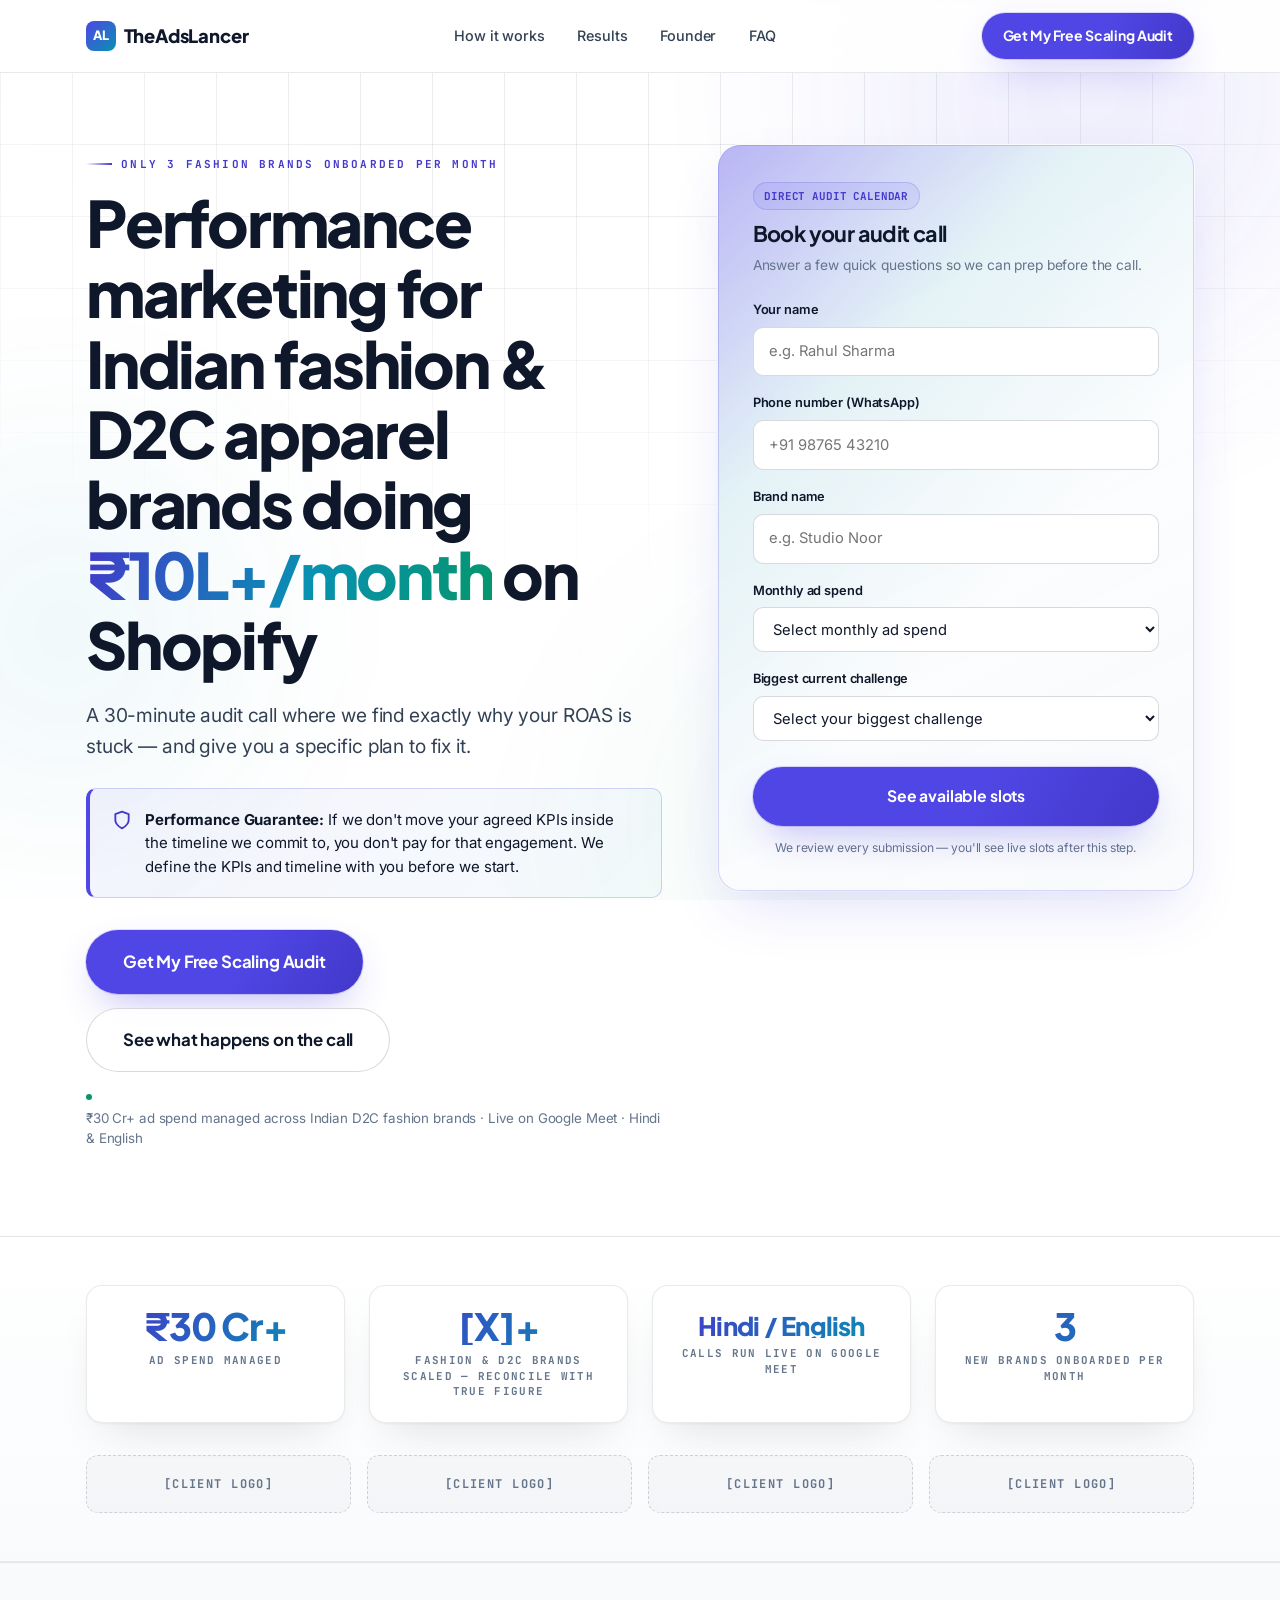
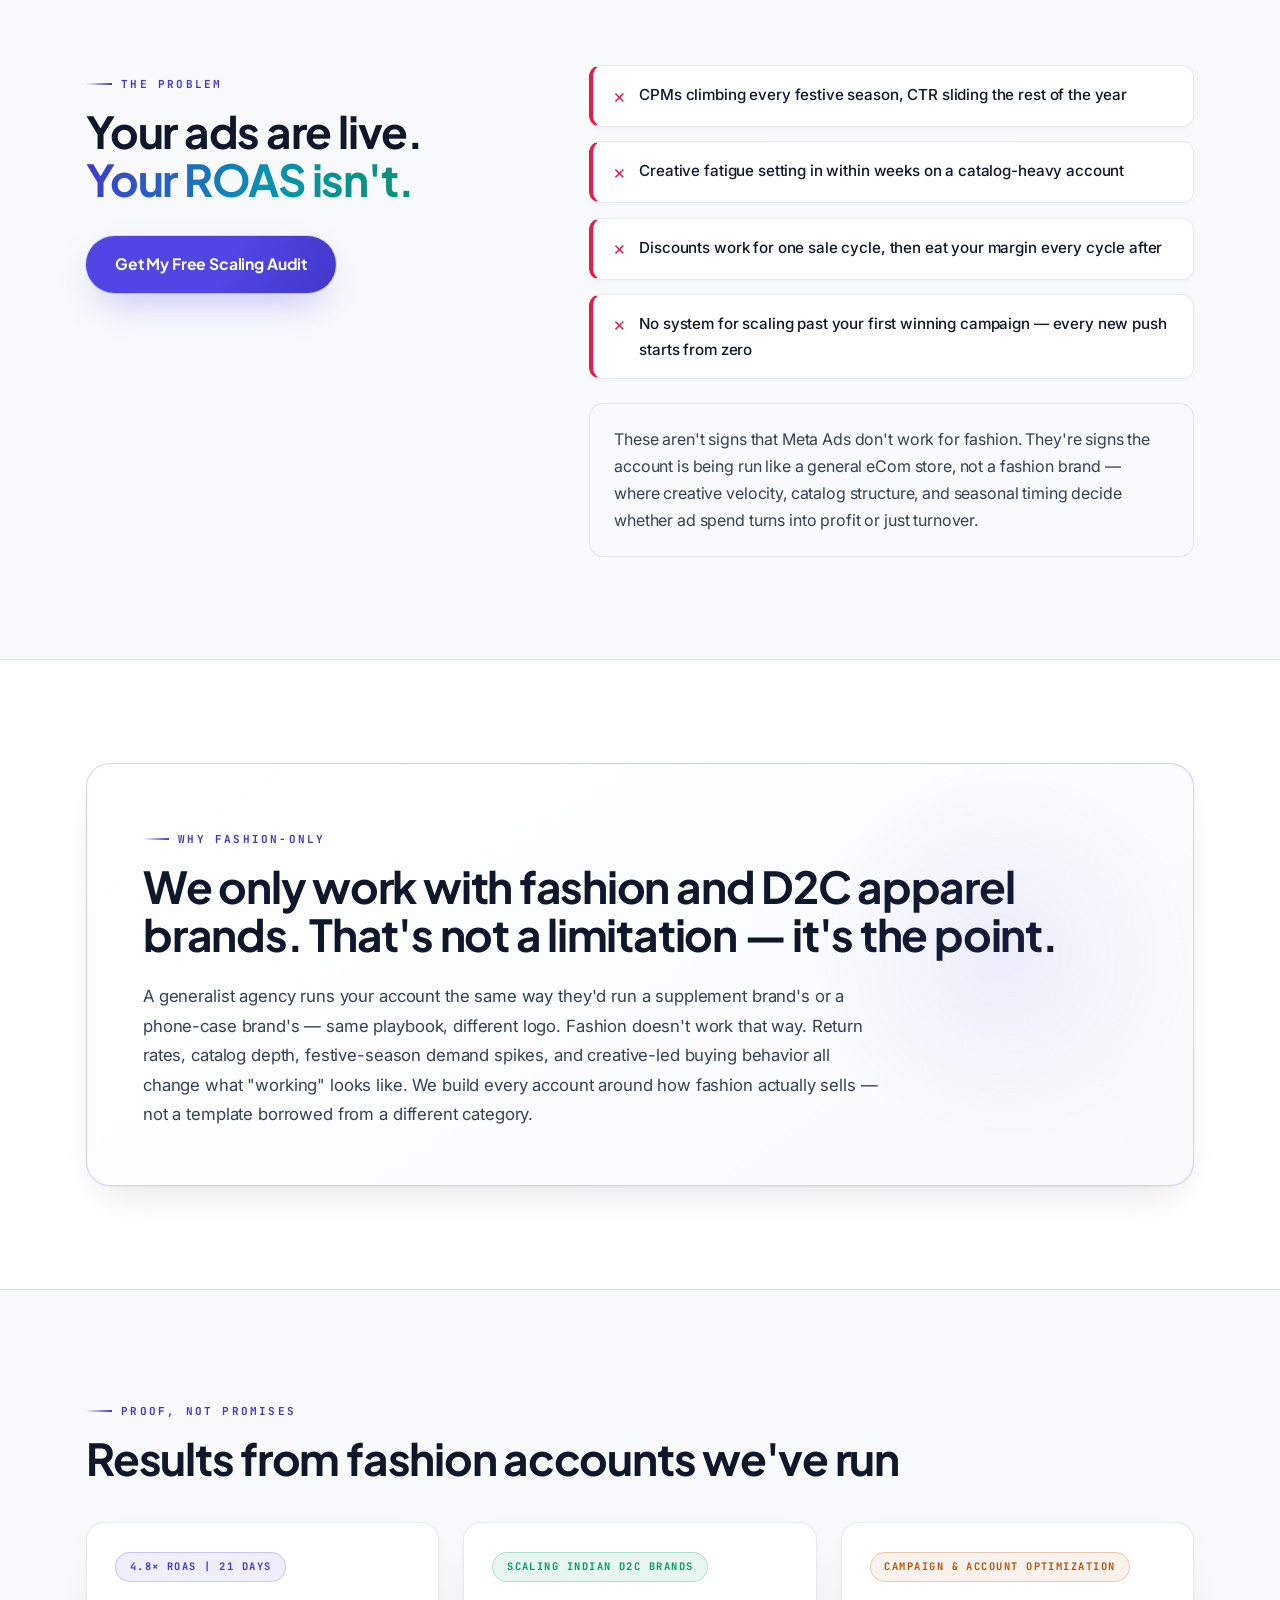
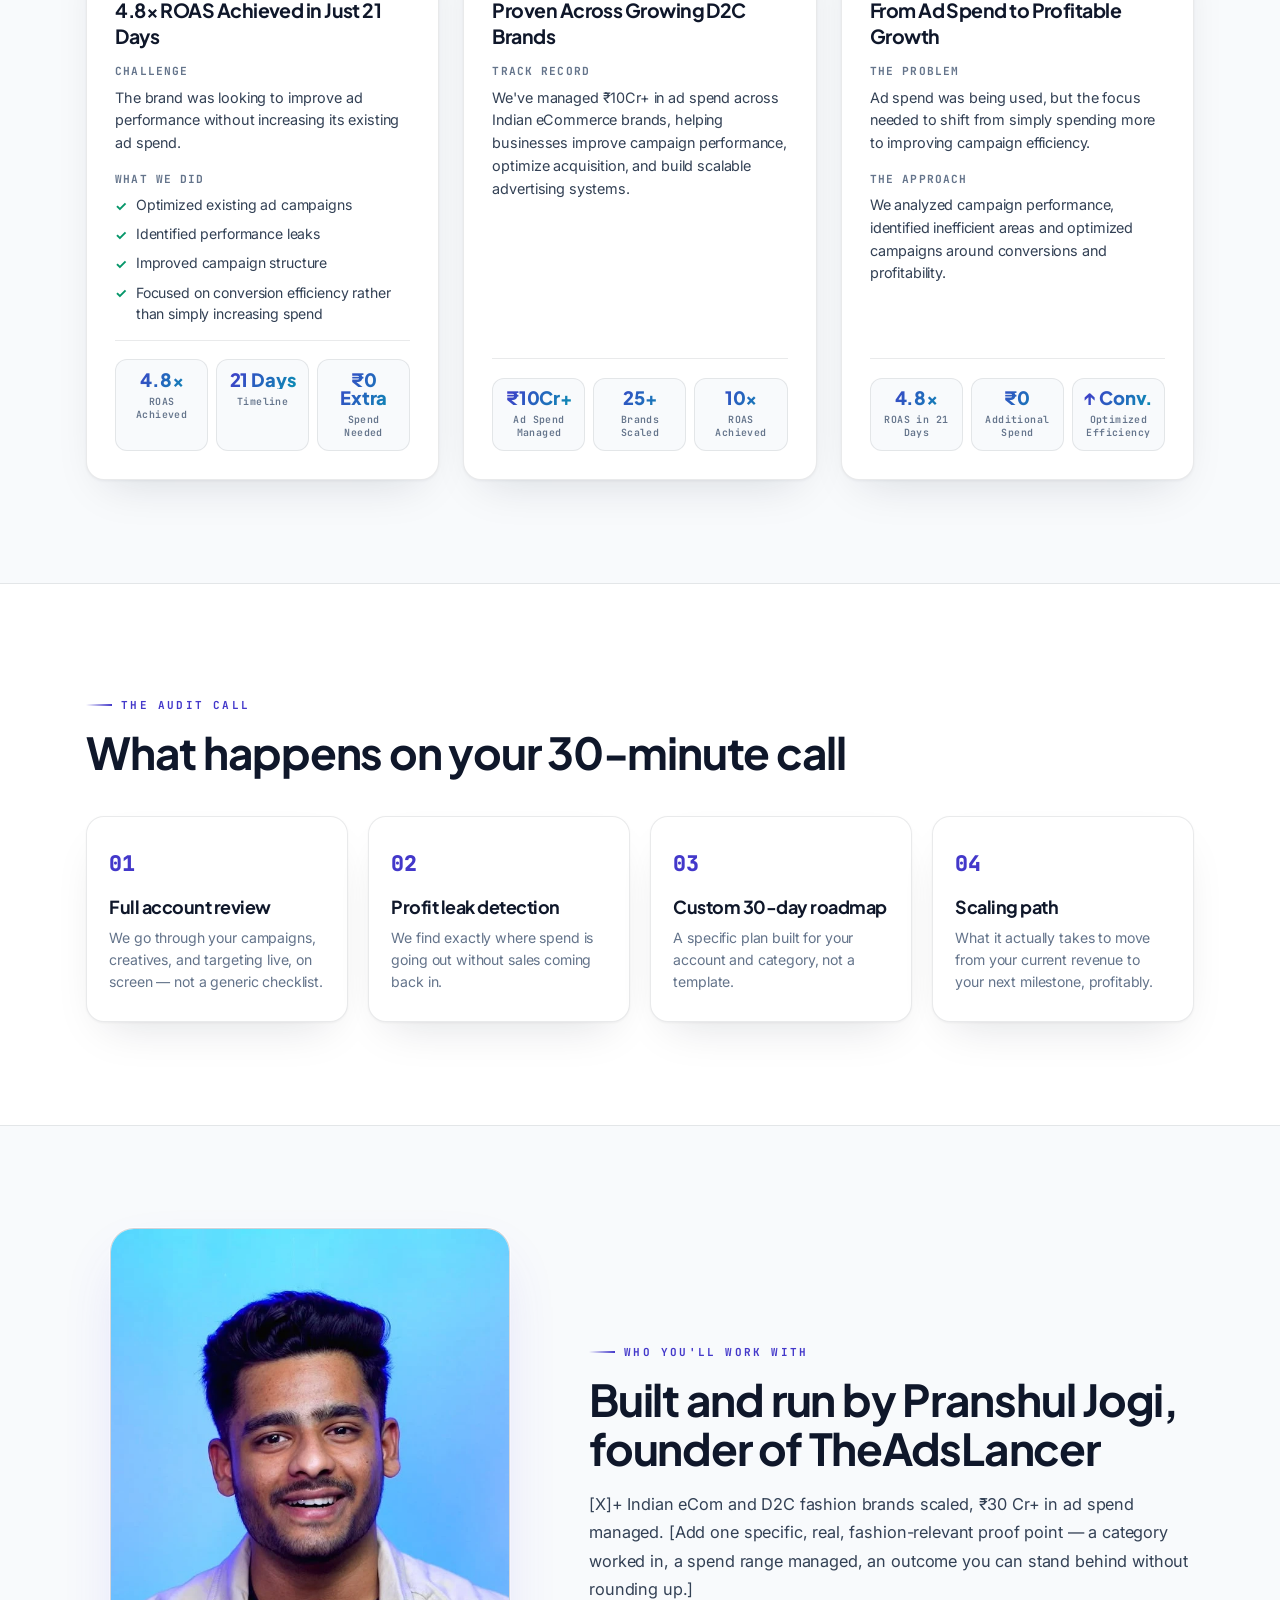
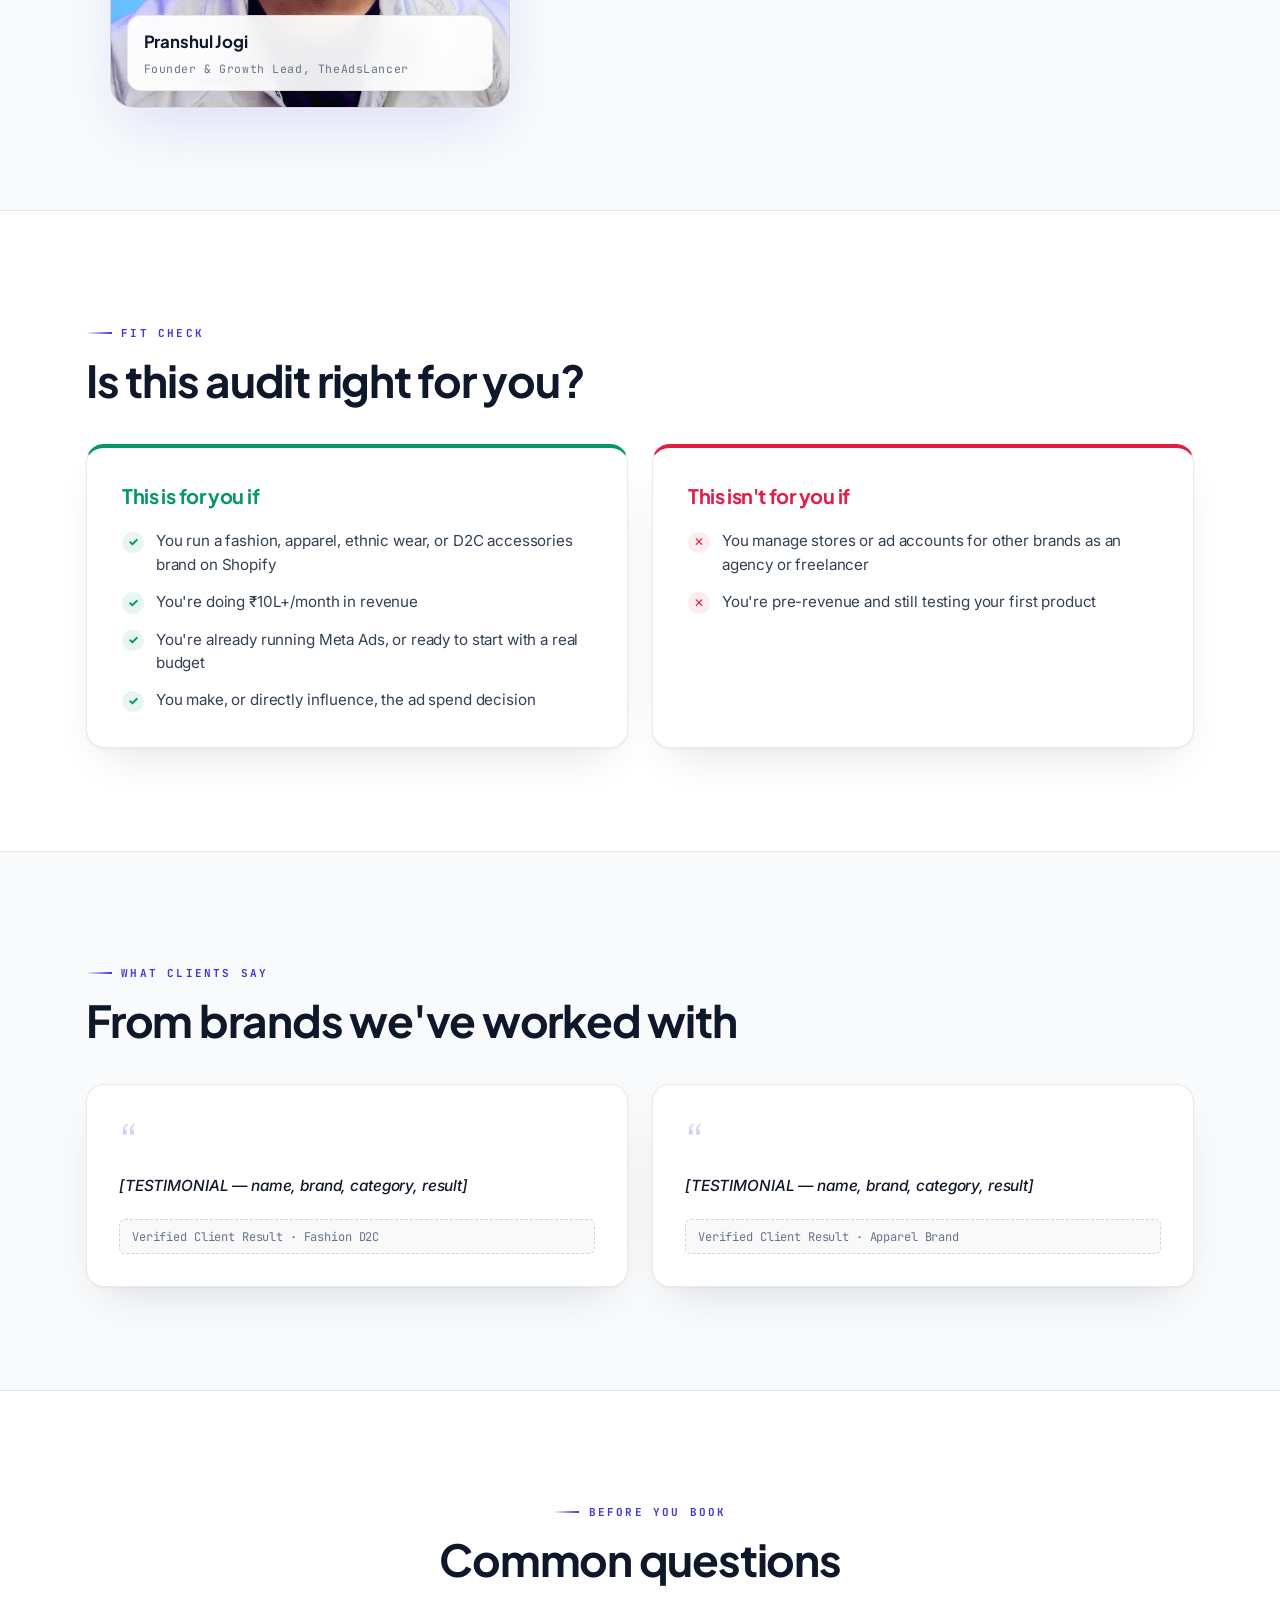
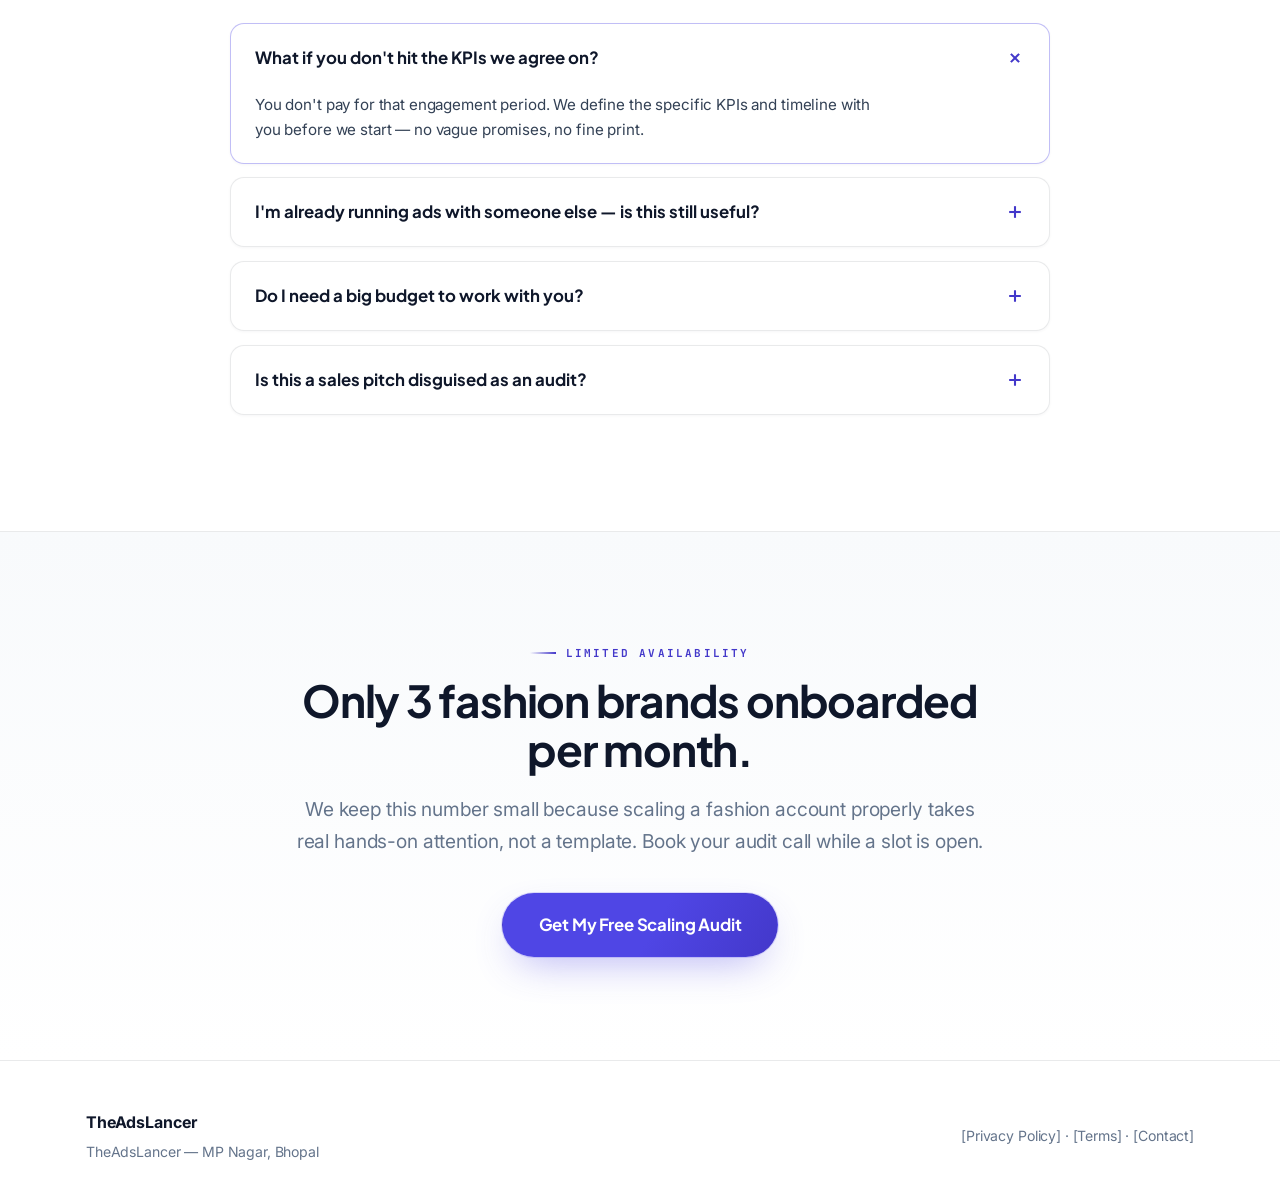
==== index.html @ e70bbe1c "feat: complete redesigned landing page with Google Sheets form integration and thankyou page" ====
<!DOCTYPE html>
<html lang="en">
<head>
  <meta charset="UTF-8">
  <meta name="viewport" content="width=device-width, initial-scale=1.0">
  <title>TheAdsLancer — Performance Marketing for Fashion &amp; D2C Apparel Brands</title>
  <meta name="description" content="Performance marketing for Indian fashion &amp; D2C apparel brands doing ₹10L+/month on Shopify. Get your free 30-minute scaling audit.">
  
  <!-- Google Fonts: Plus Jakarta Sans, Inter & JetBrains Mono -->
  <link rel="preconnect" href="https://fonts.googleapis.com">
  <link rel="preconnect" href="https://fonts.gstatic.com" crossorigin>
  <link href="https://fonts.googleapis.com/css2?family=Inter:wght@400;500;600;700&family=JetBrains+Mono:wght@500;600;700&family=Plus+Jakarta+Sans:wght@500;600;700;800&display=swap" rel="stylesheet">

  <!-- External Stylesheet -->
  <link rel="stylesheet" href="style.css">
</head>
<body>

<!-- Ambient Orbs & Grid Background -->
<div class="aurora" aria-hidden="true"><span></span><span></span><span></span></div>
<div class="grid-bg" aria-hidden="true"></div>

<!-- ================= SITE HEADER ================= -->
<header class="site-header">
  <div class="container nav-flex">
    <a href="#top" class="brand-logo">
      <span class="logo-badge">AL</span>
      TheAdsLancer
    </a>
    
    <nav class="nav-links" aria-label="Primary">
      <a href="#process" class="nav-link">How it works</a>
      <a href="#proof" class="nav-link">Results</a>
      <a href="#founder" class="nav-link">Founder</a>
      <a href="#faq" class="nav-link">FAQ</a>
    </nav>
    
    <div style="display:flex;align-items:center;gap:0.75rem;">
      <a href="#book" class="btn btn-accent btn-md nav-cta">Get My Free Scaling Audit</a>
      <button type="button" id="mobile-toggle" class="mobile-toggle" aria-label="Open navigation menu" aria-expanded="false" aria-controls="mobile-drawer">
        <svg width="20" height="20" viewBox="0 0 24 24" fill="none" stroke="currentColor" stroke-width="2.2" stroke-linecap="round"><line x1="4" x2="20" y1="6" y2="6"/><line x1="4" x2="20" y1="12" y2="12"/><line x1="4" x2="20" y1="18" y2="18"/></svg>
      </button>
    </div>
  </div>

  <!-- Mobile Drawer -->
  <div id="mobile-drawer" class="mobile-drawer">
    <div class="container">
      <ul class="mobile-nav-list">
        <li><a href="#process" class="nav-link mobile-link">How it works</a></li>
        <li><a href="#proof" class="nav-link mobile-link">Results</a></li>
        <li><a href="#founder" class="nav-link mobile-link">Founder</a></li>
        <li><a href="#faq" class="nav-link mobile-link">FAQ</a></li>
        <li style="margin-top:0.5rem;">
          <a href="#book" class="btn btn-accent btn-md mobile-link" style="width:100%;">Get My Free Scaling Audit</a>
        </li>
      </ul>
    </div>
  </div>
</header>

<main id="top">

  <!-- ================= HERO ================= -->
  <section class="hero">
    <div class="container hero-grid">
      <div class="reveal">
        <span class="eyebrow">Only 3 fashion brands onboarded per month</span>
        <h1>Performance marketing for Indian fashion &amp; D2C apparel brands doing <span class="gradient-text">₹10L+/month</span> on Shopify</h1>
        <p class="lede">A 30-minute audit call where we find exactly why your ROAS is stuck — and give you a specific plan to fix it.</p>

        <div class="guarantee-box">
          <svg class="guarantee-icon" width="20" height="20" viewBox="0 0 24 24" fill="none" stroke="currentColor" stroke-width="2.2" stroke-linecap="round" stroke-linejoin="round"><path d="M12 22s8-4 8-10V5l-8-3-8 3v7c0 6 8 10 8 10z"/></svg>
          <div>
            <strong>Performance Guarantee:</strong> If we don't move your agreed KPIs inside the timeline we commit to, you don't pay for that engagement. We define the KPIs and timeline with you before we start.
          </div>
        </div>

        <div class="hero-actions">
          <a href="#book" class="btn btn-accent btn-xl">Get My Free Scaling Audit</a>
          <a href="#process" class="btn btn-ghost btn-xl">See what happens on the call</a>
        </div>

        <div class="micro-trust">
          <span class="micro-trust-dot"></span>
          <span>₹30 Cr+ ad spend managed across Indian D2C fashion brands · Live on Google Meet · Hindi &amp; English</span>
        </div>
      </div>

      <!-- Integrated Hero Booking Card -->
      <!-- Integrated Hero Booking Card -->
      <div class="booking-card reveal" id="book">
        <span class="booking-card-badge">DIRECT AUDIT CALENDAR</span>
        <h3>Book your audit call</h3>
        <p class="sub">Answer a few quick questions so we can prep before the call.</p>

        <form id="audit-form" action="thankyou.html" method="GET">
          <div class="form-group">
            <label for="user-name">Your name</label>
            <input type="text" id="user-name" name="name" placeholder="e.g. Rahul Sharma" required>
          </div>

          <div class="form-group">
            <label for="user-phone">Phone number (WhatsApp)</label>
            <input type="tel" id="user-phone" name="phone" placeholder="+91 98765 43210" required>
          </div>

          <div class="form-group">
            <label for="brand-name">Brand name</label>
            <input type="text" id="brand-name" name="brand" placeholder="e.g. Studio Noor" required>
          </div>

          <div class="form-group">
            <label for="monthly-spend">Monthly ad spend</label>
            <select id="monthly-spend" name="spend" required>
              <option value="" disabled selected>Select monthly ad spend</option>
              <option value="Under ₹3L/month">Under ₹3L/month</option>
              <option value="₹3L – ₹10L/month">₹3L – ₹10L/month</option>
              <option value="₹10L – ₹15L/month">₹10L – ₹15L/month</option>
              <option value="₹20L+/month">₹20L+/month</option>
            </select>
          </div>

          <div class="form-group">
            <label for="current-challenge">Biggest current challenge</label>
            <select id="current-challenge" name="challenge" required>
              <option value="" disabled selected>Select your biggest challenge</option>
              <option value="Low ROAS / high CPM">Low ROAS / high CPM</option>
              <option value="Can't scale past first winning campaign">Can't scale past first winning campaign</option>
              <option value="Creative fatigue on ads">Creative fatigue on ads</option>
              <option value="Never run ads before">Never run ads before</option>
              <option value="High return rate eating into margins">High return rate eating into margins</option>
              <option value="Other">Other</option>
            </select>
          </div>

          <button type="submit" class="btn btn-accent btn-lg" id="submit-btn">See available slots</button>
          <p class="form-note">We review every submission — you'll see live slots after this step.</p>
        </form>
      </div>
    </div>
  </section>

  <!-- ================= TRUST BAR ================= -->
  <section class="trustbar">
    <div class="container">
      <div class="trust-grid reveal">
        <div class="stat-card">
          <div class="stat-num">₹30 Cr+</div>
          <div class="stat-label">Ad spend managed</div>
        </div>
        <div class="stat-card">
          <div class="stat-num">[X]+</div>
          <div class="stat-label">Fashion &amp; D2C brands scaled — reconcile with true figure</div>
        </div>
        <div class="stat-card">
          <div class="stat-num" style="font-size:1.6rem;padding-top:0.35rem;">Hindi / English</div>
          <div class="stat-label">Calls run live on Google Meet</div>
        </div>
        <div class="stat-card">
          <div class="stat-num">3</div>
          <div class="stat-label">New brands onboarded per month</div>
        </div>
      </div>

      <div class="logo-row reveal">
        <div class="client-badge">[CLIENT LOGO]</div>
        <div class="client-badge">[CLIENT LOGO]</div>
        <div class="client-badge">[CLIENT LOGO]</div>
        <div class="client-badge">[CLIENT LOGO]</div>
      </div>
    </div>
  </section>

  <!-- ================= PROBLEM SECTION ================= -->
  <section class="section-tint" id="problem">
    <div class="container">
      <div class="problem-grid">
        <div class="reveal">
          <span class="eyebrow">The problem</span>
          <h2>Your ads are live.<br><span class="gradient-text">Your ROAS isn't.</span></h2>
          
          <div style="margin-top:2rem;">
            <a href="#book" class="btn btn-accent btn-lg">Get My Free Scaling Audit</a>
          </div>
        </div>

        <div class="reveal">
          <div class="pain-cards">
            <div class="pain-item">
              <span class="pain-icon">✕</span>
              <span class="pain-text">CPMs climbing every festive season, CTR sliding the rest of the year</span>
            </div>
            <div class="pain-item">
              <span class="pain-icon">✕</span>
              <span class="pain-text">Creative fatigue setting in within weeks on a catalog-heavy account</span>
            </div>
            <div class="pain-item">
              <span class="pain-icon">✕</span>
              <span class="pain-text">Discounts work for one sale cycle, then eat your margin every cycle after</span>
            </div>
            <div class="pain-item">
              <span class="pain-icon">✕</span>
              <span class="pain-text">No system for scaling past your first winning campaign — every new push starts from zero</span>
            </div>
          </div>

          <div class="problem-body">
            These aren't signs that Meta Ads don't work for fashion. They're signs the account is being run like a general eCom store, not a fashion brand — where creative velocity, catalog structure, and seasonal timing decide whether ad spend turns into profit or just turnover.
          </div>
        </div>
      </div>
    </div>
  </section>

  <!-- ================= POSITIONING ("Fashion-Only") ================= -->
  <section>
    <div class="container">
      <div class="positioning-card reveal">
        <span class="eyebrow">Why fashion-only</span>
        <h2>We only work with fashion and D2C apparel brands. That's not a limitation — it's the point.</h2>
        <p class="positioning-body">
          A generalist agency runs your account the same way they'd run a supplement brand's or a phone-case brand's — same playbook, different logo. Fashion doesn't work that way. Return rates, catalog depth, festive-season demand spikes, and creative-led buying behavior all change what "working" looks like. We build every account around how fashion actually sells — not a template borrowed from a different category.
        </p>
      </div>
    </div>
  </section>

  <!-- ================= PROOF / CASE STUDIES ================= -->
  <section class="section-tint" id="proof">
    <div class="container">
      <div class="reveal">
        <span class="eyebrow">Proof, not promises</span>
        <h2>Results from fashion accounts we've run</h2>
      </div>

      <div class="case-grid">
        <!-- Case Study 01 -->
        <div class="case-card reveal">
          <div class="case-card-header">
            <span class="pill tone-accent">4.8× ROAS | 21 Days</span>
          </div>
          <h3 class="case-title">4.8× ROAS Achieved in Just 21 Days</h3>
          
          <div class="case-block">
            <span class="case-block-label">Challenge</span>
            <p>The brand was looking to improve ad performance without increasing its existing ad spend.</p>
          </div>

          <div class="case-block">
            <span class="case-block-label">What We Did</span>
            <ul class="case-list">
              <li><span class="case-check">✓</span> Optimized existing ad campaigns</li>
              <li><span class="case-check">✓</span> Identified performance leaks</li>
              <li><span class="case-check">✓</span> Improved campaign structure</li>
              <li><span class="case-check">✓</span> Focused on conversion efficiency rather than simply increasing spend</li>
            </ul>
          </div>

          <div class="case-stats-strip">
            <div class="case-stat-box">
              <div class="case-stat-val">4.8×</div>
              <div class="case-stat-lbl">ROAS Achieved</div>
            </div>
            <div class="case-stat-box">
              <div class="case-stat-val">21 Days</div>
              <div class="case-stat-lbl">Timeline</div>
            </div>
            <div class="case-stat-box">
              <div class="case-stat-val">₹0 Extra</div>
              <div class="case-stat-lbl">Spend Needed</div>
            </div>
          </div>
        </div>

        <!-- Case Study 02 -->
        <div class="case-card reveal">
          <div class="case-card-header">
            <span class="pill tone-good">Scaling Indian D2C Brands</span>
          </div>
          <h3 class="case-title">Proven Across Growing D2C Brands</h3>
          
          <div class="case-block">
            <span class="case-block-label">Track Record</span>
            <p>We've managed ₹10Cr+ in ad spend across Indian eCommerce brands, helping businesses improve campaign performance, optimize acquisition, and build scalable advertising systems.</p>
          </div>

          <div class="case-stats-strip" style="margin-top:auto;">
            <div class="case-stat-box">
              <div class="case-stat-val">₹10Cr+</div>
              <div class="case-stat-lbl">Ad Spend Managed</div>
            </div>
            <div class="case-stat-box">
              <div class="case-stat-val">25+</div>
              <div class="case-stat-lbl">Brands Scaled</div>
            </div>
            <div class="case-stat-box">
              <div class="case-stat-val">10×</div>
              <div class="case-stat-lbl">ROAS Achieved</div>
            </div>
          </div>
        </div>

        <!-- Case Study 03 -->
        <div class="case-card reveal">
          <div class="case-card-header">
            <span class="pill tone-warn">Campaign &amp; Account Optimization</span>
          </div>
          <h3 class="case-title">From Ad Spend to Profitable Growth</h3>
          
          <div class="case-block">
            <span class="case-block-label">The Problem</span>
            <p>Ad spend was being used, but the focus needed to shift from simply spending more to improving campaign efficiency.</p>
          </div>

          <div class="case-block">
            <span class="case-block-label">The Approach</span>
            <p>We analyzed campaign performance, identified inefficient areas and optimized campaigns around conversions and profitability.</p>
          </div>

          <div class="case-stats-strip">
            <div class="case-stat-box">
              <div class="case-stat-val">4.8×</div>
              <div class="case-stat-lbl">ROAS in 21 Days</div>
            </div>
            <div class="case-stat-box">
              <div class="case-stat-val">₹0</div>
              <div class="case-stat-lbl">Additional Spend</div>
            </div>
            <div class="case-stat-box">
              <div class="case-stat-val">↑ Conv.</div>
              <div class="case-stat-lbl">Optimized Efficiency</div>
            </div>
          </div>
        </div>
      </div>
    </div>
  </section>

  <!-- ================= PROCESS ================= -->
  <section id="process">
    <div class="container">
      <div class="reveal">
        <span class="eyebrow">The audit call</span>
        <h2>What happens on your 30-minute call</h2>
      </div>

      <div class="process-timeline">
        <div class="process-step reveal">
          <div class="process-num">01</div>
          <h3>Full account review</h3>
          <p>We go through your campaigns, creatives, and targeting live, on screen — not a generic checklist.</p>
        </div>

        <div class="process-step reveal">
          <div class="process-num">02</div>
          <h3>Profit leak detection</h3>
          <p>We find exactly where spend is going out without sales coming back in.</p>
        </div>

        <div class="process-step reveal">
          <div class="process-num">03</div>
          <h3>Custom 30-day roadmap</h3>
          <p>A specific plan built for your account and category, not a template.</p>
        </div>

        <div class="process-step reveal">
          <div class="process-num">04</div>
          <h3>Scaling path</h3>
          <p>What it actually takes to move from your current revenue to your next milestone, profitably.</p>
        </div>
      </div>
    </div>
  </section>

  <!-- ================= FOUNDER ================= -->
  <section class="section-tint" id="founder">
    <div class="container">
      <div class="founder-grid">
        <div class="founder-photo-slot reveal">
          <img class="founder-photo-img" src="founder.webp" alt="Pranshul Jogi — Founder &amp; Growth Lead at TheAdsLancer" loading="lazy">
          <div class="founder-badge-overlay">
            <div class="founder-badge-name">Pranshul Jogi</div>
            <div class="founder-badge-title">Founder &amp; Growth Lead, TheAdsLancer</div>
          </div>
        </div>

        <div class="founder-body reveal">
          <span class="eyebrow">Who you'll work with</span>
          <h2>Built and run by Pranshul Jogi, founder of TheAdsLancer</h2>
          <p>[X]+ Indian eCom and D2C fashion brands scaled, ₹30 Cr+ in ad spend managed. [Add one specific, real, fashion-relevant proof point — a category worked in, a spend range managed, an outcome you can stand behind without rounding up.]</p>
        </div>
      </div>
    </div>
  </section>

  <!-- ================= FIT CHECK ================= -->
  <section>
    <div class="container">
      <div class="reveal">
        <span class="eyebrow">Fit check</span>
        <h2>Is this audit right for you?</h2>
      </div>

      <div class="fit-grid">
        <!-- For you -->
        <div class="fit-card fit-yes reveal">
          <div class="fit-header">
            <h3>This is for you if</h3>
          </div>
          <ul class="fit-list">
            <li>
              <span class="fit-icon-yes">✓</span>
              <span>You run a fashion, apparel, ethnic wear, or D2C accessories brand on Shopify</span>
            </li>
            <li>
              <span class="fit-icon-yes">✓</span>
              <span>You're doing ₹10L+/month in revenue</span>
            </li>
            <li>
              <span class="fit-icon-yes">✓</span>
              <span>You're already running Meta Ads, or ready to start with a real budget</span>
            </li>
            <li>
              <span class="fit-icon-yes">✓</span>
              <span>You make, or directly influence, the ad spend decision</span>
            </li>
          </ul>
        </div>

        <!-- Not for you -->
        <div class="fit-card fit-no reveal">
          <div class="fit-header">
            <h3>This isn't for you if</h3>
          </div>
          <ul class="fit-list">
            <li>
              <span class="fit-icon-no">✕</span>
              <span>You manage stores or ad accounts for other brands as an agency or freelancer</span>
            </li>
            <li>
              <span class="fit-icon-no">✕</span>
              <span>You're pre-revenue and still testing your first product</span>
            </li>
          </ul>
        </div>
      </div>
    </div>
  </section>

  <!-- ================= TESTIMONIALS ================= -->
  <section class="section-tint">
    <div class="container">
      <div class="reveal">
        <span class="eyebrow">What clients say</span>
        <h2>From brands we've worked with</h2>
      </div>

      <div class="testi-grid">
        <div class="testi-card reveal">
          <div>
            <div class="quote-mark">“</div>
            <div class="testi-text">[TESTIMONIAL — name, brand, category, result]</div>
          </div>
          <div class="testi-placeholder-badge">Verified Client Result · Fashion D2C</div>
        </div>

        <div class="testi-card reveal">
          <div>
            <div class="quote-mark">“</div>
            <div class="testi-text">[TESTIMONIAL — name, brand, category, result]</div>
          </div>
          <div class="testi-placeholder-badge">Verified Client Result · Apparel Brand</div>
        </div>
      </div>
    </div>
  </section>

  <!-- ================= FAQ ================= -->
  <section id="faq">
    <div class="container">
      <div class="reveal" style="text-align:center;max-width:620px;margin-inline:auto;">
        <span class="eyebrow" style="margin-inline:auto;">Before you book</span>
        <h2>Common questions</h2>
      </div>

      <div class="faq-wrap reveal">
        <!-- Item 1 -->
        <div class="faq-item open">
          <button type="button" class="faq-q" aria-expanded="true">
            What if you don't hit the KPIs we agree on?
            <svg class="chev" viewBox="0 0 24 24" fill="none" stroke="currentColor" stroke-width="2.5"><line x1="12" y1="5" x2="12" y2="19"/><line x1="5" y1="12" x2="19" y2="12"/></svg>
          </button>
          <div class="faq-a">
            <p>You don't pay for that engagement period. We define the specific KPIs and timeline with you before we start — no vague promises, no fine print.</p>
          </div>
        </div>

        <!-- Item 2 -->
        <div class="faq-item">
          <button type="button" class="faq-q" aria-expanded="false">
            I'm already running ads with someone else — is this still useful?
            <svg class="chev" viewBox="0 0 24 24" fill="none" stroke="currentColor" stroke-width="2.5"><line x1="12" y1="5" x2="12" y2="19"/><line x1="5" y1="12" x2="19" y2="12"/></svg>
          </button>
          <div class="faq-a">
            <p>Yes. Most of our audit calls are with brands already spending on Meta Ads. We're looking for exactly what's leaking spend in your current setup.</p>
          </div>
        </div>

        <!-- Item 3 -->
        <div class="faq-item">
          <button type="button" class="faq-q" aria-expanded="false">
            Do I need a big budget to work with you?
            <svg class="chev" viewBox="0 0 24 24" fill="none" stroke="currentColor" stroke-width="2.5"><line x1="12" y1="5" x2="12" y2="19"/><line x1="5" y1="12" x2="19" y2="12"/></svg>
          </button>
          <div class="faq-a">
            <p>No minimum ad spend to book the call. We'll tell you honestly on the call if your current spend level is ready to scale or needs to grow first.</p>
          </div>
        </div>

        <!-- Item 4 -->
        <div class="faq-item">
          <button type="button" class="faq-q" aria-expanded="false">
            Is this a sales pitch disguised as an audit?
            <svg class="chev" viewBox="0 0 24 24" fill="none" stroke="currentColor" stroke-width="2.5"><line x1="12" y1="5" x2="12" y2="19"/><line x1="5" y1="12" x2="19" y2="12"/></svg>
          </button>
          <div class="faq-a">
            <p>No deck, no pitch. You'll leave with a specific 30-day plan whether or not we ever work together.</p>
          </div>
        </div>
      </div>
    </div>
  </section>

  <!-- ================= FINAL CTA ================= -->
  <section class="final-cta">
    <div class="container reveal">
      <span class="eyebrow" style="margin-inline:auto;">Limited Availability</span>
      <h2>Only 3 fashion brands onboarded per month.</h2>
      <p class="body">We keep this number small because scaling a fashion account properly takes real hands-on attention, not a template. Book your audit call while a slot is open.</p>
      
      <div style="margin-top:2.25rem;">
        <a href="#book" class="btn btn-accent btn-xl">Get My Free Scaling Audit</a>
      </div>
    </div>
  </section>

</main>

<!-- ================= FOOTER ================= -->
<footer>
  <div class="container footer-row">
    <div>
      <div style="font-weight:700;color:var(--ink);font-size:1rem;margin-bottom:0.25rem;">TheAdsLancer</div>
      <span>TheAdsLancer — MP Nagar, Bhopal</span>
    </div>
    <div>
      <span>[Privacy Policy] · [Terms] · [Contact]</span>
    </div>
  </div>
</footer>

<!-- Sticky Mobile CTA -->
<div class="sticky-cta">
  <a href="#book" class="btn btn-accent btn-md">Get My Free Scaling Audit</a>
</div>

<!-- External JavaScript -->
<script src="script.js" defer></script>

</body>
</html>
---- style.css ----
/* ── DESIGN TOKENS & SYSTEM ── */
:root {
  --font-display: 'Plus Jakarta Sans', ui-sans-serif, system-ui, -apple-system, sans-serif;
  --font-sans: 'Inter', ui-sans-serif, system-ui, -apple-system, sans-serif;
  --font-mono: 'JetBrains Mono', ui-monospace, monospace;

  --bg: #ffffff;
  --bg-2: #f8fafc;
  --surface: rgba(15, 23, 42, 0.025);
  --surface-2: rgba(15, 23, 42, 0.055);
  --line: rgba(15, 23, 42, 0.09);
  --line-strong: rgba(15, 23, 42, 0.16);

  --ink: #0f172a;
  --text: #334155;
  --muted: #64748b;

  --accent: #4f46e5;
  --accent-bright: #4338ca;
  --accent-soft: rgba(79, 70, 229, 0.09);
  --cyan: #0891b2;
  --good: #059669;
  --good-soft: rgba(5, 150, 105, 0.09);
  --warn: #b45309;
  --leak: #e11d48;
  --leak-soft: rgba(225, 29, 72, 0.08);

  --radius: 18px;
  --radius-sm: 10px;
  --radius-full: 9999px;
  --shadow: 0 1px 3px rgba(15, 23, 42, 0.05), 0 20px 45px -20px rgba(15, 23, 42, 0.15);
  --shadow-lg: 0 25px 60px -15px rgba(79, 70, 229, 0.18), 0 0 0 1px rgba(255, 255, 255, 0.9);
  --glow: 0 0 0 1px rgba(79, 70, 229, 0.18), 0 16px 40px -14px rgba(79, 70, 229, 0.45);
  --max: 1180px;

  /* fluid type scale */
  --fs-micro: 0.6875rem;
  --fs-caption: 0.8125rem;
  --fs-sm: 0.9375rem;
  --fs-body: clamp(1rem, 0.965rem + 0.18vw, 1.0625rem);
  --fs-lead: clamp(1.0625rem, 1rem + 0.35vw, 1.2rem);
  --fs-h4: clamp(1.1rem, 1rem + 0.3vw, 1.25rem);
  --fs-h3: clamp(1.25rem, 1.12rem + 0.5vw, 1.5rem);
  --fs-h2: clamp(1.85rem, 1.4rem + 2vw, 2.75rem);
  --fs-h1: clamp(2.35rem, 1.55rem + 3.8vw, 4rem);

  --lh-tight: 1.1;
  --lh-snug: 1.3;
  --lh-body: 1.68;

  /* spacing */
  --space-1: 0.5rem;
  --space-2: 0.75rem;
  --space-3: 1.125rem;
  --space-4: 1.75rem;
  --space-5: 2.5rem;
  --space-section: clamp(4.5rem, 8vw, 7.5rem);
  --measure: 64ch;
}

/* ── BASE RESETS ── */
*, *::before, *::after { box-sizing: border-box; margin: 0; padding: 0; }
html { scroll-behavior: smooth; -webkit-text-size-adjust: 100%; }
body {
  background: var(--bg);
  color: var(--text);
  font-family: var(--font-sans);
  font-size: var(--fs-body);
  line-height: var(--lh-body);
  letter-spacing: -0.008em;
  overflow-x: hidden;
  -webkit-font-smoothing: antialiased;
  -moz-osx-font-smoothing: grayscale;
}

h1, h2, h3, h4 {
  font-family: var(--font-display);
  color: var(--ink);
  line-height: var(--lh-tight);
  letter-spacing: -0.028em;
  font-weight: 700;
}
h1 { font-size: var(--fs-h1); letter-spacing: -0.035em; font-weight: 800; }
h2 { font-size: var(--fs-h2); }
h3 { font-size: var(--fs-h3); line-height: var(--lh-snug); }
h4 { font-size: var(--fs-h4); line-height: var(--lh-snug); }
p { max-width: var(--measure); }
a { color: inherit; text-decoration: none; }
button, input, select { font: inherit; color: inherit; }
img, svg { display: block; max-width: 100%; }

/* ── AMBIENT AURORA & GRID BACKGROUND ── */
.aurora {
  position: fixed; inset: 0; z-index: -2; pointer-events: none; overflow: hidden;
}
.aurora span {
  position: absolute; border-radius: 50%; filter: blur(95px); opacity: 0.7;
  animation: drift 20s ease-in-out infinite;
}
.aurora span:nth-child(1) {
  width: 48rem; height: 48rem; top: -18rem; right: -12rem;
  background: radial-gradient(circle, rgba(79,70,229,0.18), transparent 65%);
}
.aurora span:nth-child(2) {
  width: 36rem; height: 36rem; top: 38%; left: -14rem;
  background: radial-gradient(circle, rgba(8,145,178,0.13), transparent 65%);
  animation-delay: -6s;
}
.aurora span:nth-child(3) {
  width: 42rem; height: 42rem; bottom: -16rem; right: 8%;
  background: radial-gradient(circle, rgba(5,150,105,0.11), transparent 65%);
  animation-delay: -12s;
}
@keyframes drift {
  0%, 100% { transform: translate3d(0,0,0) scale(1); }
  50% { transform: translate3d(-3.5rem, 2.5rem, 0) scale(1.12); }
}
.grid-bg {
  position: fixed; inset: 0; z-index: -1; pointer-events: none;
  background-image: linear-gradient(var(--line) 1px, transparent 1px), linear-gradient(90deg, var(--line) 1px, transparent 1px);
  background-size: 72px 72px;
  mask-image: radial-gradient(120% 90% at 50% 0%, #000 25%, transparent 75%);
  -webkit-mask-image: radial-gradient(120% 90% at 50% 0%, #000 25%, transparent 75%);
  opacity: 0.85;
}

/* ── LAYOUT UTILITIES ── */
.container {
  width: 100%; max-width: var(--max); margin-inline: auto;
  padding-inline: clamp(1.25rem, 3.5vw, 2.25rem);
}
section { position: relative; padding-block: var(--space-section); }
.section-light { background: transparent; }
.section-tint { background: var(--bg-2); border-block: 1px solid var(--line); }

.eyebrow {
  display: inline-flex; align-items: center; gap: 0.6rem;
  font-family: var(--font-mono); font-size: var(--fs-micro); font-weight: 700;
  letter-spacing: 0.2em; text-transform: uppercase; color: var(--accent-bright);
  margin-bottom: 0.85rem;
}
.eyebrow::before {
  content: ''; width: 1.6rem; height: 2px;
  background: linear-gradient(90deg, transparent, var(--accent-bright));
}
.gradient-text {
  background: linear-gradient(110deg, var(--accent-bright), var(--cyan) 55%, var(--good));
  -webkit-background-clip: text; background-clip: text; color: transparent;
}

/* ── BUTTONS ── */
.btn {
  position: relative; display: inline-flex; align-items: center; justify-content: center; gap: 0.55rem;
  border: 1px solid transparent; border-radius: var(--radius-full); cursor: pointer;
  font-family: var(--font-display); font-weight: 700; letter-spacing: -0.01em;
  transition: transform 0.2s ease, box-shadow 0.3s ease, background 0.25s ease, border-color 0.25s ease;
  overflow: hidden; text-align: center;
}
.btn-md { padding: 0.65rem 1.25rem; font-size: 0.875rem; }
.btn-lg { padding: 0.9rem 1.75rem; font-size: 0.98rem; }
.btn-xl { padding: 1.05rem 2.25rem; font-size: 1.05rem; }
.btn-accent {
  background: linear-gradient(120deg, var(--accent), #4f46e5 55%, #4338ca);
  color: #ffffff; box-shadow: var(--glow);
}
.btn-accent::after {
  content: ''; position: absolute; inset: 0; transform: translateX(-120%);
  background: linear-gradient(100deg, transparent, rgba(255,255,255,0.35), transparent);
}
.btn-accent:hover::after { animation: sheen 0.9s ease; }
.btn-accent:hover { transform: translateY(-2px); box-shadow: 0 0 0 1px rgba(79,70,229,0.3), 0 20px 45px -12px rgba(79,70,229,0.55); }
.btn-ghost {
  background: rgba(255, 255, 255, 0.85); border-color: var(--line-strong); color: var(--ink);
  backdrop-filter: blur(8px);
}
.btn-ghost:hover { background: #ffffff; border-color: var(--accent); color: var(--accent-bright); transform: translateY(-2px); }
@keyframes sheen { to { transform: translateX(120%); } }

/* ── CARDS & PILLS ── */
.card {
  position: relative; border: 1px solid var(--line); border-radius: var(--radius);
  background: linear-gradient(160deg, rgba(255,255,255,0.95), rgba(248,250,252,0.9));
  backdrop-filter: blur(12px); box-shadow: var(--shadow);
  transition: transform 0.3s cubic-bezier(.2,.7,.3,1), border-color 0.3s, box-shadow 0.3s;
}
.card-pad { padding: clamp(1.4rem, 2.5vw, 2rem); }
.card-hover:hover {
  transform: translateY(-5px); border-color: rgba(79,70,229,0.38);
  box-shadow: 0 22px 50px -20px rgba(79,70,229,0.22);
}
.pill {
  display: inline-flex; align-items: center; gap: 0.45rem; padding: 0.35rem 0.85rem; border-radius: var(--radius-full);
  border: 1px solid var(--line-strong); background: var(--surface);
  font-family: var(--font-mono); font-size: 0.65rem; font-weight: 700; letter-spacing: 0.14em; text-transform: uppercase; color: var(--ink);
}
.pill.tone-accent { background: var(--accent-soft); border-color: rgba(79,70,229,0.25); color: var(--accent-bright); }
.pill.tone-good { background: var(--good-soft); border-color: rgba(5,150,105,0.25); color: var(--good); }
.pill.tone-warn { background: rgba(180,83,9,0.08); border-color: rgba(180,83,9,0.25); color: var(--warn); }
.pill.tone-leak { background: var(--leak-soft); border-color: rgba(225,29,72,0.25); color: var(--leak); }

.num-chip {
  display: inline-grid; place-items: center; width: 2.5rem; height: 2.5rem; border-radius: 12px;
  font-family: var(--font-mono); font-size: 0.82rem; font-weight: 700;
  background: var(--accent-soft); color: var(--accent-bright); border: 1px solid rgba(79,70,229,0.28);
}

/* ── HEADER NAVIGATION ── */
.site-header {
  position: sticky; top: 0; z-index: 80;
  background: rgba(255, 255, 255, 0.86);
  backdrop-filter: blur(14px);
  border-bottom: 1px solid var(--line);
  transition: background 0.3s ease, border-color 0.3s ease;
}
.nav-flex {
  display: flex; align-items: center; justify-content: space-between; gap: 1.25rem; height: 4.5rem;
}
.brand-logo {
  font-family: var(--font-display); font-weight: 800; font-size: 1.15rem;
  letter-spacing: -0.01em; color: var(--ink); display: flex; align-items: center; gap: 0.45rem;
}
.brand-logo .logo-badge {
  display: inline-grid; place-items: center; width: 1.9rem; height: 1.9rem; border-radius: 8px;
  background: linear-gradient(135deg, var(--accent), var(--cyan)); color: #fff;
  font-size: 0.8rem; font-weight: 800;
}
.nav-links { display: none; gap: 0.35rem; align-items: center; }
@media (min-width: 920px) {
  .nav-links { display: flex; }
  .nav-cta { display: inline-flex !important; }
}
.nav-link {
  padding: 0.45rem 0.85rem; border-radius: var(--radius-full);
  font-size: 0.9rem; font-weight: 500; color: var(--text);
  transition: color 0.2s, background 0.2s;
}
.nav-link:hover { color: var(--ink); background: var(--surface-2); }
.nav-cta { display: none; }
.mobile-toggle {
  display: grid; place-items: center; width: 2.65rem; height: 2.65rem; border-radius: 10px;
  border: 1px solid var(--line); background: var(--surface); cursor: pointer; color: var(--ink);
}
@media (min-width: 920px) { .mobile-toggle { display: none; } }
.mobile-drawer {
  display: none; padding-bottom: 1.25rem;
  background: rgba(255, 255, 255, 0.98); backdrop-filter: blur(14px);
  border-bottom: 1px solid var(--line);
}
.mobile-drawer.open { display: block; animation: fadeDown 0.25s ease both; }
.mobile-nav-list { list-style: none; display: flex; flex-direction: column; gap: 0.35rem; padding-top: 0.5rem; }
.mobile-nav-list .nav-link { display: block; padding: 0.75rem 1rem; border-radius: 8px; }

/* ── HERO SECTION ── */
.hero {
  padding-top: clamp(2.5rem, 6vw, 4.5rem);
  padding-bottom: clamp(3.5rem, 7vw, 5.5rem);
}
.hero-grid {
  display: grid; gap: 3.5rem; align-items: start;
}
@media (min-width: 1000px) {
  .hero-grid { grid-template-columns: 1.15fr 0.95fr; gap: 3.5rem; }
}
.hero .lede {
  margin-top: 1.25rem; font-size: var(--fs-lead); color: var(--text);
  line-height: 1.62; max-width: 50ch;
}
.guarantee-box {
  margin-top: 1.65rem; padding: 1.15rem 1.35rem;
  border-radius: var(--radius-sm);
  background: linear-gradient(135deg, rgba(79,70,229,0.06), rgba(8,145,178,0.04));
  border: 1px solid rgba(79,70,229,0.22);
  border-left: 4px solid var(--accent);
  font-size: 0.9375rem; color: var(--ink); line-height: 1.58;
  display: flex; gap: 0.85rem; align-items: flex-start;
}
.guarantee-icon {
  color: var(--accent-bright); flex-shrink: 0; margin-top: 0.15rem;
}
.hero-actions {
  margin-top: 2rem; display: flex; flex-wrap: wrap; gap: 0.9rem; align-items: center;
}
.micro-trust {
  margin-top: 1.35rem; font-size: 0.835rem; color: var(--muted);
  display: flex; align-items: center; gap: 0.5rem; flex-wrap: wrap; line-height: 1.5;
}
.micro-trust-dot {
  width: 6px; height: 6px; border-radius: 50%; background: var(--good);
}

/* ── HERO INTEGRATED BOOKING CARD ── */
.booking-card {
  background: linear-gradient(155deg, rgba(255,255,255,0.98), rgba(248,250,252,0.94));
  border: 1px solid rgba(79,70,229,0.22);
  border-radius: 22px;
  box-shadow: var(--shadow-lg);
  padding: clamp(1.4rem, 3vw, 2.1rem);
  position: relative;
}
.booking-card::before {
  content: ''; position: absolute; inset: -1px; border-radius: 23px;
  background: linear-gradient(135deg, rgba(79,70,229,0.4), rgba(8,145,178,0.1), transparent 60%);
  z-index: -1; pointer-events: none;
}
.booking-card-badge {
  display: inline-flex; align-items: center; gap: 0.45rem;
  font-family: var(--font-mono); font-size: 0.68rem; font-weight: 700;
  color: var(--accent-bright); background: var(--accent-soft);
  padding: 0.25rem 0.65rem; border-radius: var(--radius-full); margin-bottom: 0.65rem;
  border: 1px solid rgba(79,70,229,0.2);
}
.booking-card h3 { font-size: 1.35rem; margin-bottom: 0.35rem; }
.booking-card .sub { font-size: 0.86rem; color: var(--muted); margin-bottom: 1.35rem; }
.form-group { margin-bottom: 1rem; }
.field-row { display: grid; grid-template-columns: 1fr 1fr; gap: 0.85rem; }
@media (max-width: 520px) { .field-row { grid-template-columns: 1fr; } }
label {
  font-size: 0.8rem; font-weight: 600; color: var(--ink); display: block; margin-bottom: 0.4rem;
}
input[type=text], input[type=tel], select {
  width: 100%; padding: 0.72rem 0.95rem;
  background: #ffffff; border: 1px solid var(--line-strong);
  color: var(--ink); font-size: 0.92rem; border-radius: 10px;
  transition: border-color 0.2s, box-shadow 0.2s, background 0.2s;
  outline: none;
}
input[type=text]:focus, input[type=tel]:focus, select:focus {
  border-color: var(--accent);
  box-shadow: 0 0 0 3px rgba(79,70,229,0.15);
  background: #ffffff;
}
.booking-card .btn { width: 100%; margin-top: 0.6rem; padding-block: 0.95rem; }
.form-note {
  font-size: 0.76rem; color: var(--muted); margin-top: 0.85rem; text-align: center; line-height: 1.45;
}

/* ── TRUST BAR / METRICS STRIP ── */
.trustbar {
  border-top: 1px solid var(--line);
  border-bottom: 1px solid var(--line);
  padding: 3rem 0;
  background: linear-gradient(180deg, rgba(255,255,255,0.7), rgba(248,250,252,0.9));
}
.trust-grid {
  display: grid; grid-template-columns: repeat(4, 1fr); gap: 1.5rem;
}
@media (max-width: 900px) { .trust-grid { grid-template-columns: repeat(2, 1fr); gap: 1.5rem; } }
@media (max-width: 480px) { .trust-grid { grid-template-columns: 1fr; } }

.stat-card {
  background: #ffffff; border: 1px solid var(--line); border-radius: 16px;
  padding: 1.35rem 1.25rem; text-align: center; box-shadow: var(--shadow);
  transition: transform 0.25s ease, border-color 0.25s ease;
}
.stat-card:hover {
  transform: translateY(-3px); border-color: rgba(79,70,229,0.3);
}
.stat-num {
  font-family: var(--font-display); font-size: clamp(1.85rem, 3.2vw, 2.35rem);
  font-weight: 800; line-height: 1; letter-spacing: -0.03em;
  background: linear-gradient(120deg, var(--accent-bright), var(--cyan));
  -webkit-background-clip: text; background-clip: text; color: transparent;
}
.stat-label {
  font-family: var(--font-mono); font-size: 0.68rem; font-weight: 700;
  letter-spacing: 0.12em; text-transform: uppercase; color: var(--muted);
  margin-top: 0.5rem; line-height: 1.45;
}

.logo-row {
  display: grid; grid-template-columns: repeat(4, 1fr); gap: 1rem; margin-top: 2rem;
}
@media (max-width: 768px) { .logo-row { grid-template-columns: repeat(2, 1fr); } }
.client-badge {
  background: var(--surface); border: 1px dashed var(--line-strong);
  border-radius: 12px; height: 58px; display: flex; align-items: center; justify-content: center;
  font-family: var(--font-mono); font-size: 0.75rem; font-weight: 700; color: var(--muted);
  letter-spacing: 0.12em; text-transform: uppercase; transition: all 0.2s ease;
}
.client-badge:hover {
  background: #ffffff; border-style: solid; border-color: var(--accent); color: var(--ink);
}

/* ── PROBLEM SECTION ── */
.problem-grid {
  display: grid; grid-template-columns: 0.85fr 1.15fr; gap: 3.5rem; align-items: start;
}
@media (max-width: 900px) { .problem-grid { grid-template-columns: 1fr; gap: 2rem; } }
.pain-cards {
  display: flex; flex-direction: column; gap: 0.9rem; margin-bottom: 1.5rem;
}
.pain-item {
  background: #ffffff; border: 1px solid var(--line); border-left: 4px solid var(--leak);
  border-radius: 12px; padding: 1rem 1.25rem; display: flex; align-items: flex-start; gap: 0.85rem;
  box-shadow: 0 2px 6px rgba(15,23,42,0.03); transition: transform 0.2s ease;
}
.pain-item:hover { transform: translateX(4px); }
.pain-icon {
  color: var(--leak); flex-shrink: 0; margin-top: 0.15rem; font-weight: 800; font-size: 0.95rem;
}
.pain-text { font-size: 0.95rem; color: var(--ink); font-weight: 500; }
.problem-body {
  font-size: 1rem; color: var(--text); line-height: 1.7; background: var(--bg-2);
  border: 1px solid var(--line); border-radius: 14px; padding: 1.35rem 1.5rem; margin-top: 1.5rem;
}

/* ── POSITIONING SECTION ("Fashion-Only") ── */
.positioning-card {
  background: linear-gradient(145deg, #ffffff, #f8fafc);
  border: 1px solid rgba(79,70,229,0.25);
  border-radius: 24px;
  padding: clamp(2rem, 4.5vw, 3.5rem);
  box-shadow: var(--shadow);
  position: relative; overflow: hidden;
}
.positioning-card::before {
  content: ''; position: absolute; top: 0; right: 0; width: 24rem; height: 24rem;
  background: radial-gradient(circle, rgba(79,70,229,0.08), transparent 70%);
  pointer-events: none;
}
.positioning-body {
  font-size: clamp(1.05rem, 1.2vw, 1.18rem); color: var(--text);
  line-height: 1.75; margin-top: 1.5rem; max-width: 68ch;
}

/* ── CASE STUDIES SECTION ── */
.case-grid {
  display: grid; grid-template-columns: repeat(3, 1fr); gap: 1.5rem; margin-top: 2.5rem;
}
@media (max-width: 1040px) { .case-grid { grid-template-columns: 1fr; } }
.case-card {
  background: #ffffff; border: 1px solid var(--line); border-radius: var(--radius);
  overflow: hidden; display: flex; flex-direction: column; box-shadow: var(--shadow);
  transition: transform 0.3s cubic-bezier(0.2, 0.8, 0.2, 1), border-color 0.3s, box-shadow 0.3s;
  padding: clamp(1.4rem, 2.2vw, 1.85rem);
}
.case-card:hover {
  transform: translateY(-6px); border-color: rgba(79,70,229,0.4);
  box-shadow: 0 20px 40px -15px rgba(79,70,229,0.22);
}
.case-card-header {
  display: flex; align-items: center; justify-content: space-between; gap: 0.5rem; margin-bottom: 1rem;
}
.case-title {
  font-family: var(--font-display); font-size: 1.22rem; font-weight: 700; color: var(--ink); line-height: 1.32;
  margin-bottom: 0.85rem;
}
.case-block {
  margin-bottom: 1rem; font-size: 0.9rem; color: var(--text); line-height: 1.58;
}
.case-block-label {
  font-family: var(--font-mono); font-size: 0.7rem; font-weight: 700; text-transform: uppercase;
  letter-spacing: 0.1em; color: var(--muted); margin-bottom: 0.35rem; display: block;
}
.case-list {
  list-style: none; display: flex; flex-direction: column; gap: 0.45rem; margin-top: 0.35rem;
}
.case-list li {
  display: flex; align-items: flex-start; gap: 0.55rem; font-size: 0.88rem; color: var(--text); line-height: 1.5;
}
.case-check {
  color: var(--good); font-weight: 700; flex-shrink: 0; font-size: 0.85rem; margin-top: 0.1rem;
}
.case-stats-strip {
  display: grid; grid-template-columns: repeat(3, 1fr); gap: 0.5rem; margin-top: auto; padding-top: 1.15rem;
  border-top: 1px solid var(--line);
}
.case-stat-box {
  background: var(--bg-2); border: 1px solid var(--line); border-radius: 12px;
  padding: 0.65rem 0.5rem; text-align: center;
}
.case-stat-val {
  font-family: var(--font-display); font-size: 1.15rem; font-weight: 800; line-height: 1;
  background: linear-gradient(120deg, var(--accent-bright), var(--cyan));
  -webkit-background-clip: text; background-clip: text; color: transparent;
}
.case-stat-lbl {
  font-family: var(--font-mono); font-size: 0.62rem; font-weight: 600; color: var(--muted);
  letter-spacing: 0.04em; margin-top: 0.35rem; line-height: 1.35;
}

/* ── PROCESS SECTION ── */
.process-timeline {
  display: grid; grid-template-columns: repeat(4, 1fr); gap: 1.25rem; margin-top: 2.5rem;
}
@media (max-width: 990px) { .process-timeline { grid-template-columns: repeat(2, 1fr); } }
@media (max-width: 540px) { .process-timeline { grid-template-columns: 1fr; } }
.process-step {
  background: #ffffff; border: 1px solid var(--line); border-radius: var(--radius);
  padding: 1.75rem 1.4rem; position: relative; box-shadow: var(--shadow);
  transition: transform 0.25s ease, border-color 0.25s ease;
}
.process-step:hover {
  transform: translateY(-4px); border-color: var(--accent);
}
.process-num {
  font-family: var(--font-mono); font-size: 1.35rem; font-weight: 800;
  color: var(--accent-bright); margin-bottom: 0.85rem; display: inline-flex;
  align-items: center; gap: 0.4rem;
}
.process-step h3 { font-size: 1.12rem; margin-bottom: 0.5rem; color: var(--ink); }
.process-step p { font-size: 0.88rem; color: var(--muted); line-height: 1.58; }

/* ── FOUNDER SECTION ── */
.founder-grid {
  display: grid; grid-template-columns: 0.85fr 1.15fr; gap: 3.5rem; align-items: center;
}
@media (max-width: 860px) { .founder-grid { grid-template-columns: 1fr; gap: 2rem; } }
.founder-photo-slot {
  position: relative;
  aspect-ratio: 4/4.8;
  max-width: 400px;
  width: 100%;
  margin-inline: auto;
  border-radius: 24px;
  overflow: hidden;
  border: 1px solid var(--line-strong);
  box-shadow: var(--shadow-lg);
  background: linear-gradient(145deg, #ffffff, #f1f5f9);
}
.founder-photo-img {
  width: 100%;
  height: 100%;
  object-fit: cover;
  object-position: center top;
  display: block;
  transition: transform 0.4s cubic-bezier(0.2, 0.8, 0.2, 1);
}
.founder-photo-slot:hover .founder-photo-img {
  transform: scale(1.03);
}
.founder-badge-overlay {
  position: absolute;
  bottom: 1rem;
  left: 1rem;
  right: 1rem;
  background: rgba(255, 255, 255, 0.92);
  backdrop-filter: blur(12px);
  border: 1px solid var(--line);
  border-radius: 14px;
  padding: 0.75rem 1rem;
  box-shadow: 0 10px 25px -5px rgba(15, 23, 42, 0.15);
}
.founder-badge-name {
  font-family: var(--font-display);
  font-weight: 700;
  font-size: 1.05rem;
  color: var(--ink);
}
.founder-badge-title {
  font-family: var(--font-mono);
  font-size: 0.72rem;
  color: var(--muted);
  letter-spacing: 0.05em;
  margin-top: 0.15rem;
}
.founder-body p {
  font-size: 1.02rem; color: var(--text); line-height: 1.72; margin-top: 1.15rem;
}

/* ── FIT CHECK SECTION ── */
.fit-grid {
  display: grid; grid-template-columns: 1fr 1fr; gap: 1.5rem; margin-top: 2.5rem;
}
@media (max-width: 768px) { .fit-grid { grid-template-columns: 1fr; } }
.fit-card {
  background: #ffffff; border: 1px solid var(--line); border-radius: var(--radius);
  padding: clamp(1.5rem, 3vw, 2.2rem); box-shadow: var(--shadow);
}
.fit-card.fit-yes { border-top: 4px solid var(--good); }
.fit-card.fit-no { border-top: 4px solid var(--leak); }
.fit-header {
  display: flex; align-items: center; gap: 0.65rem; margin-bottom: 1.25rem;
}
.fit-header h3 { font-size: 1.25rem; }
.fit-card.fit-yes .fit-header h3 { color: var(--good); }
.fit-card.fit-no .fit-header h3 { color: var(--leak); }
.fit-list { list-style: none; display: flex; flex-direction: column; gap: 0.85rem; }
.fit-list li {
  display: flex; align-items: flex-start; gap: 0.75rem; font-size: 0.95rem; color: var(--text); line-height: 1.55;
}
.fit-icon-yes {
  display: inline-grid; place-items: center; width: 1.35rem; height: 1.35rem; border-radius: 50%;
  background: var(--good-soft); color: var(--good); font-weight: 800; font-size: 0.75rem; flex-shrink: 0; margin-top: 0.15rem;
}
.fit-icon-no {
  display: inline-grid; place-items: center; width: 1.35rem; height: 1.35rem; border-radius: 50%;
  background: var(--leak-soft); color: var(--leak); font-weight: 800; font-size: 0.75rem; flex-shrink: 0; margin-top: 0.15rem;
}

/* ── TESTIMONIALS SECTION ── */
.testi-grid {
  display: grid; grid-template-columns: 1fr 1fr; gap: 1.5rem; margin-top: 2.5rem;
}
@media (max-width: 768px) { .testi-grid { grid-template-columns: 1fr; } }
.testi-card {
  background: #ffffff; border: 1px solid var(--line); border-radius: var(--radius);
  padding: 2rem; box-shadow: var(--shadow); display: flex; flex-direction: column; justify-content: space-between;
  position: relative;
}
.quote-mark {
  font-family: var(--font-display); font-size: 3rem; line-height: 1; color: var(--accent);
  opacity: 0.25; margin-bottom: 0.5rem;
}
.testi-text {
  font-size: 0.96rem; color: var(--ink); line-height: 1.68; font-weight: 500; font-style: italic;
}
.testi-placeholder-badge {
  margin-top: 1.25rem; font-family: var(--font-mono); font-size: 0.75rem; color: var(--muted);
  background: var(--surface); padding: 0.4rem 0.75rem; border-radius: 6px; border: 1px dashed var(--line-strong);
  display: inline-block;
}

/* ── FAQ ACCORDION ── */
.faq-wrap { max-width: 820px; margin: 2.5rem auto 0; }
.faq-item {
  background: #ffffff; border: 1px solid var(--line); border-radius: 14px;
  margin-bottom: 0.85rem; overflow: hidden; box-shadow: 0 1px 3px rgba(15,23,42,0.04);
  transition: border-color 0.25s ease;
}
.faq-item:focus-within, .faq-item.open {
  border-color: rgba(79,70,229,0.35);
}
.faq-q {
  width: 100%; text-align: left; padding: 1.25rem 1.5rem; background: none; border: none;
  font-family: var(--font-display); font-size: 1.05rem; font-weight: 700; color: var(--ink);
  display: flex; justify-content: space-between; align-items: center; gap: 1rem; cursor: pointer;
}
.faq-q .chev {
  width: 1.25rem; height: 1.25rem; transition: transform 0.3s ease; color: var(--accent-bright); flex-shrink: 0;
}
.faq-item.open .faq-q .chev { transform: rotate(45deg); }
.faq-a {
  max-height: 0; overflow: hidden; transition: max-height 0.35s cubic-bezier(0.4, 0, 0.2, 1), padding 0.35s ease;
  padding-inline: 1.5rem;
}
.faq-item.open .faq-a {
  max-height: 250px; padding-bottom: 1.25rem;
}
.faq-a p { font-size: 0.95rem; color: var(--text); line-height: 1.65; }

/* ── FINAL CTA SECTION ── */
.final-cta {
  text-align: center;
  background: linear-gradient(180deg, var(--bg-2) 0%, #ffffff 100%);
  border-top: 1px solid var(--line);
}
.final-cta h2 { font-size: var(--fs-h2); max-width: 24ch; margin-inline: auto; }
.final-cta .body {
  margin: 1.25rem auto 0; font-size: var(--fs-lead); color: var(--muted);
  line-height: 1.68; max-width: 58ch;
}

/* ── FOOTER ── */
footer {
  padding: 3rem 0 2rem; border-top: 1px solid var(--line);
  font-size: 0.88rem; color: var(--muted); background: var(--bg);
}
.footer-row {
  display: flex; justify-content: space-between; align-items: center; flex-wrap: wrap; gap: 1.25rem;
}

/* ── STICKY MOBILE CTA ── */
.sticky-cta {
  display: none; position: fixed; bottom: 0; left: 0; right: 0; z-index: 90;
  background: rgba(255, 255, 255, 0.94); backdrop-filter: blur(14px);
  padding: 0.85rem 1.25rem; border-top: 1px solid var(--line);
  box-shadow: 0 -10px 30px rgba(15, 23, 42, 0.08);
}
.sticky-cta .btn { width: 100%; }
@media (max-width: 768px) {
  .sticky-cta { display: block; }
  body { padding-bottom: 72px; }
}

/* ── REVEAL ANIMATIONS ── */
.reveal {
  opacity: 0; transform: translateY(18px);
  transition: opacity 0.6s cubic-bezier(0.2, 0.8, 0.2, 1), transform 0.6s cubic-bezier(0.2, 0.8, 0.2, 1);
}
.reveal.active { opacity: 1; transform: translateY(0); }
@keyframes fadeDown { from { opacity: 0; transform: translateY(-8px); } to { opacity: 1; transform: translateY(0); } }
@media (prefers-reduced-motion: reduce) {
  .reveal { opacity: 1 !important; transform: none !important; transition: none !important; }
  .aurora span { animation: none !important; }
}
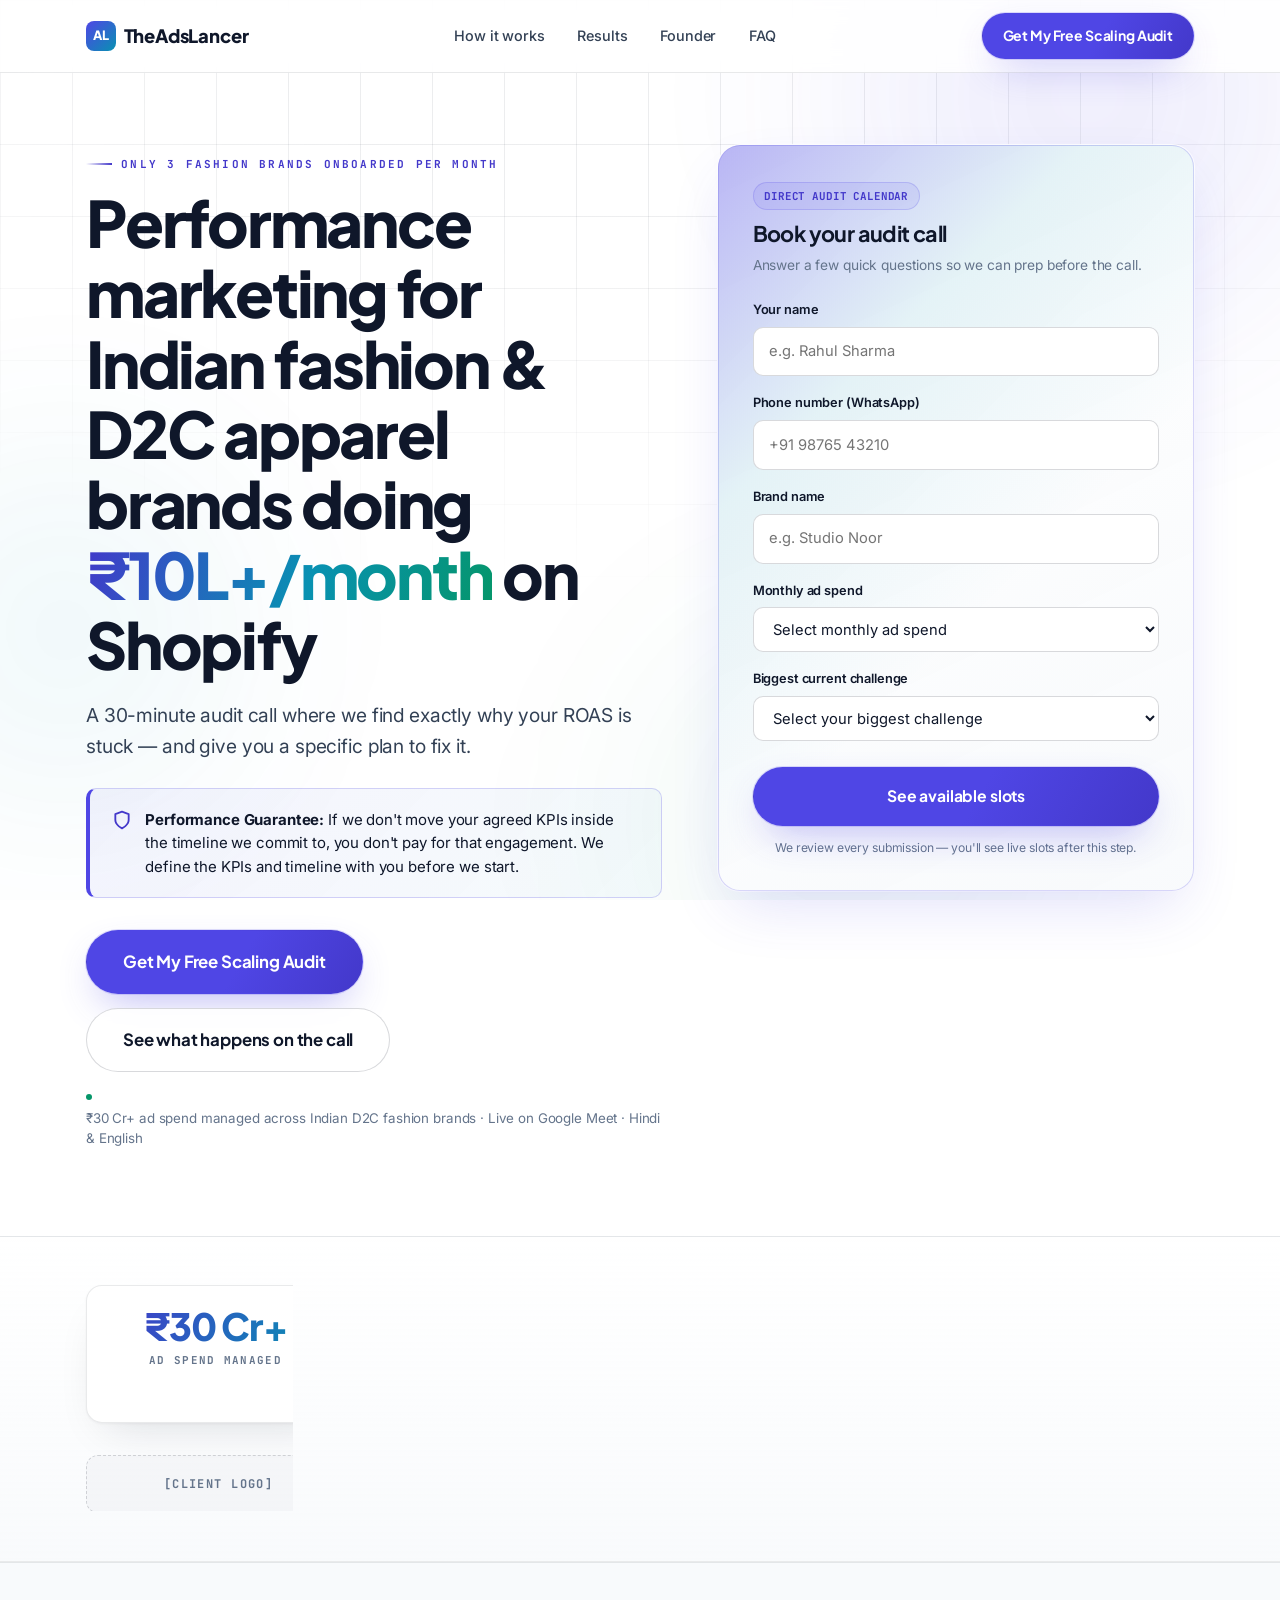
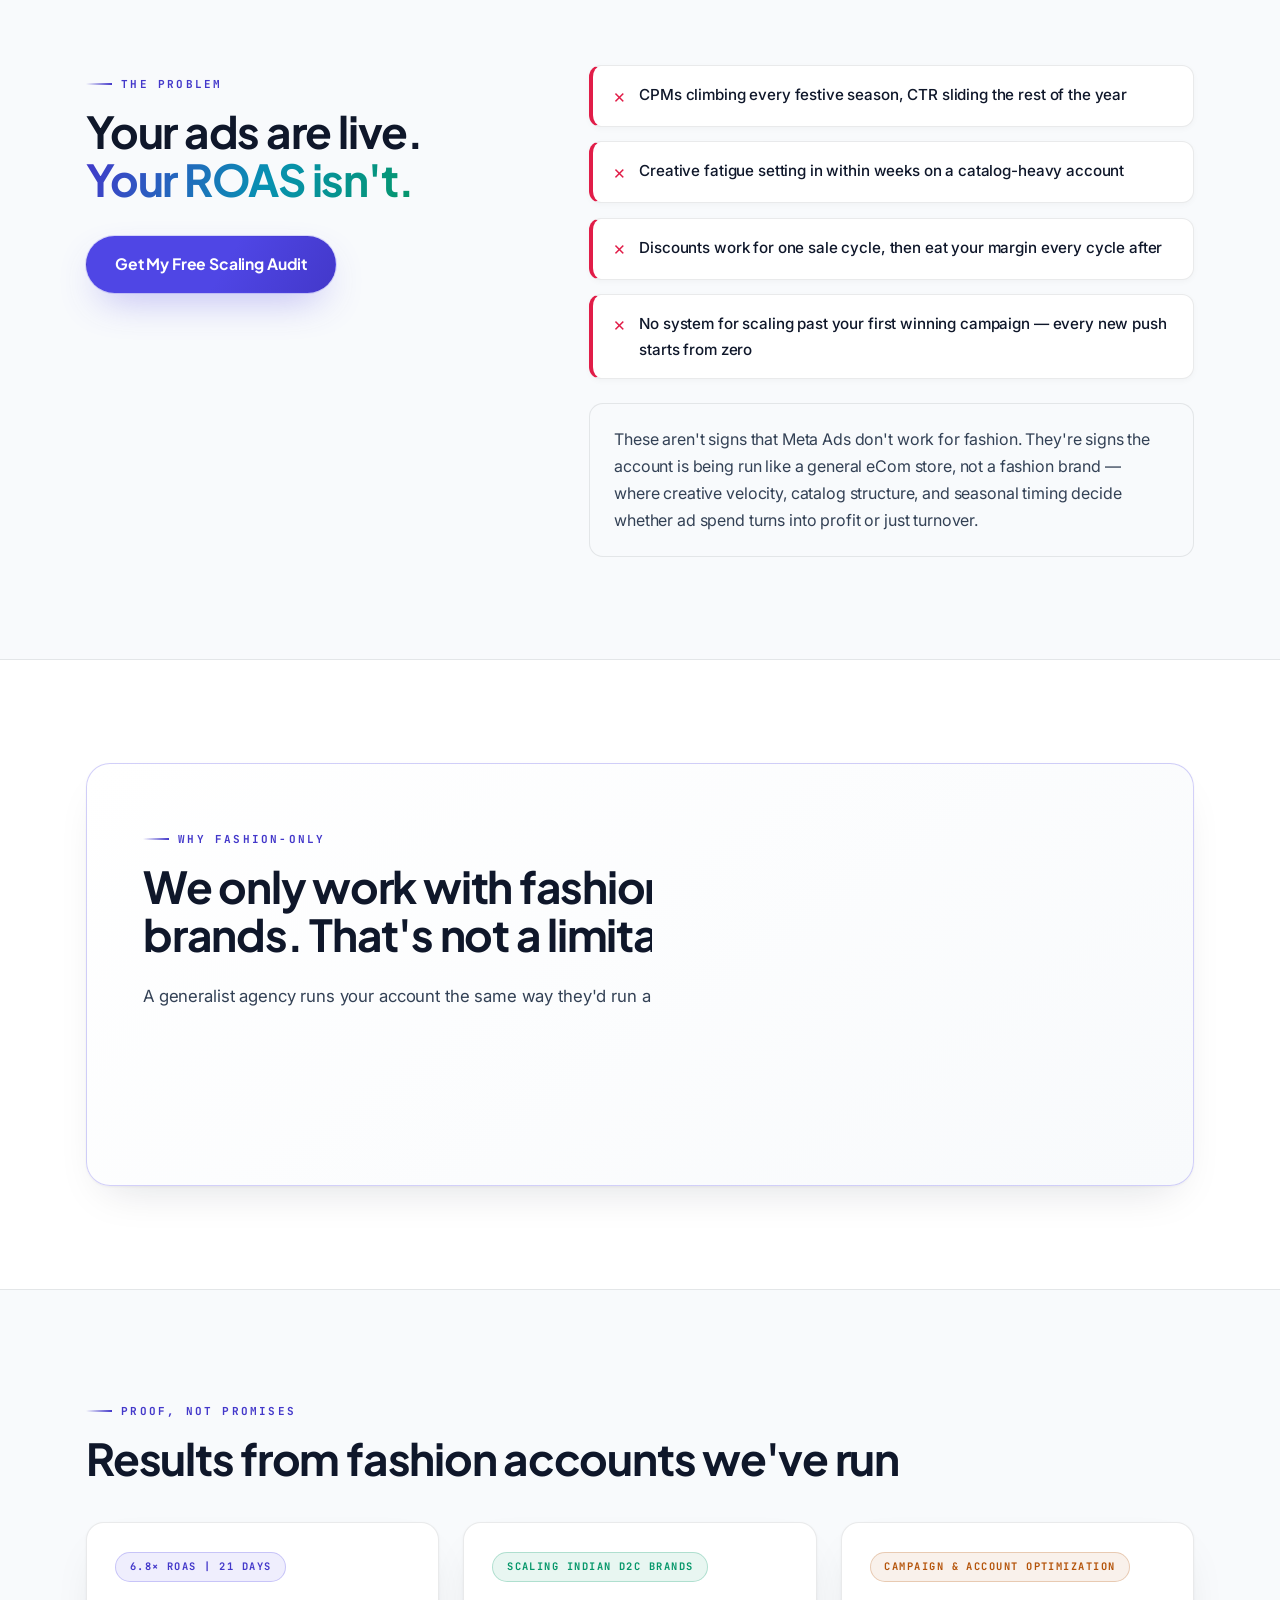
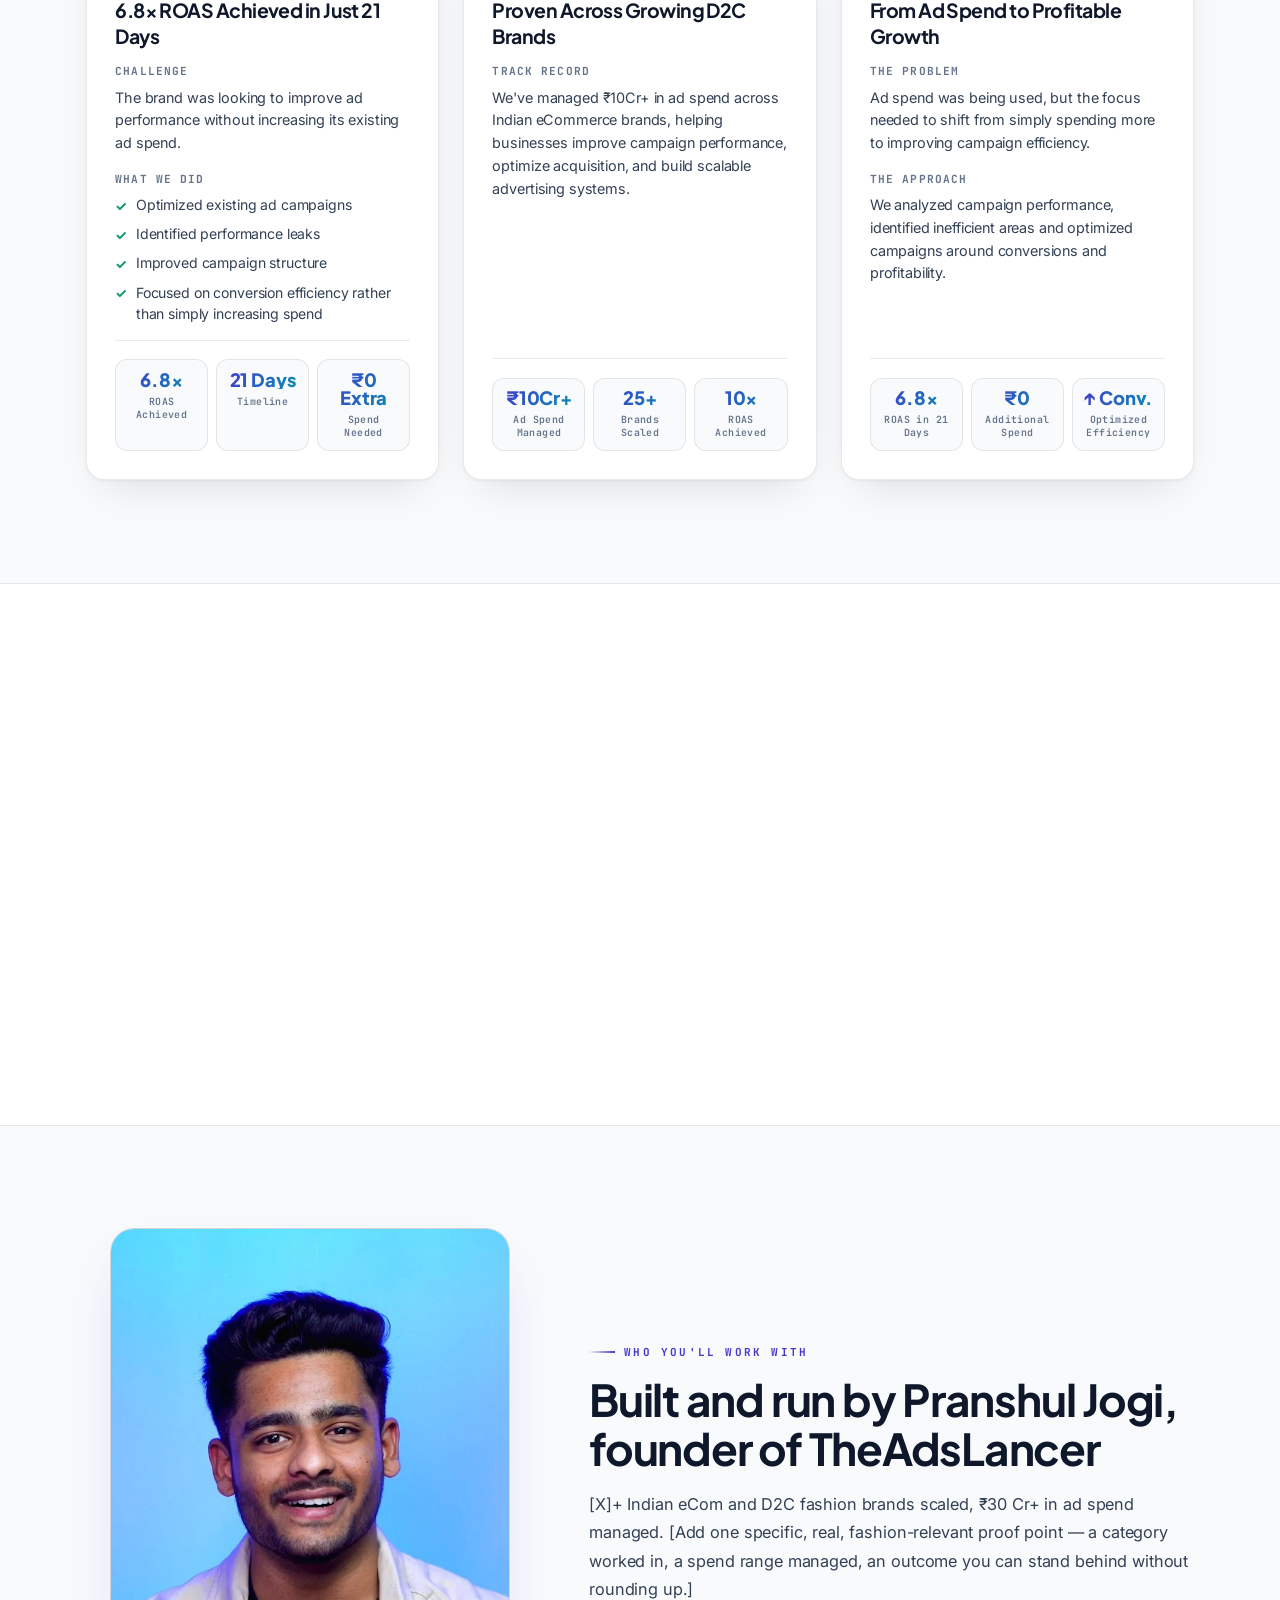
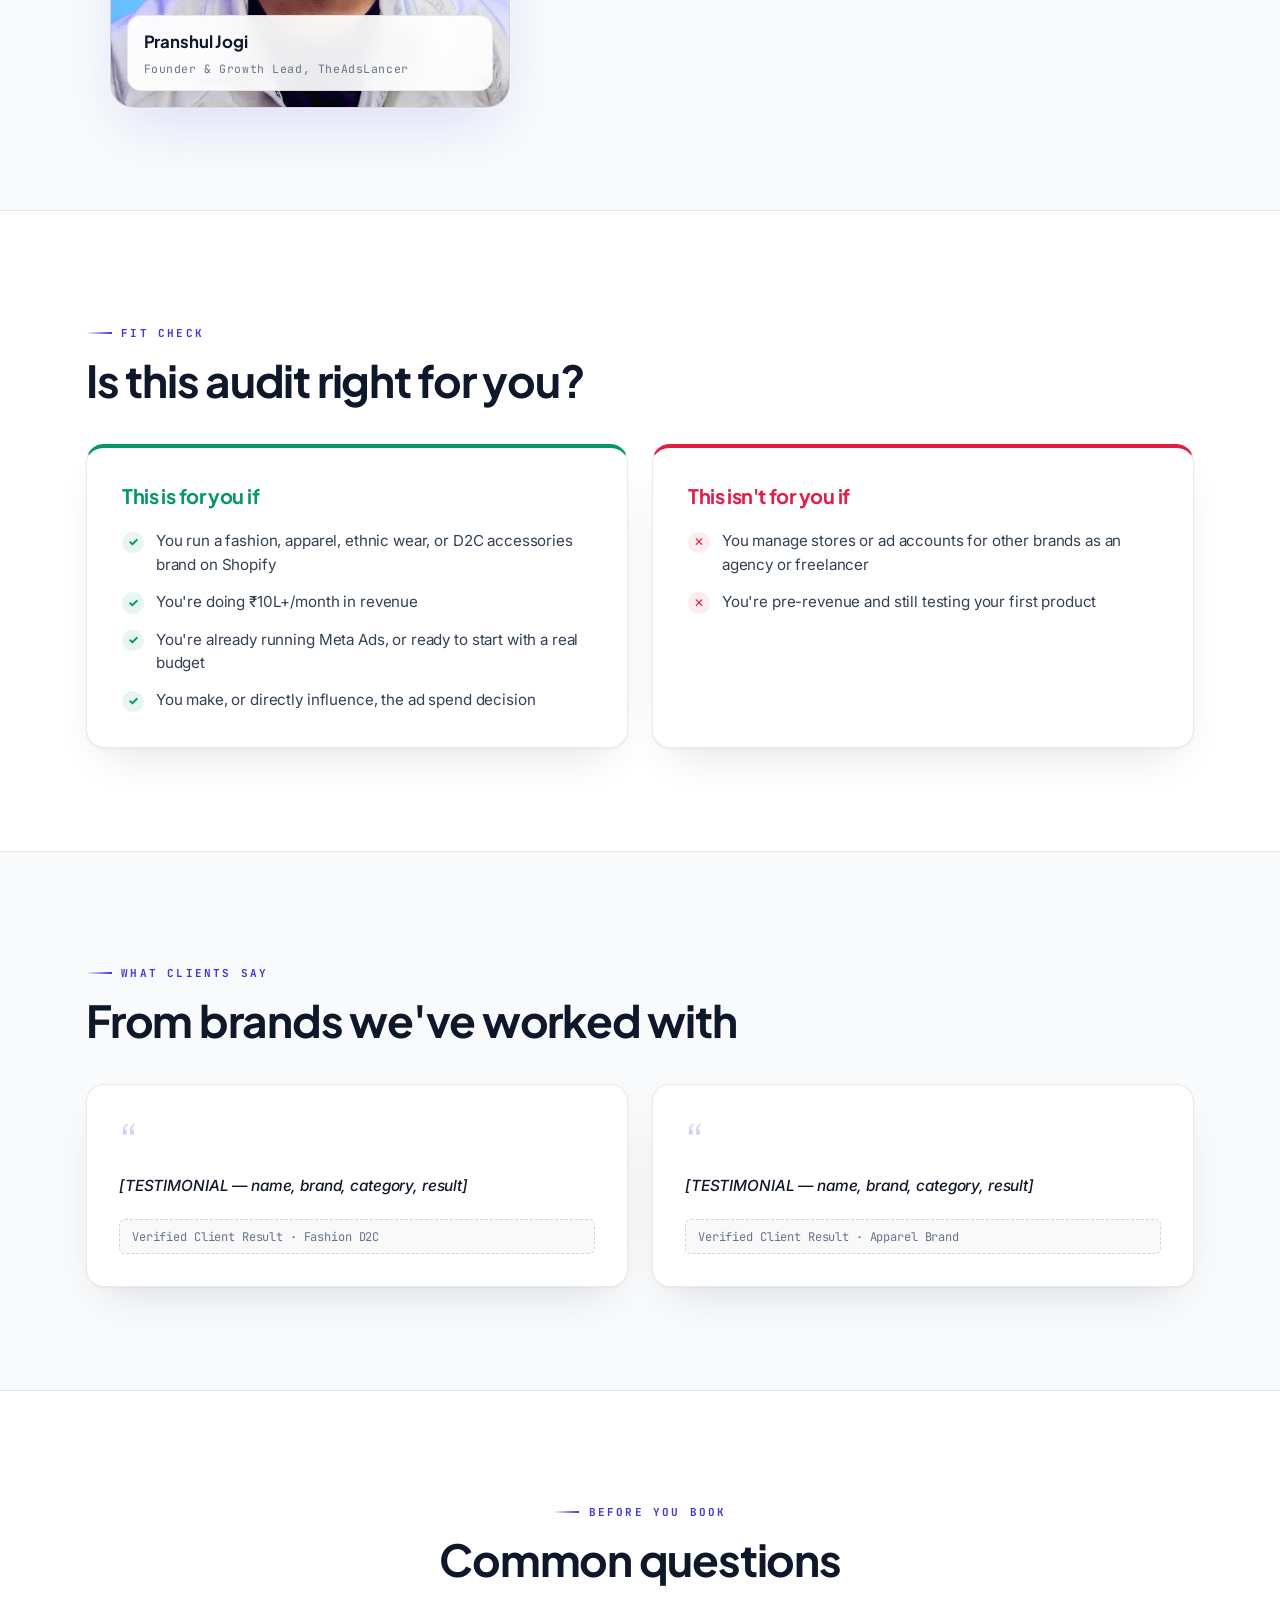
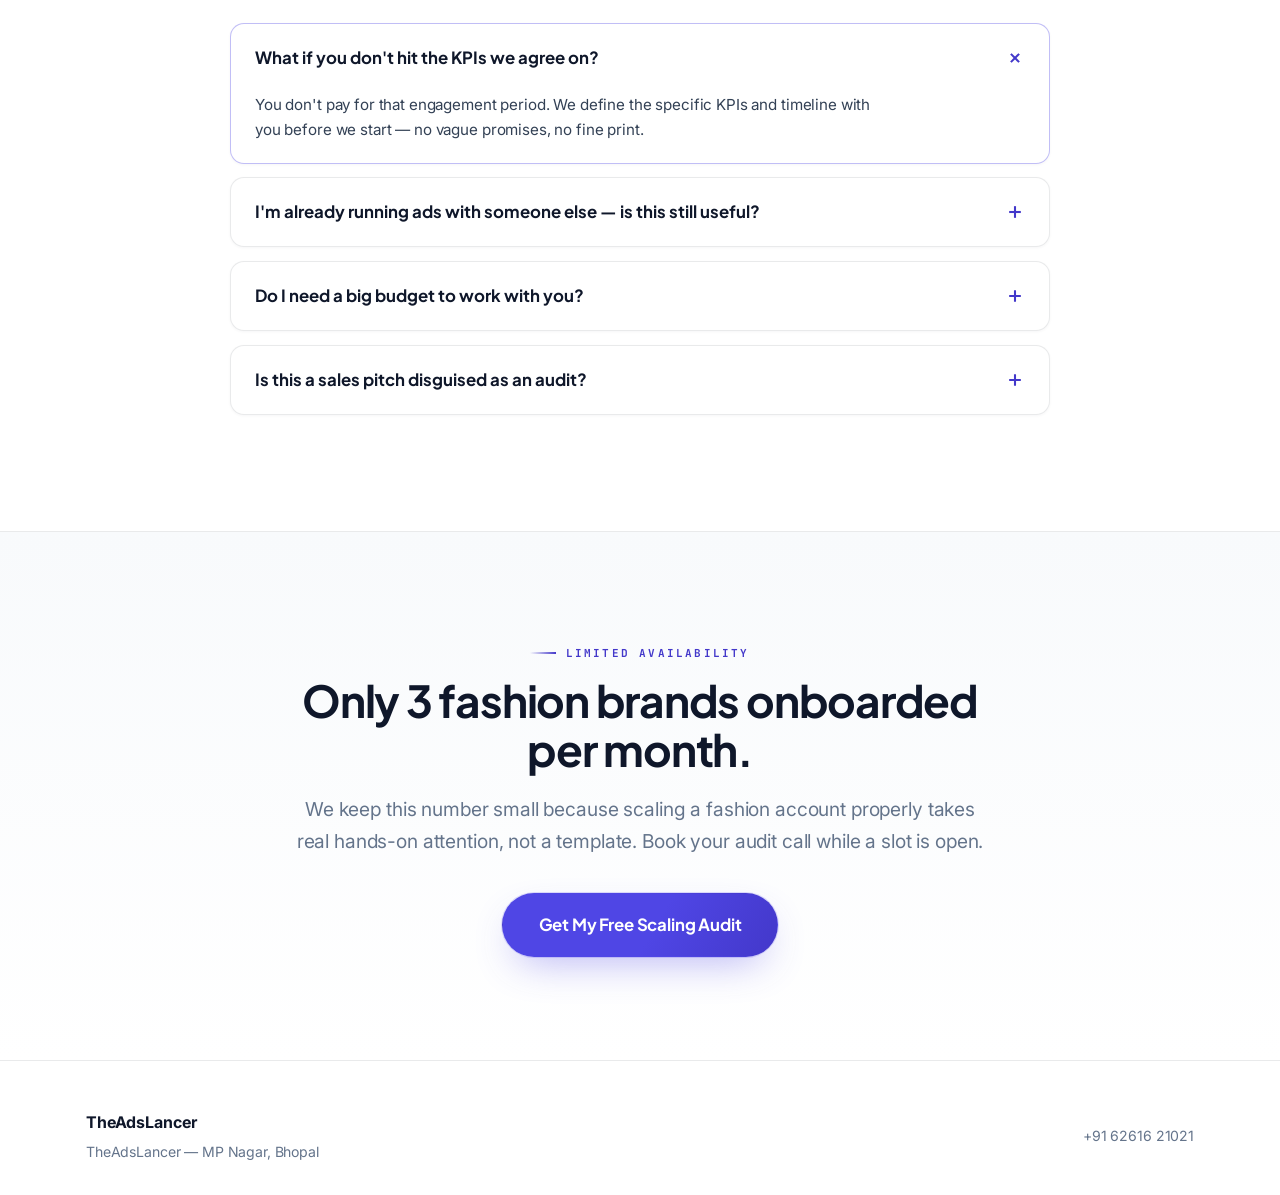
==== commit 3636a4e1: "Add Meta Pixel tracking code" ====
--- a/index.html
+++ b/index.html
@@ -13,6 +13,24 @@
 
   <!-- External Stylesheet -->
   <link rel="stylesheet" href="style.css">
+
+  <!-- Meta Pixel Code -->
+  <script>
+  !function(f,b,e,v,n,t,s)
+  {if(f.fbq)return;n=f.fbq=function(){n.callMethod?
+  n.callMethod.apply(n,arguments):n.queue.push(arguments)};
+  if(!f._fbq)f._fbq=n;n.push=n;n.loaded=!0;n.version='2.0';
+  n.queue=[];t=b.createElement(e);t.async=!0;
+  t.src=v;s=b.getElementsByTagName(e)[0];
+  s.parentNode.insertBefore(t,s)}(window, document,'script',
+  'https://connect.facebook.net/en_US/fbevents.js');
+  fbq('init', '749538954568409');
+  fbq('track', 'PageView');
+  </script>
+  <noscript><img height="1" width="1" style="display:none"
+  src="https://www.facebook.com/tr?id=749538954568409&ev=PageView&noscript=1"
+  /></noscript>
+  <!-- End Meta Pixel Code -->
 </head>
 <body>
 
@@ -150,7 +168,7 @@
           <div class="stat-label">Ad spend managed</div>
         </div>
         <div class="stat-card">
-          <div class="stat-num">[X]+</div>
+          <div class="stat-num">5+</div>
           <div class="stat-label">Fashion &amp; D2C brands scaled — reconcile with true figure</div>
         </div>
         <div class="stat-card">
@@ -158,7 +176,7 @@
           <div class="stat-label">Calls run live on Google Meet</div>
         </div>
         <div class="stat-card">
-          <div class="stat-num">3</div>
+          <div class="stat-num">5</div>
           <div class="stat-label">New brands onboarded per month</div>
         </div>
       </div>
@@ -238,9 +256,9 @@
         <!-- Case Study 01 -->
         <div class="case-card reveal">
           <div class="case-card-header">
-            <span class="pill tone-accent">4.8× ROAS | 21 Days</span>
-          </div>
-          <h3 class="case-title">4.8× ROAS Achieved in Just 21 Days</h3>
+            <span class="pill tone-accent">6.8× ROAS | 21 Days</span>
+          </div>
+          <h3 class="case-title">6.8× ROAS Achieved in Just 21 Days</h3>
           
           <div class="case-block">
             <span class="case-block-label">Challenge</span>
@@ -259,7 +277,7 @@
 
           <div class="case-stats-strip">
             <div class="case-stat-box">
-              <div class="case-stat-val">4.8×</div>
+              <div class="case-stat-val">6.8×</div>
               <div class="case-stat-lbl">ROAS Achieved</div>
             </div>
             <div class="case-stat-box">
@@ -320,7 +338,7 @@
 
           <div class="case-stats-strip">
             <div class="case-stat-box">
-              <div class="case-stat-val">4.8×</div>
+              <div class="case-stat-val">6.8×</div>
               <div class="case-stat-lbl">ROAS in 21 Days</div>
             </div>
             <div class="case-stat-box">
@@ -555,7 +573,7 @@
       <span>TheAdsLancer — MP Nagar, Bhopal</span>
     </div>
     <div>
-      <span>[Privacy Policy] · [Terms] · [Contact]</span>
+      <span>+91 62616 21021</span>
     </div>
   </div>
 </footer>
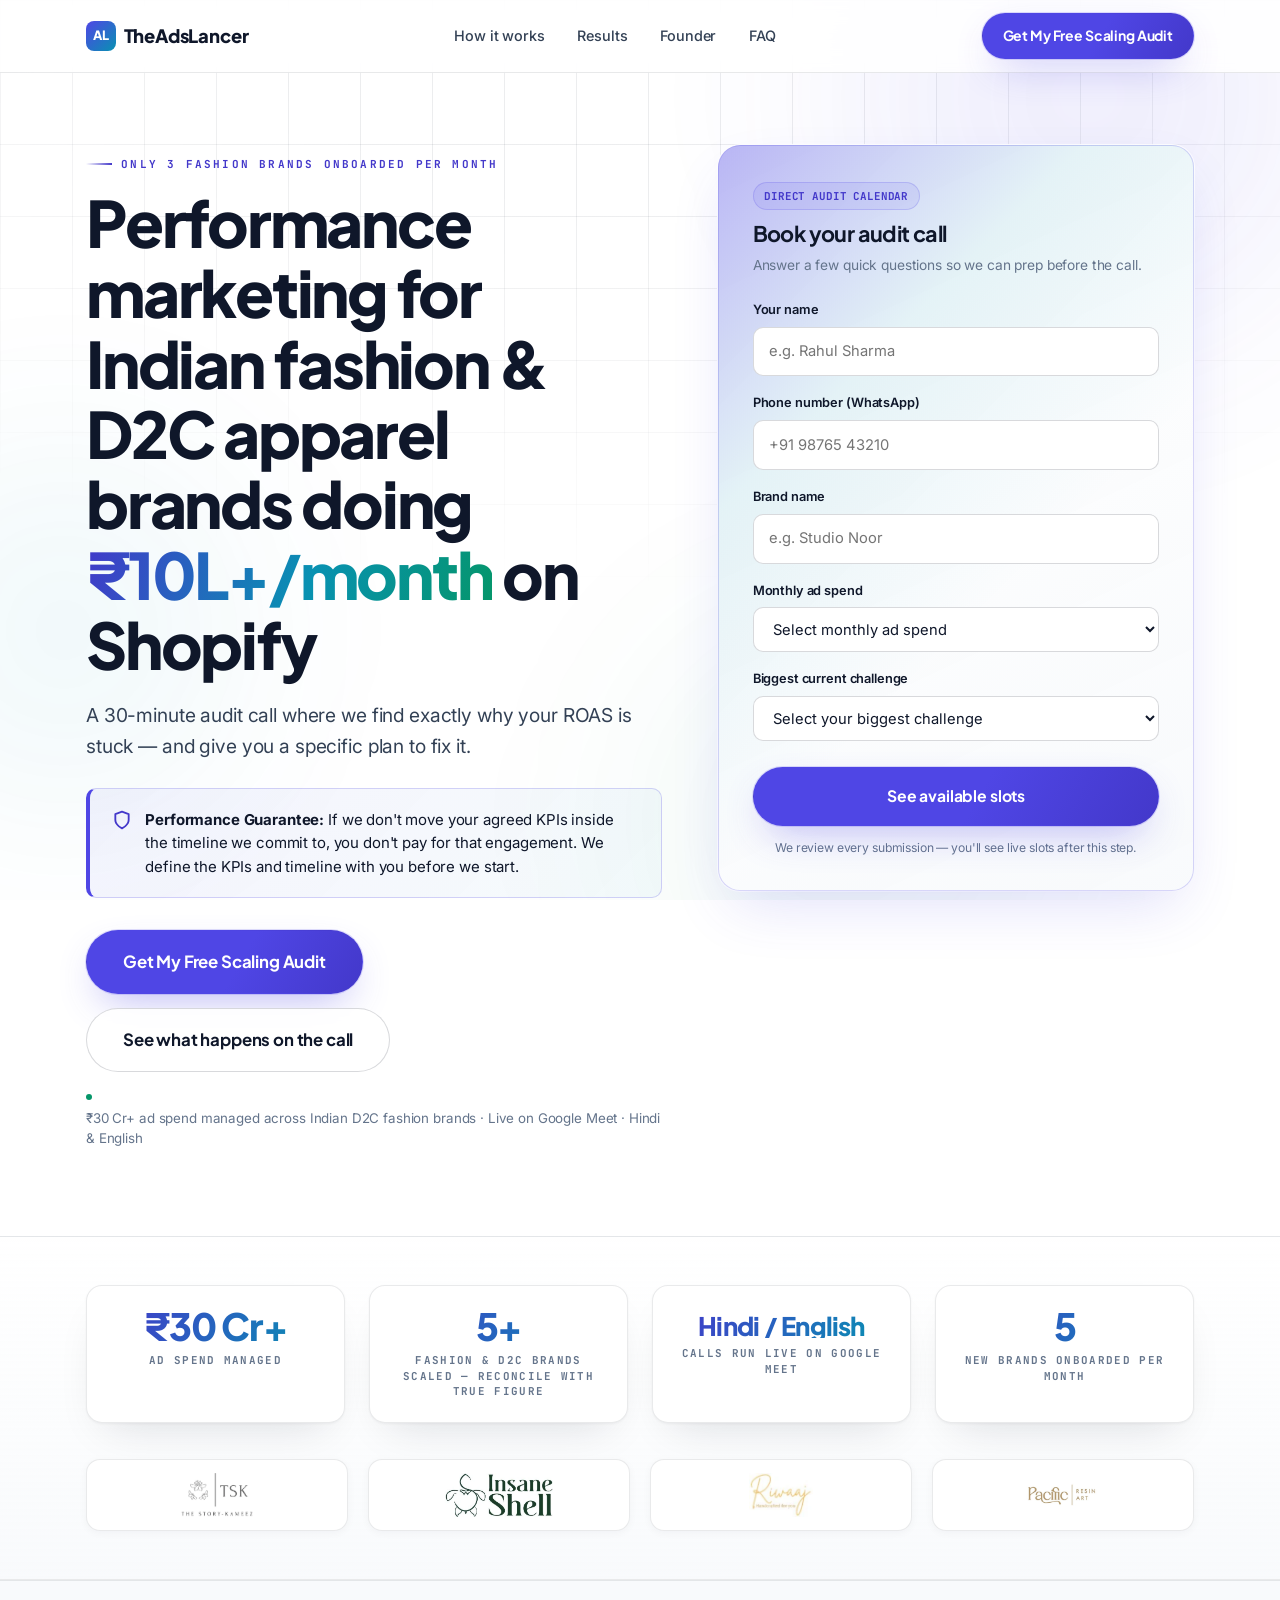
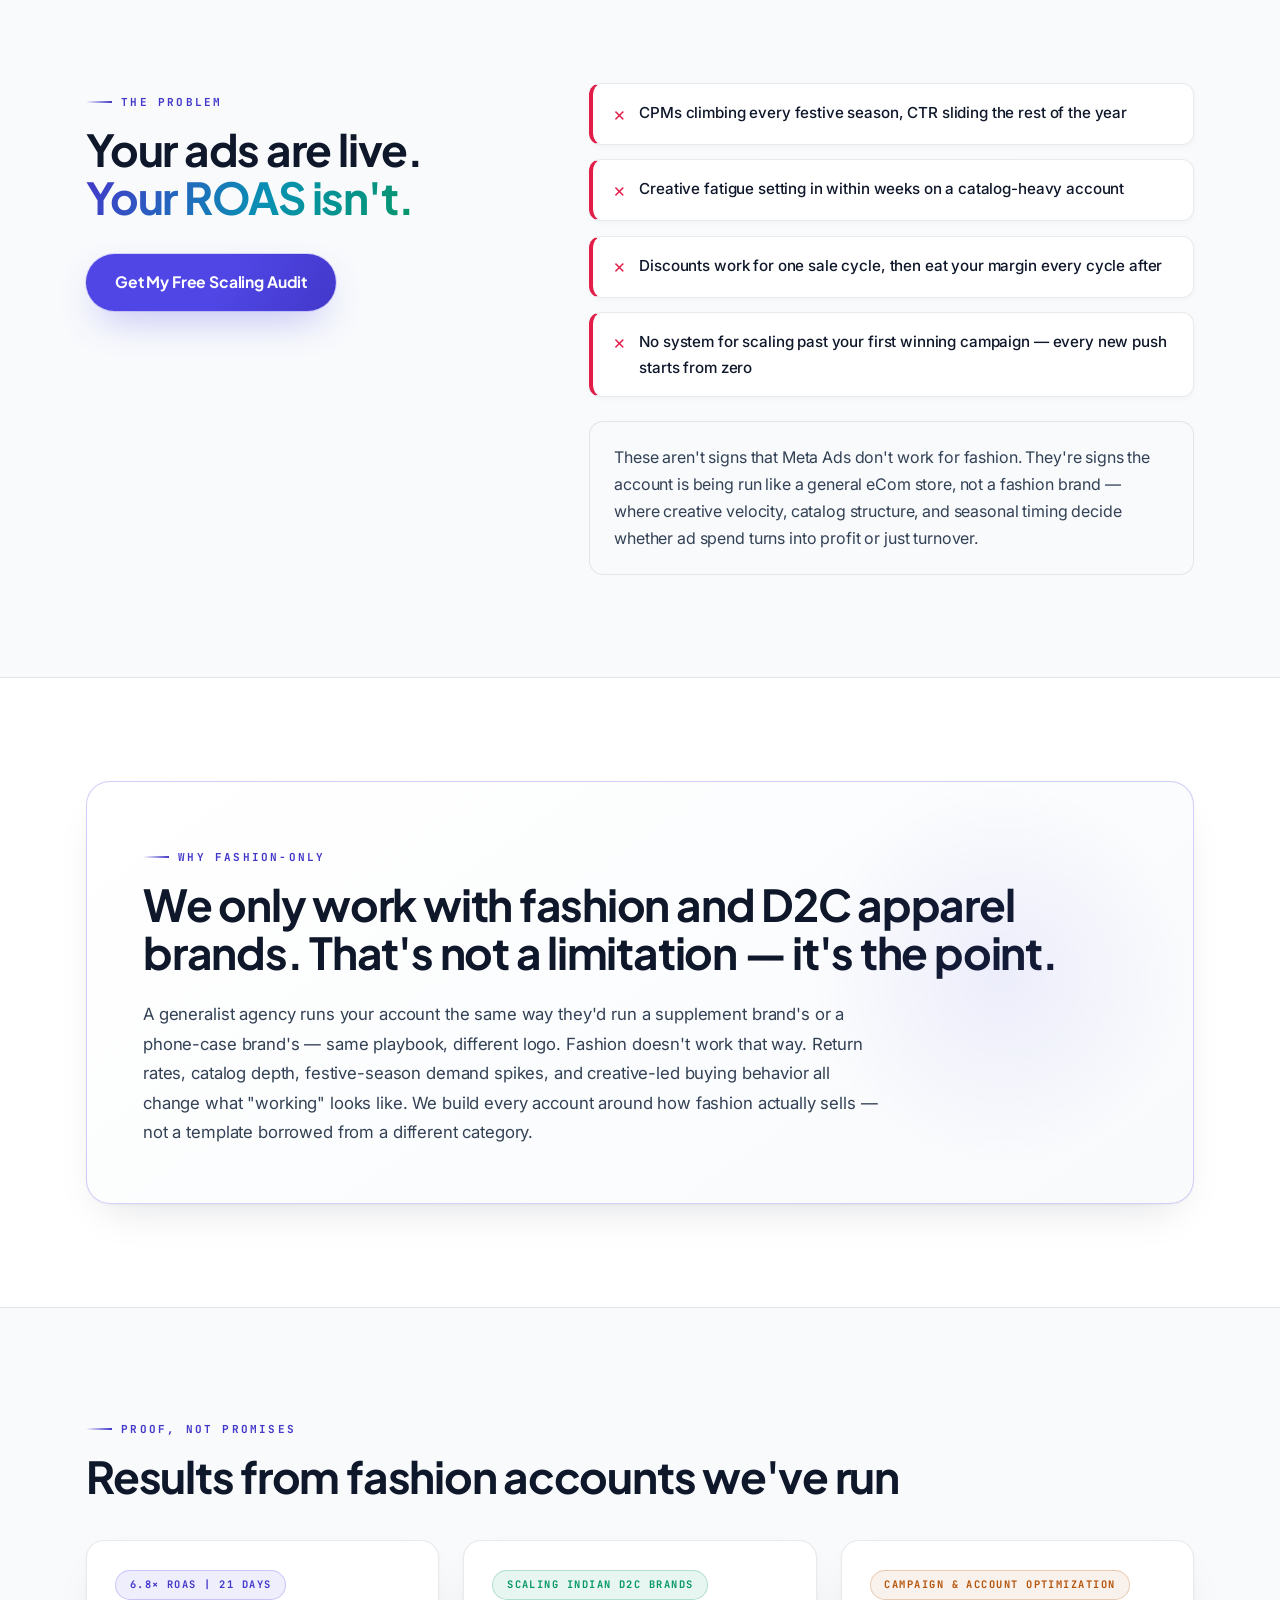
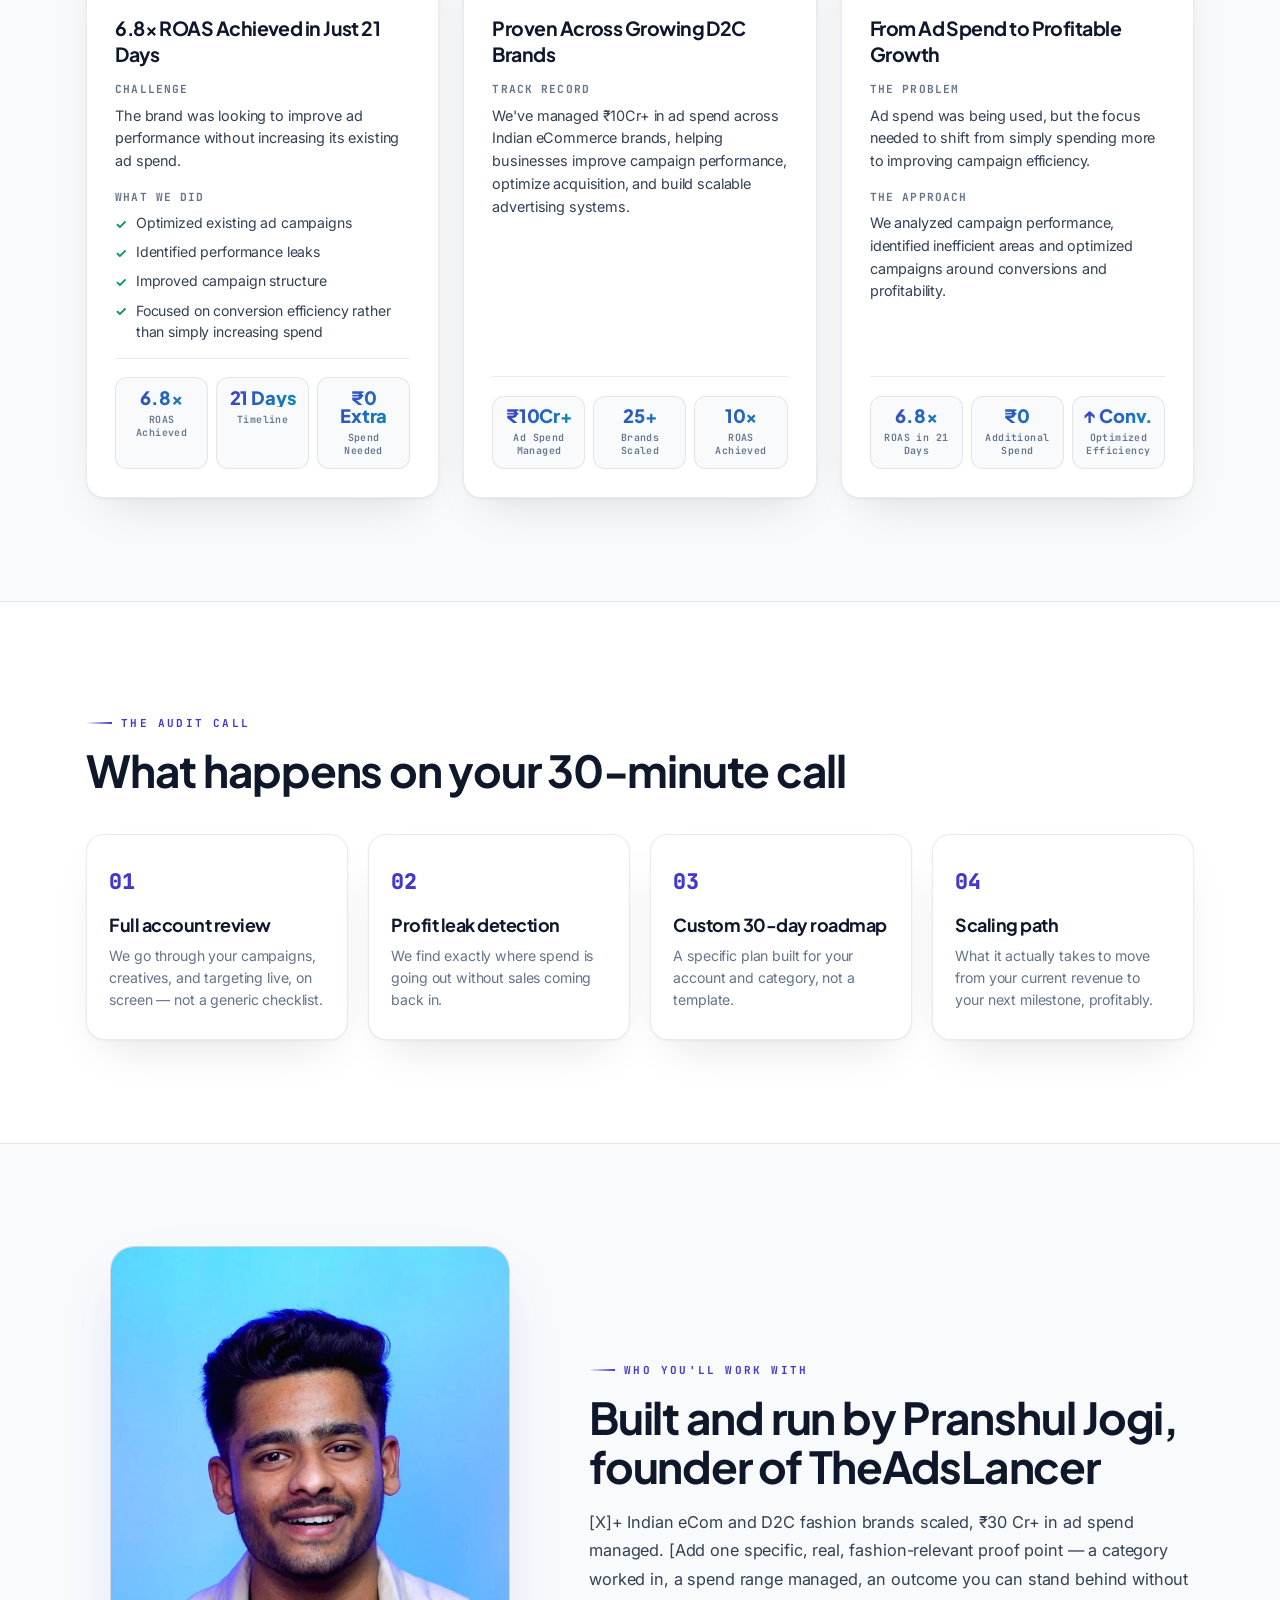
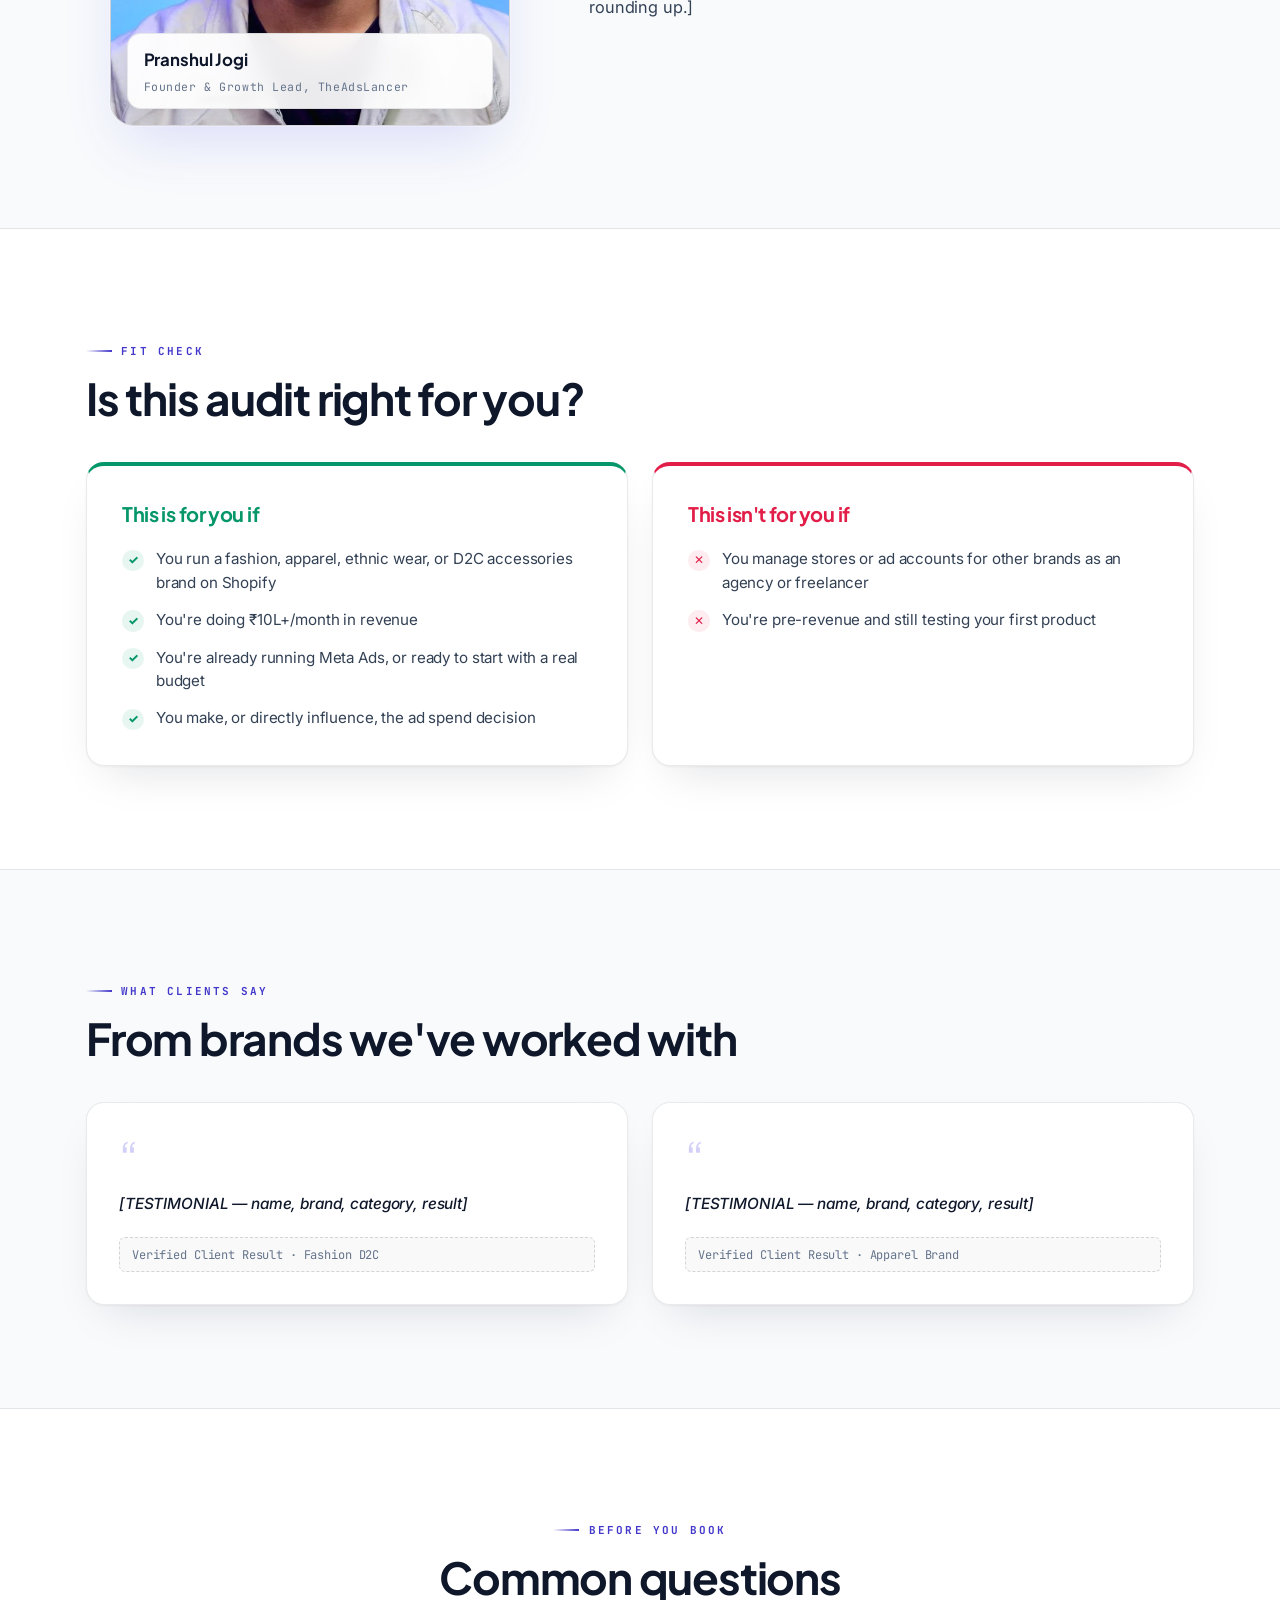
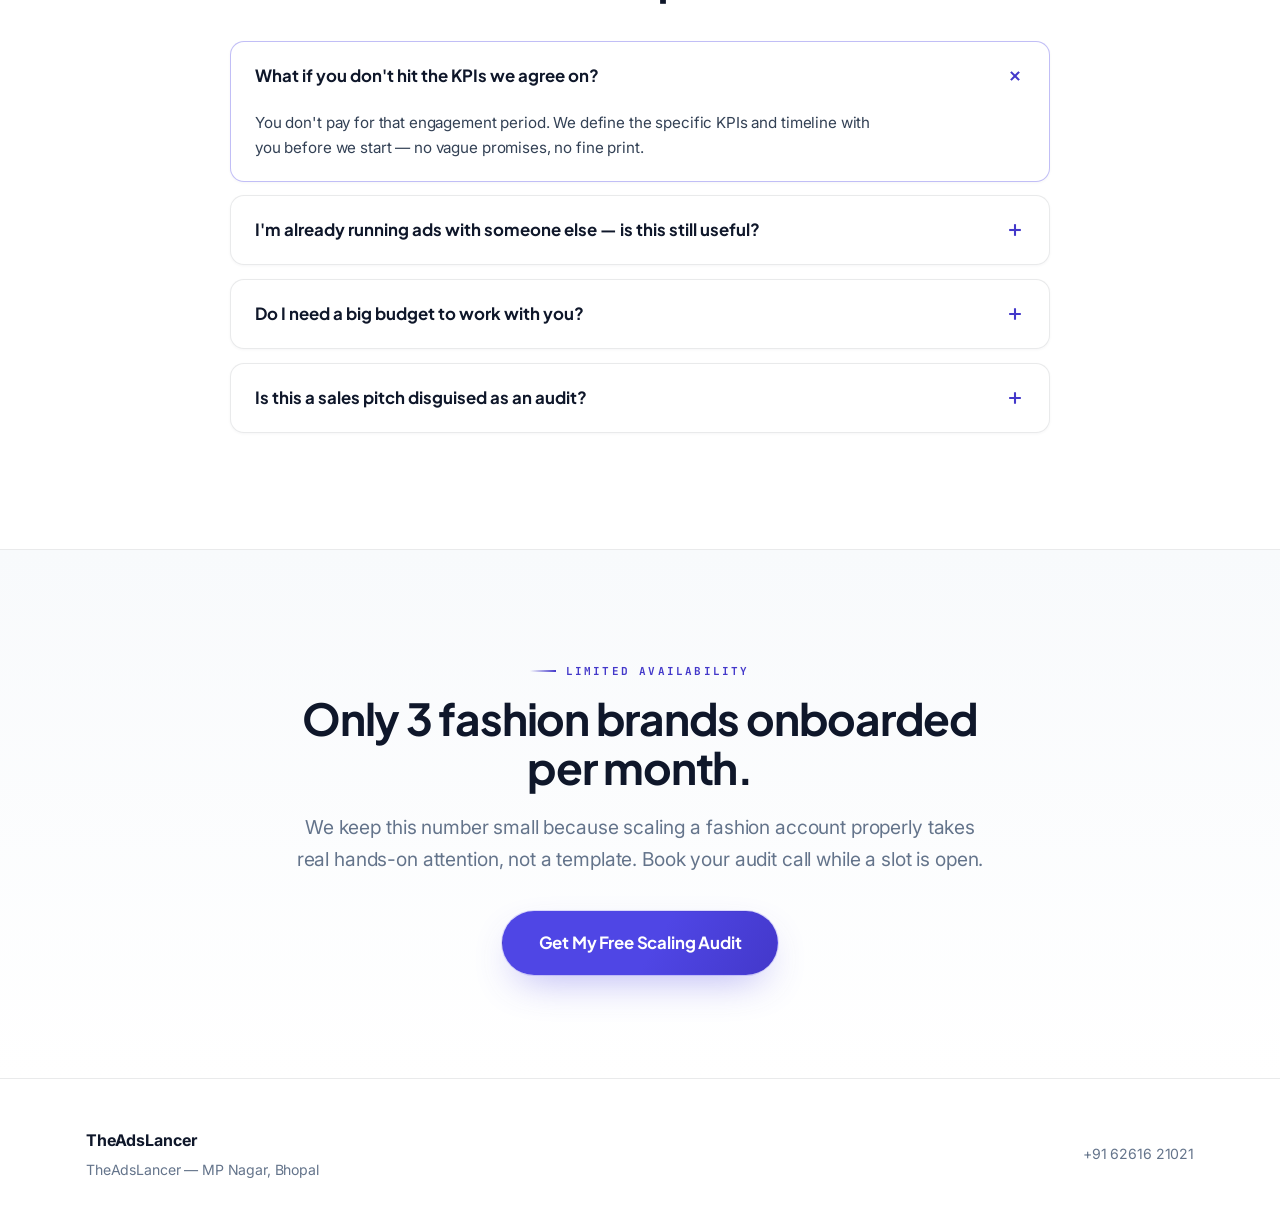
==== commit e3662d9c: "Add client logos in WebP format and update landing page styling" ====
--- a/index.html
+++ b/index.html
@@ -182,10 +182,18 @@
       </div>
 
       <div class="logo-row reveal">
-        <div class="client-badge">[CLIENT LOGO]</div>
-        <div class="client-badge">[CLIENT LOGO]</div>
-        <div class="client-badge">[CLIENT LOGO]</div>
-        <div class="client-badge">[CLIENT LOGO]</div>
+        <div class="client-badge">
+          <img src="logos/client-logo-1.webp" alt="Client Partner Brand Logo 1" class="client-logo-img" loading="lazy">
+        </div>
+        <div class="client-badge">
+          <img src="logos/client-logo-2.webp" alt="Client Partner Brand Logo 2" class="client-logo-img" loading="lazy">
+        </div>
+        <div class="client-badge">
+          <img src="logos/client-logo-3.webp" alt="Client Partner Brand Logo 3" class="client-logo-img" loading="lazy">
+        </div>
+        <div class="client-badge">
+          <img src="logos/client-logo-4.webp" alt="Client Partner Brand Logo 4" class="client-logo-img" loading="lazy">
+        </div>
       </div>
     </div>
   </section>
--- a/style.css
+++ b/style.css
@@ -368,17 +368,47 @@
 }
 
 .logo-row {
-  display: grid; grid-template-columns: repeat(4, 1fr); gap: 1rem; margin-top: 2rem;
-}
-@media (max-width: 768px) { .logo-row { grid-template-columns: repeat(2, 1fr); } }
+  display: grid;
+  grid-template-columns: repeat(4, 1fr);
+  gap: 1.25rem;
+  margin-top: 2.25rem;
+}
+@media (max-width: 768px) {
+  .logo-row {
+    grid-template-columns: repeat(2, 1fr);
+    gap: 0.85rem;
+  }
+}
 .client-badge {
-  background: var(--surface); border: 1px dashed var(--line-strong);
-  border-radius: 12px; height: 58px; display: flex; align-items: center; justify-content: center;
-  font-family: var(--font-mono); font-size: 0.75rem; font-weight: 700; color: var(--muted);
-  letter-spacing: 0.12em; text-transform: uppercase; transition: all 0.2s ease;
+  background: #ffffff;
+  border: 1px solid var(--line);
+  border-radius: 14px;
+  height: 72px;
+  padding: 0.85rem 1.25rem;
+  display: flex;
+  align-items: center;
+  justify-content: center;
+  box-shadow: 0 2px 8px rgba(15, 23, 42, 0.04);
+  transition: all 0.25s ease;
 }
 .client-badge:hover {
-  background: #ffffff; border-style: solid; border-color: var(--accent); color: var(--ink);
+  background: #ffffff;
+  border-color: rgba(99, 102, 241, 0.35);
+  box-shadow: 0 8px 20px rgba(15, 23, 42, 0.08);
+  transform: translateY(-2px);
+}
+.client-logo-img {
+  max-width: 100%;
+  max-height: 44px;
+  width: auto;
+  height: auto;
+  object-fit: contain;
+  transition: transform 0.25s ease, opacity 0.25s ease;
+  opacity: 0.9;
+}
+.client-badge:hover .client-logo-img {
+  transform: scale(1.04);
+  opacity: 1;
 }
 
 /* ── PROBLEM SECTION ── */
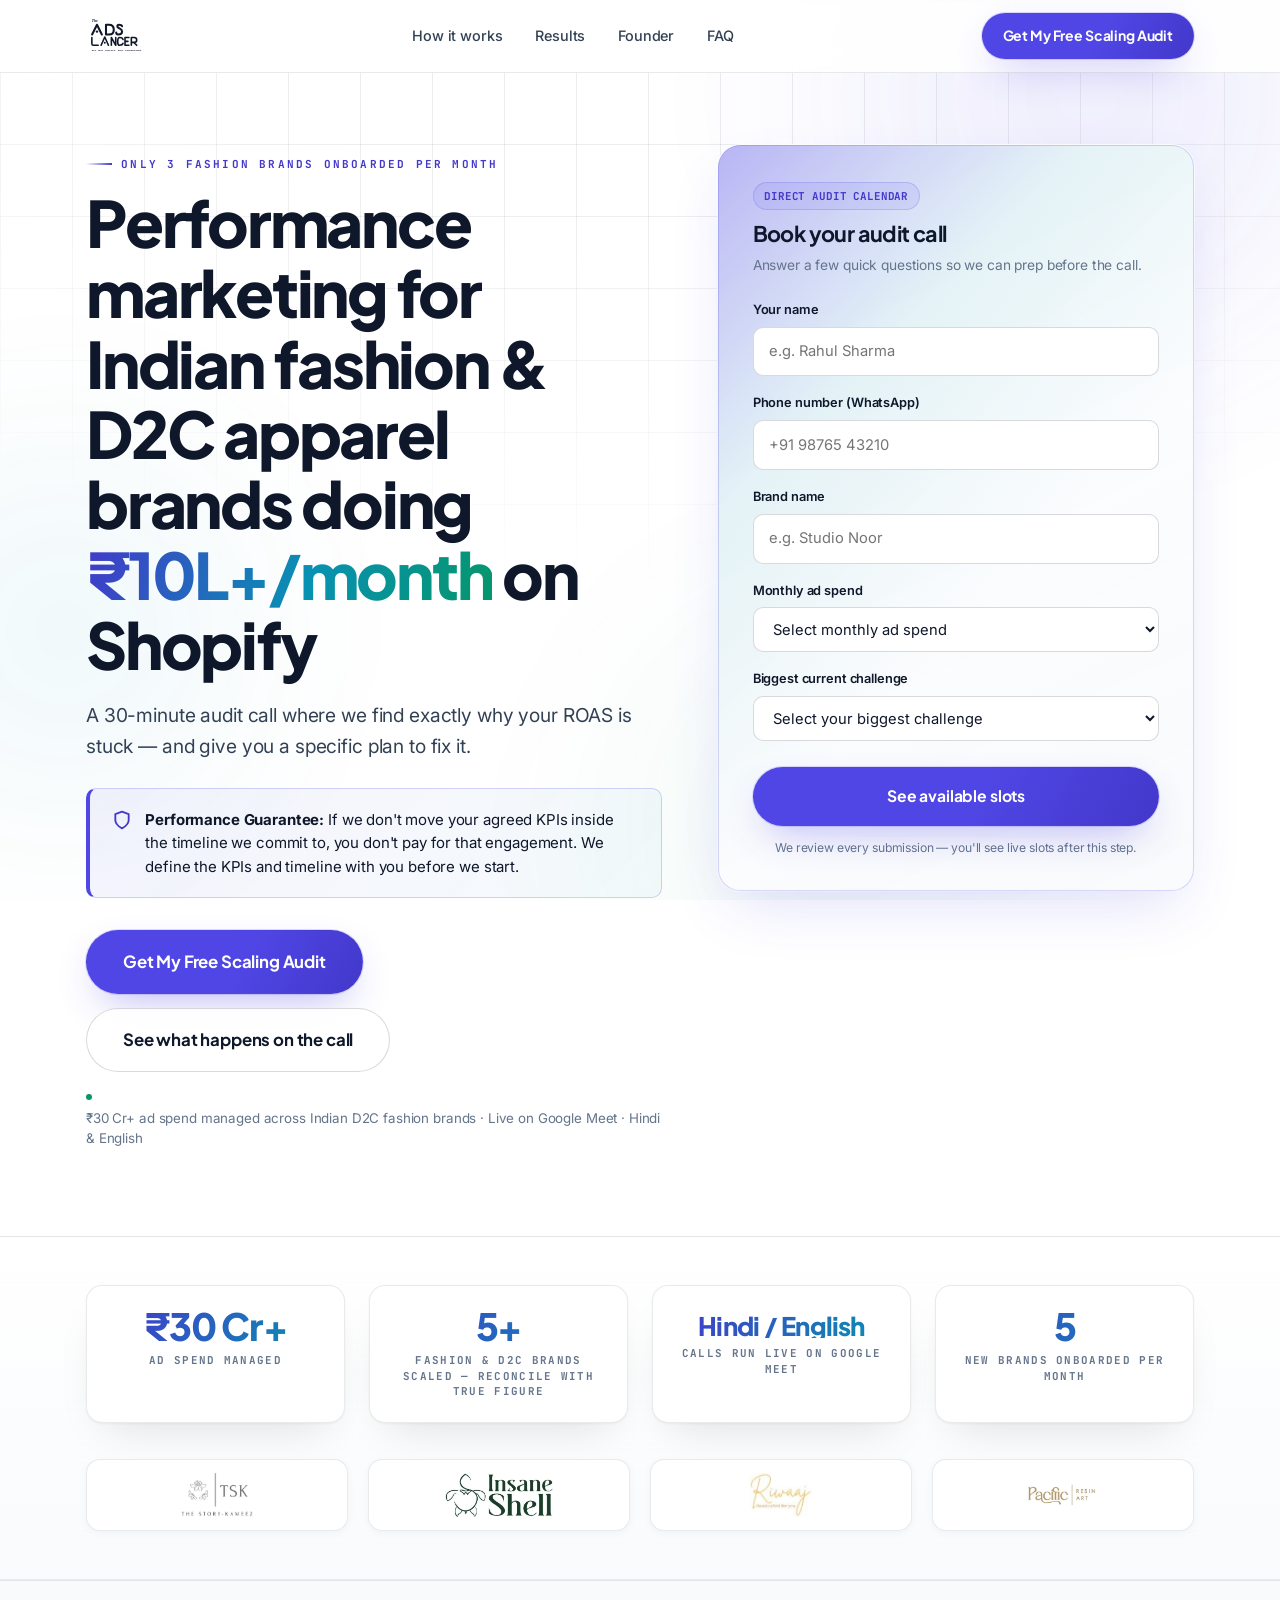
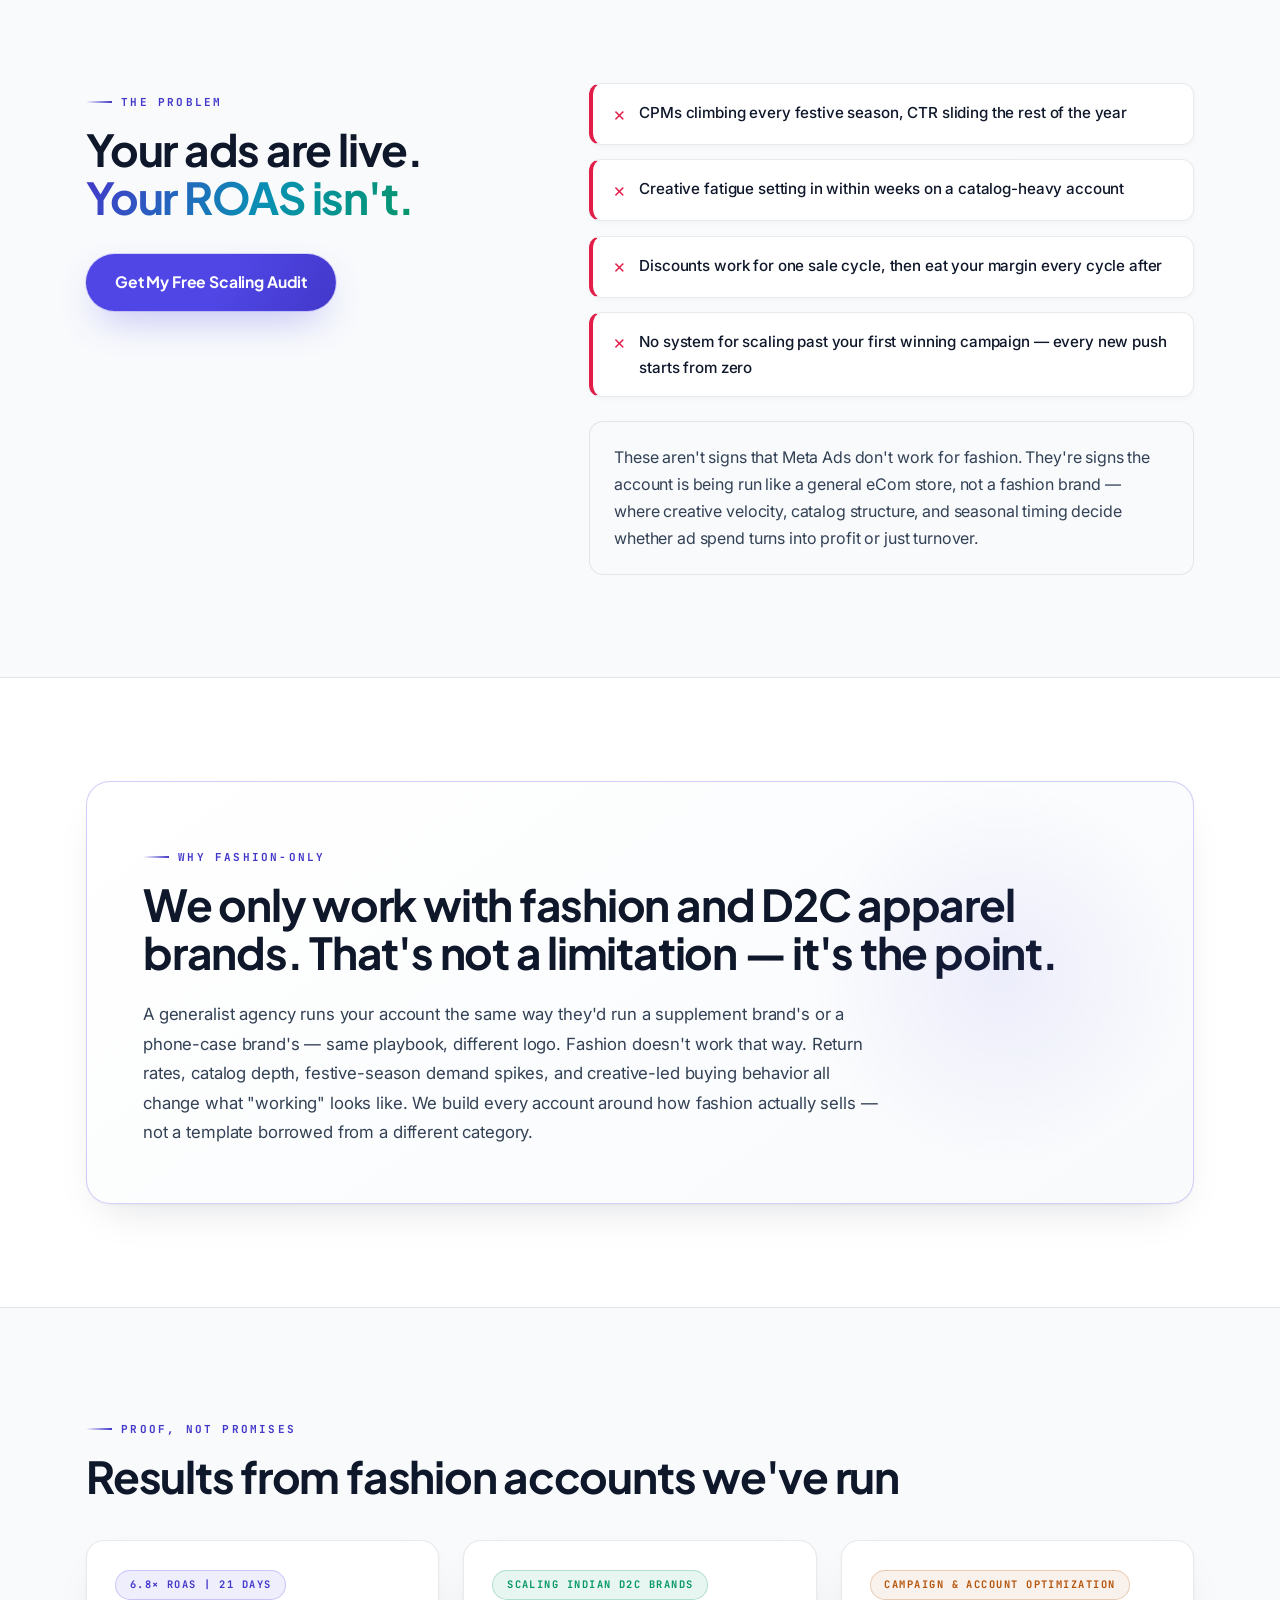
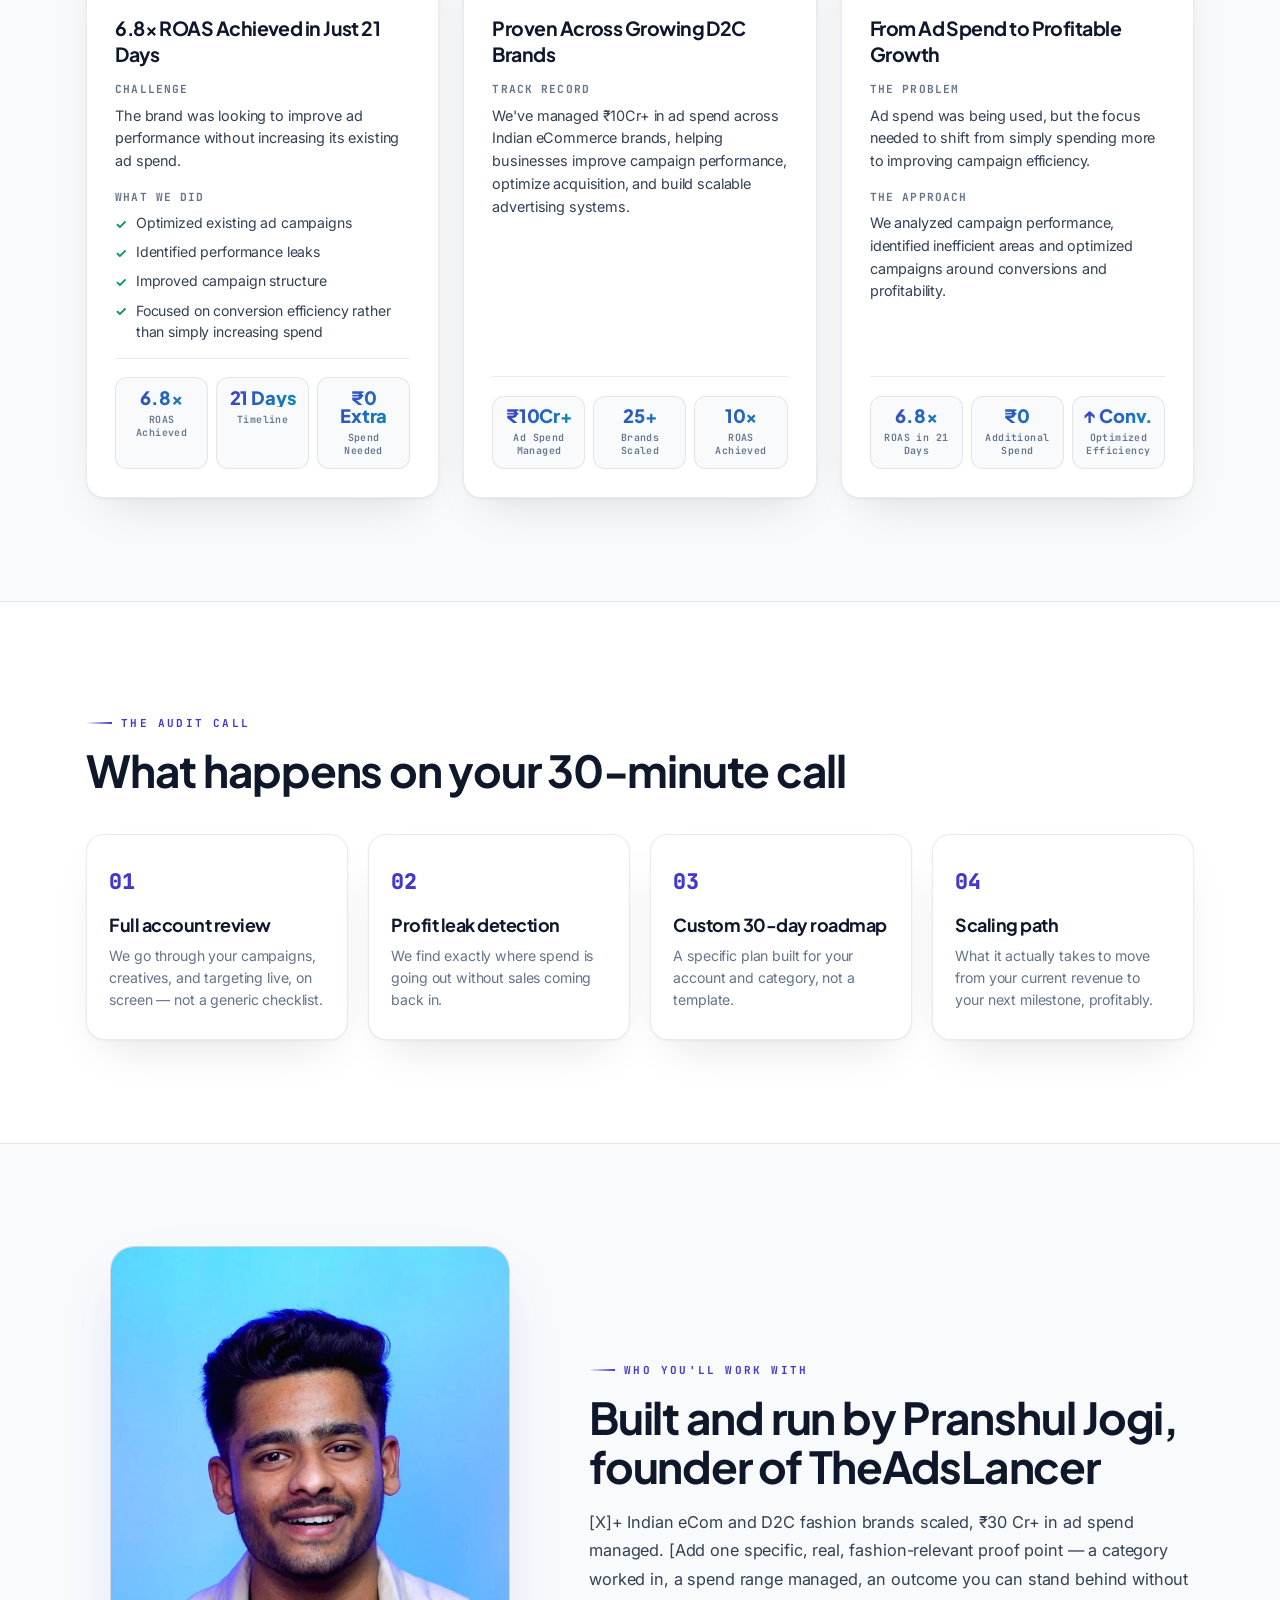
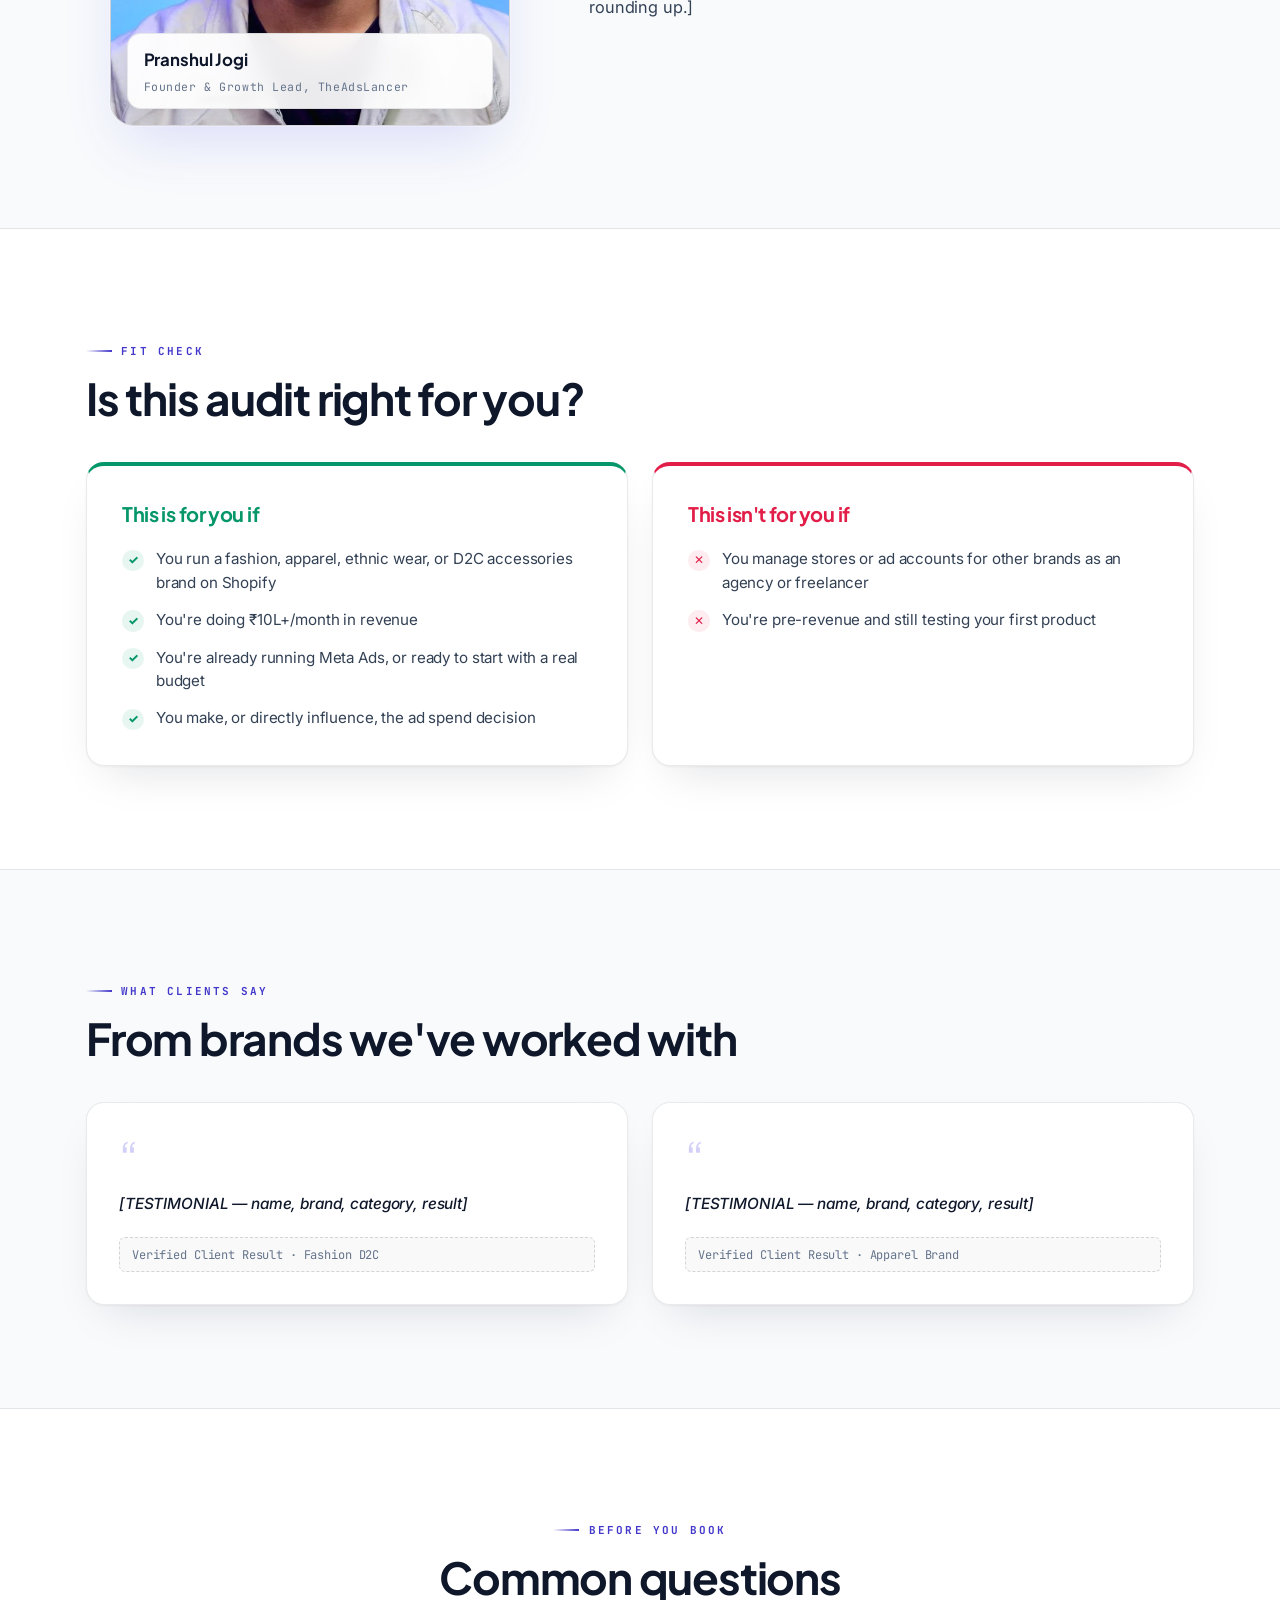
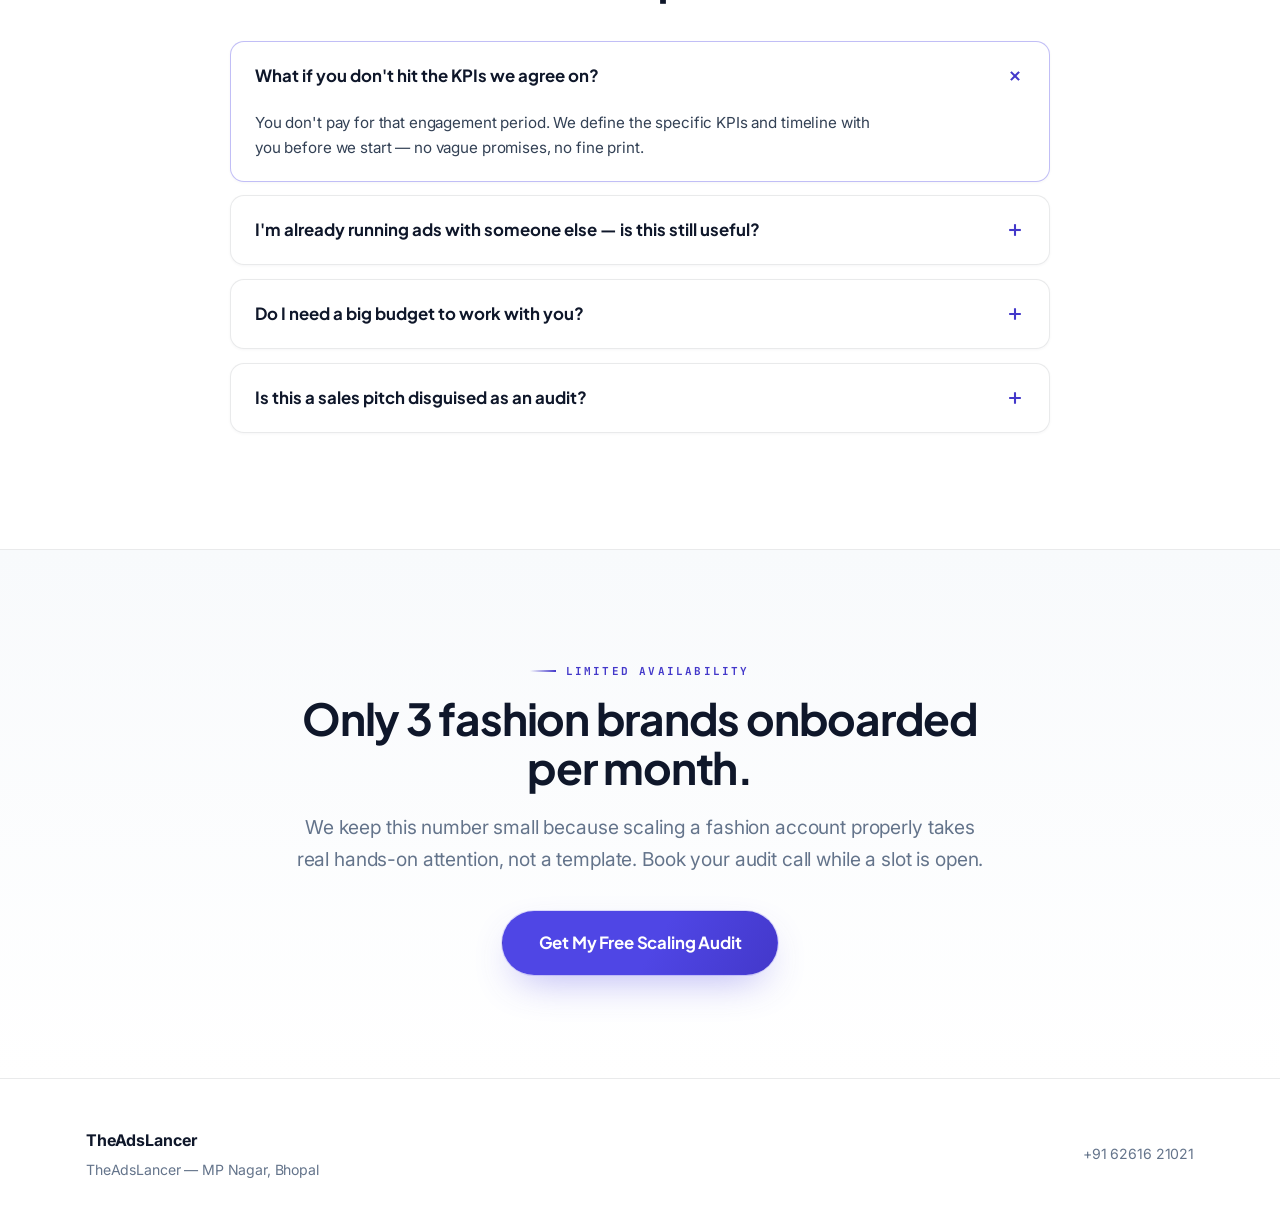
==== commit 04ff14fc: "Use logo.svg for brand logo and favicon.svg for website favicon" ====
--- a/index.html
+++ b/index.html
@@ -5,6 +5,9 @@
   <meta name="viewport" content="width=device-width, initial-scale=1.0">
   <title>TheAdsLancer — Performance Marketing for Fashion &amp; D2C Apparel Brands</title>
   <meta name="description" content="Performance marketing for Indian fashion &amp; D2C apparel brands doing ₹10L+/month on Shopify. Get your free 30-minute scaling audit.">
+  
+  <!-- Favicon -->
+  <link rel="icon" type="image/svg+xml" href="favicon.svg">
   
   <!-- Google Fonts: Plus Jakarta Sans, Inter & JetBrains Mono -->
   <link rel="preconnect" href="https://fonts.googleapis.com">
@@ -41,9 +44,8 @@
 <!-- ================= SITE HEADER ================= -->
 <header class="site-header">
   <div class="container nav-flex">
-    <a href="#top" class="brand-logo">
-      <span class="logo-badge">AL</span>
-      TheAdsLancer
+    <a href="#top" class="brand-logo" aria-label="TheAdsLancer Home">
+      <img src="logo.svg" alt="TheAdsLancer" class="brand-logo-img">
     </a>
     
     <nav class="nav-links" aria-label="Primary">
--- a/style.css
+++ b/style.css
@@ -216,13 +216,27 @@
   display: flex; align-items: center; justify-content: space-between; gap: 1.25rem; height: 4.5rem;
 }
 .brand-logo {
-  font-family: var(--font-display); font-weight: 800; font-size: 1.15rem;
-  letter-spacing: -0.01em; color: var(--ink); display: flex; align-items: center; gap: 0.45rem;
-}
-.brand-logo .logo-badge {
-  display: inline-grid; place-items: center; width: 1.9rem; height: 1.9rem; border-radius: 8px;
-  background: linear-gradient(135deg, var(--accent), var(--cyan)); color: #fff;
-  font-size: 0.8rem; font-weight: 800;
+  display: inline-flex;
+  align-items: center;
+  text-decoration: none;
+  transition: opacity 0.2s ease, transform 0.2s ease;
+}
+.brand-logo:hover {
+  opacity: 0.92;
+  transform: translateY(-1px);
+}
+.brand-logo-img {
+  height: 44px;
+  width: auto;
+  max-width: 140px;
+  object-fit: contain;
+  display: block;
+}
+@media (max-width: 600px) {
+  .brand-logo-img {
+    height: 38px;
+    max-width: 120px;
+  }
 }
 .nav-links { display: none; gap: 0.35rem; align-items: center; }
 @media (min-width: 920px) {
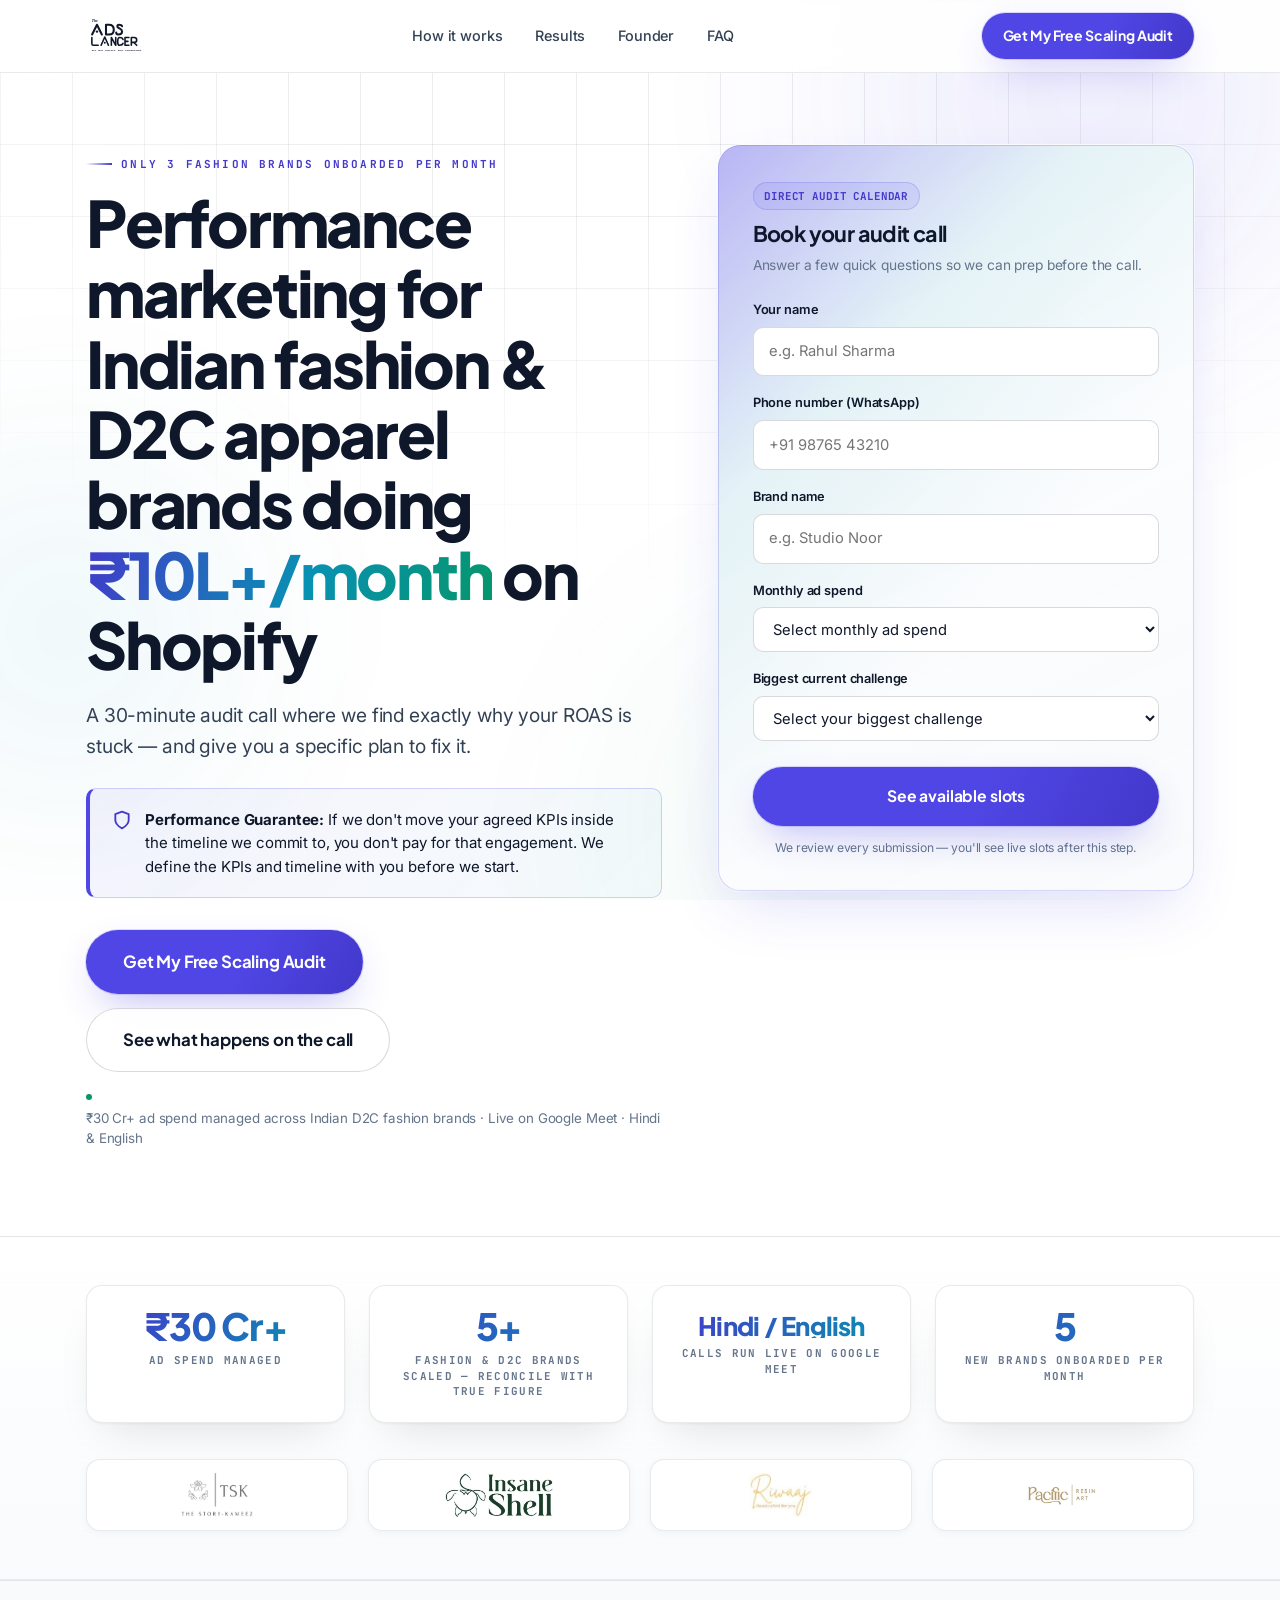
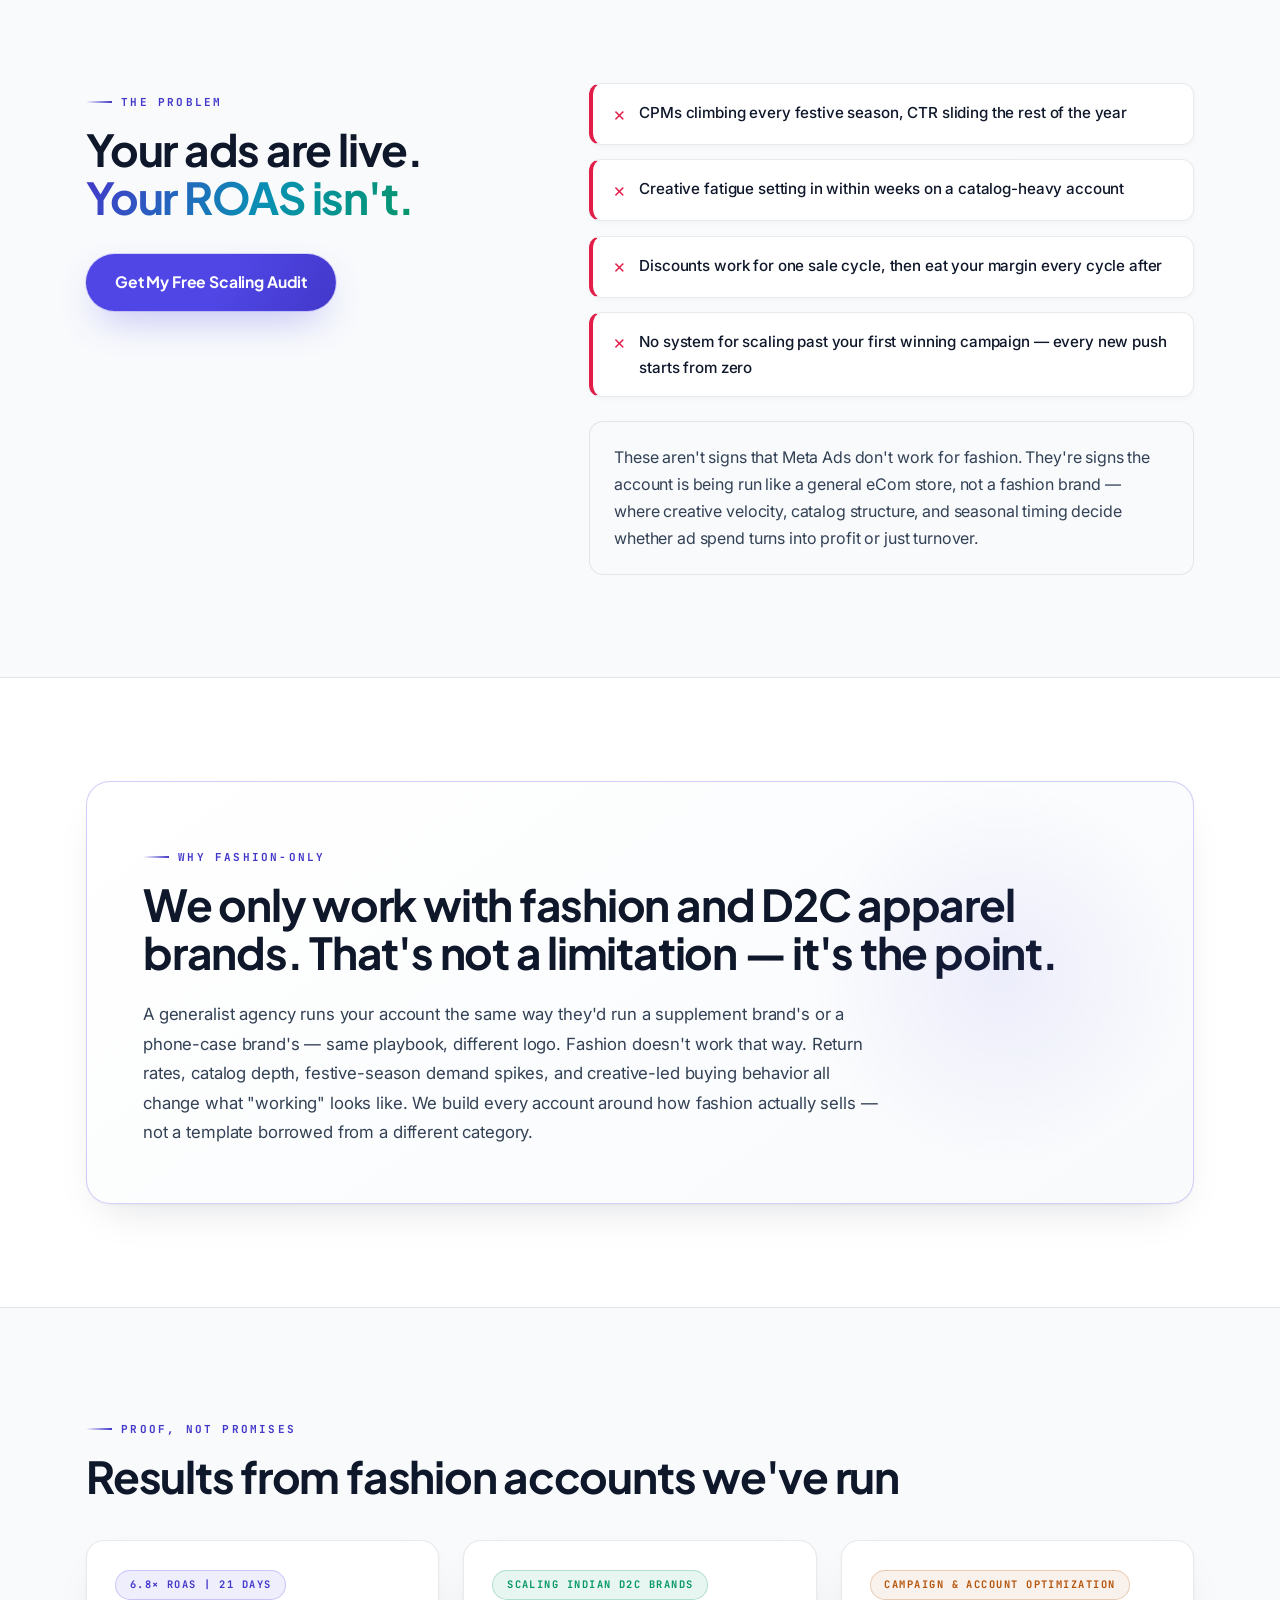
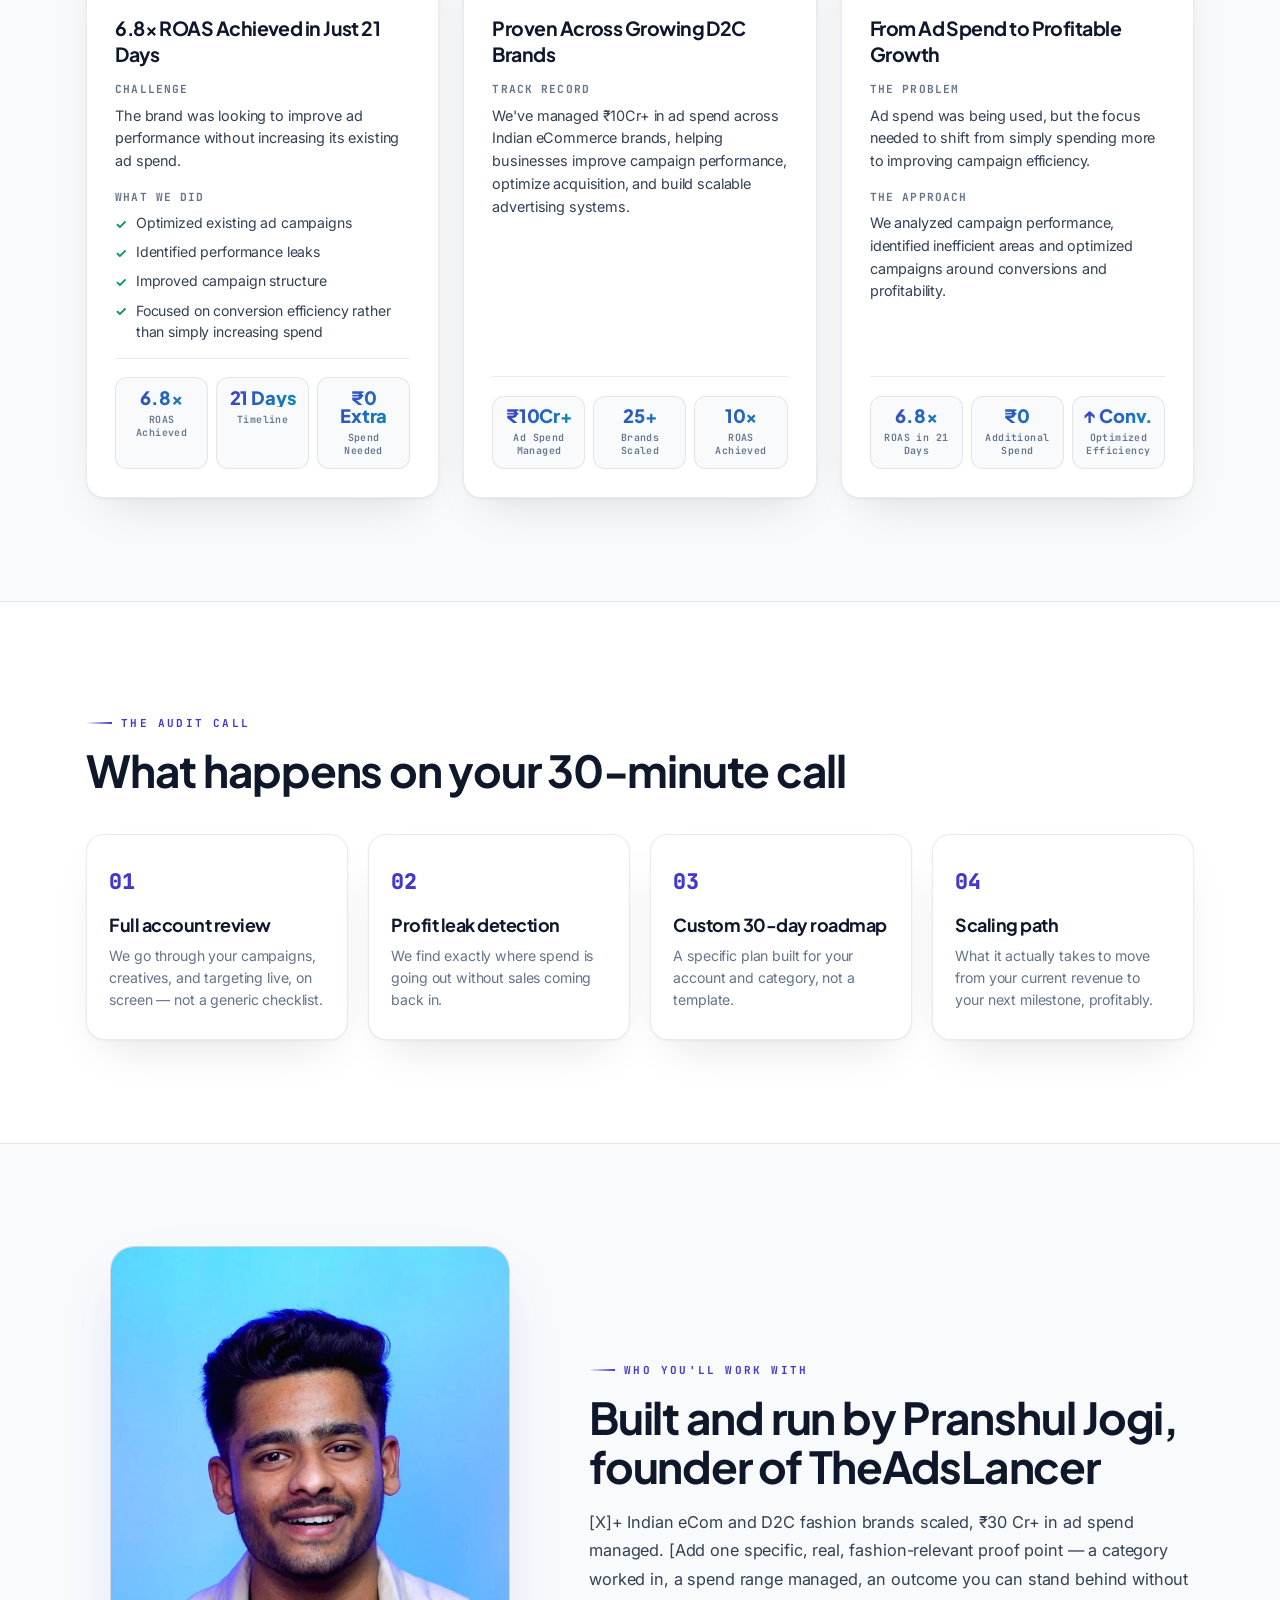
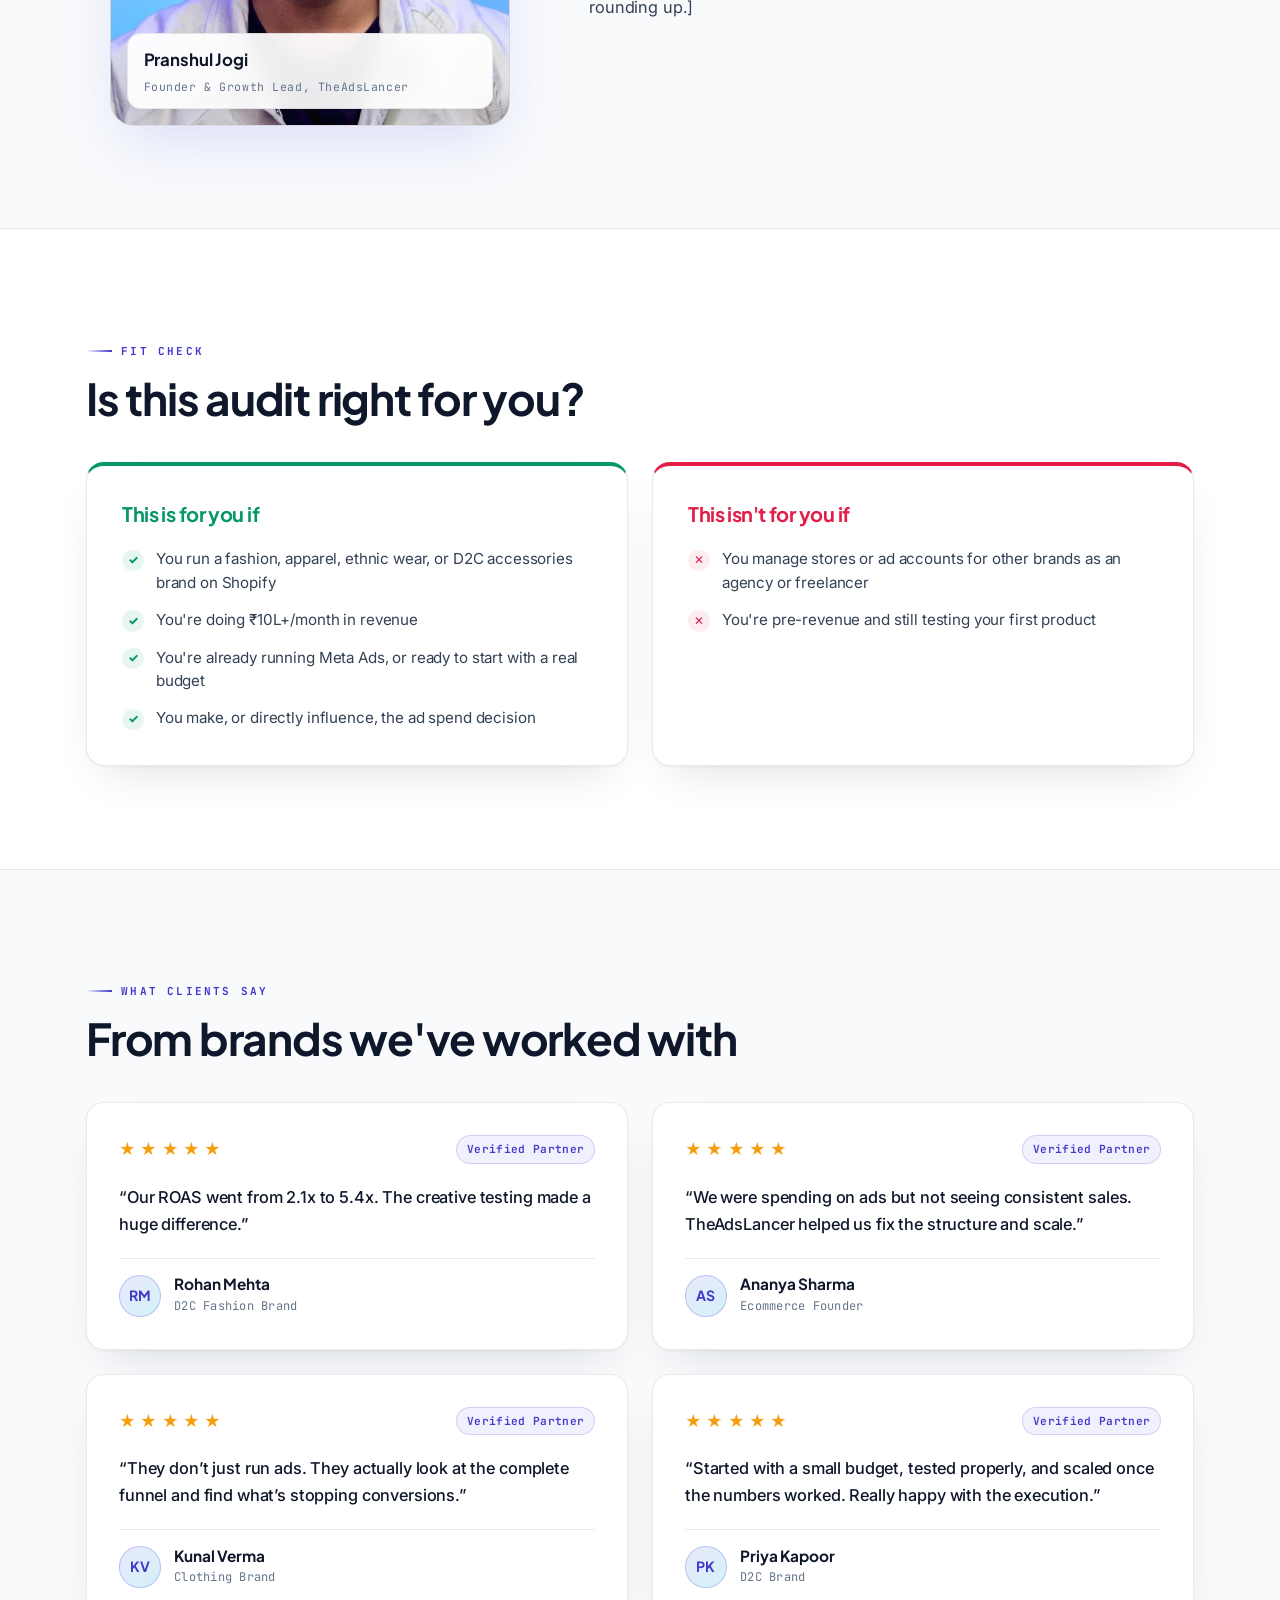
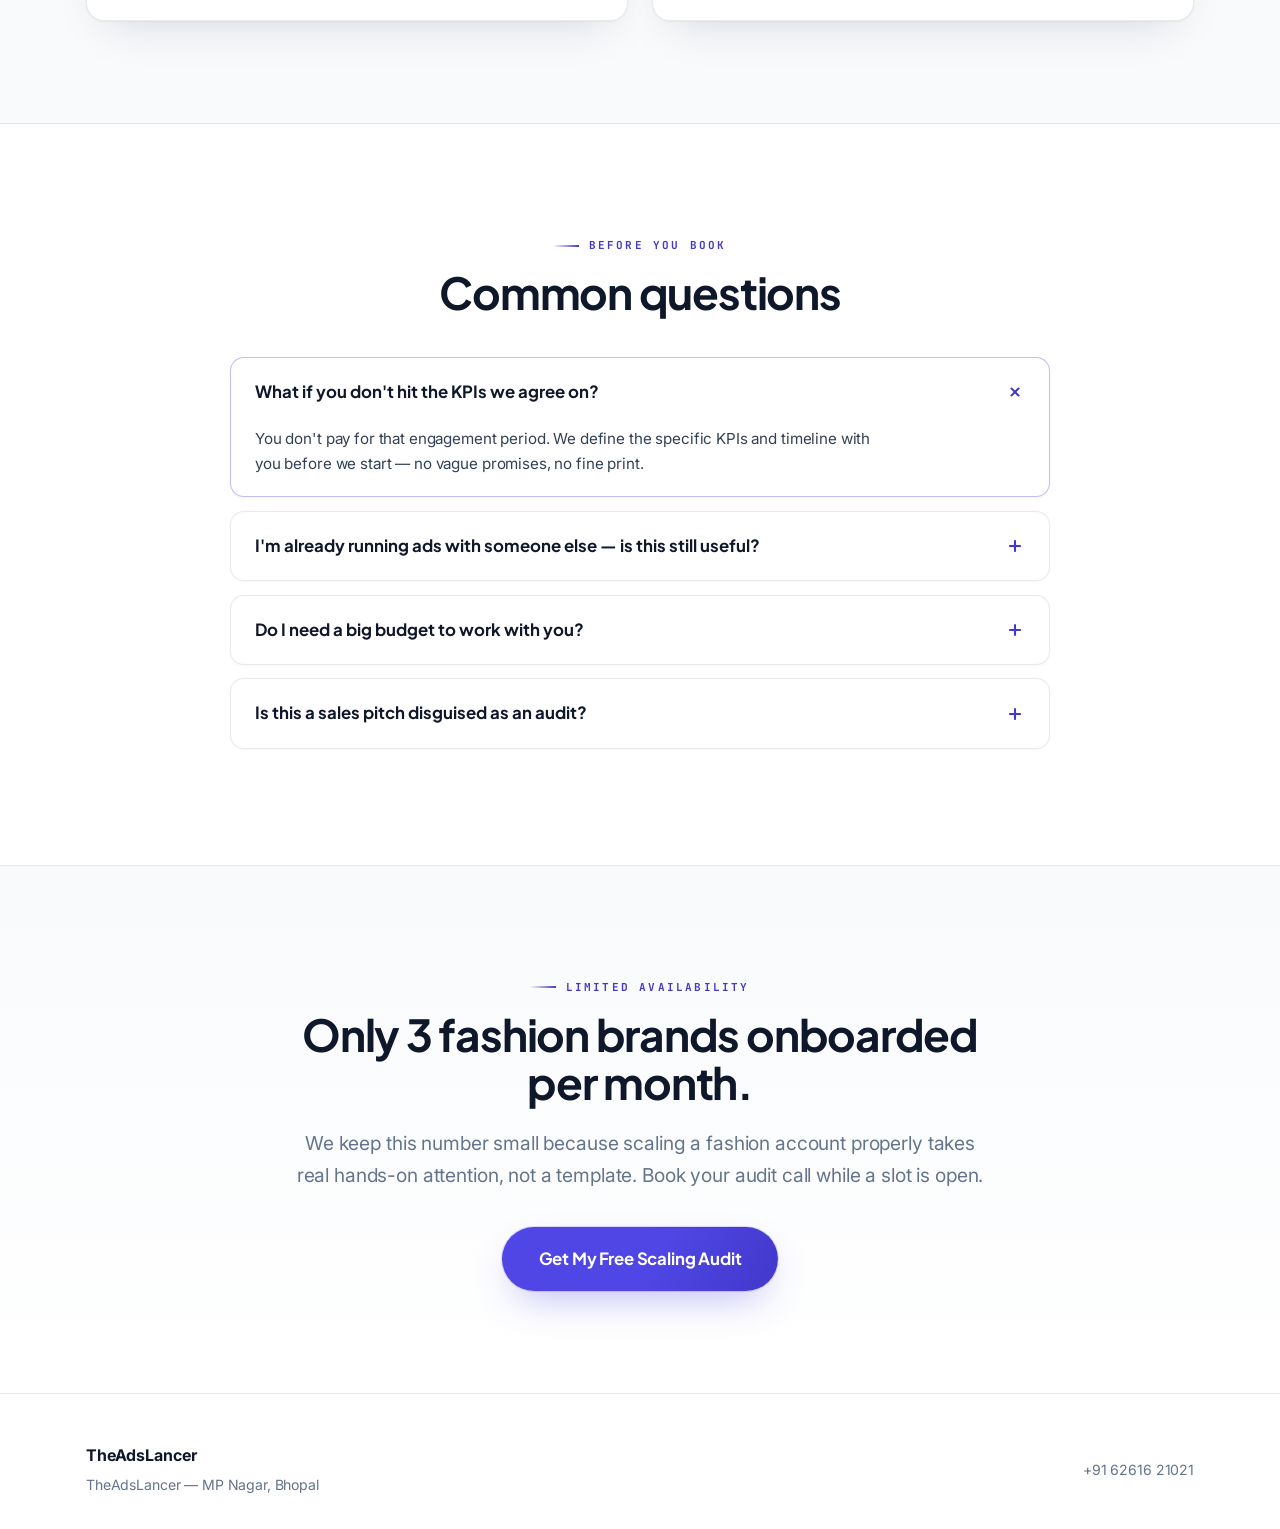
==== commit c4301826: "Add client testimonials and styling" ====
--- a/index.html
+++ b/index.html
@@ -477,7 +477,7 @@
   </section>
 
   <!-- ================= TESTIMONIALS ================= -->
-  <section class="section-tint">
+  <section class="section-tint" id="testimonials">
     <div class="container">
       <div class="reveal">
         <span class="eyebrow">What clients say</span>
@@ -485,20 +485,76 @@
       </div>
 
       <div class="testi-grid">
+        <!-- Testimonial 1 -->
         <div class="testi-card reveal">
-          <div>
-            <div class="quote-mark">“</div>
-            <div class="testi-text">[TESTIMONIAL — name, brand, category, result]</div>
-          </div>
-          <div class="testi-placeholder-badge">Verified Client Result · Fashion D2C</div>
-        </div>
-
+          <div class="testi-card-top">
+            <div class="testi-stars" aria-label="5 out of 5 stars">
+              <span>★</span><span>★</span><span>★</span><span>★</span><span>★</span>
+            </div>
+            <div class="testi-badge">Verified Partner</div>
+          </div>
+          <p class="testi-text">“Our ROAS went from 2.1x to 5.4x. The creative testing made a huge difference.”</p>
+          <div class="testi-author">
+            <div class="testi-avatar">RM</div>
+            <div class="testi-author-info">
+              <div class="testi-author-name">Rohan Mehta</div>
+              <div class="testi-author-role">D2C Fashion Brand</div>
+            </div>
+          </div>
+        </div>
+
+        <!-- Testimonial 2 -->
         <div class="testi-card reveal">
-          <div>
-            <div class="quote-mark">“</div>
-            <div class="testi-text">[TESTIMONIAL — name, brand, category, result]</div>
-          </div>
-          <div class="testi-placeholder-badge">Verified Client Result · Apparel Brand</div>
+          <div class="testi-card-top">
+            <div class="testi-stars" aria-label="5 out of 5 stars">
+              <span>★</span><span>★</span><span>★</span><span>★</span><span>★</span>
+            </div>
+            <div class="testi-badge">Verified Partner</div>
+          </div>
+          <p class="testi-text">“We were spending on ads but not seeing consistent sales. TheAdsLancer helped us fix the structure and scale.”</p>
+          <div class="testi-author">
+            <div class="testi-avatar">AS</div>
+            <div class="testi-author-info">
+              <div class="testi-author-name">Ananya Sharma</div>
+              <div class="testi-author-role">Ecommerce Founder</div>
+            </div>
+          </div>
+        </div>
+
+        <!-- Testimonial 3 -->
+        <div class="testi-card reveal">
+          <div class="testi-card-top">
+            <div class="testi-stars" aria-label="5 out of 5 stars">
+              <span>★</span><span>★</span><span>★</span><span>★</span><span>★</span>
+            </div>
+            <div class="testi-badge">Verified Partner</div>
+          </div>
+          <p class="testi-text">“They don’t just run ads. They actually look at the complete funnel and find what’s stopping conversions.”</p>
+          <div class="testi-author">
+            <div class="testi-avatar">KV</div>
+            <div class="testi-author-info">
+              <div class="testi-author-name">Kunal Verma</div>
+              <div class="testi-author-role">Clothing Brand</div>
+            </div>
+          </div>
+        </div>
+
+        <!-- Testimonial 4 -->
+        <div class="testi-card reveal">
+          <div class="testi-card-top">
+            <div class="testi-stars" aria-label="5 out of 5 stars">
+              <span>★</span><span>★</span><span>★</span><span>★</span><span>★</span>
+            </div>
+            <div class="testi-badge">Verified Partner</div>
+          </div>
+          <p class="testi-text">“Started with a small budget, tested properly, and scaled once the numbers worked. Really happy with the execution.”</p>
+          <div class="testi-author">
+            <div class="testi-avatar">PK</div>
+            <div class="testi-author-info">
+              <div class="testi-author-name">Priya Kapoor</div>
+              <div class="testi-author-role">D2C Brand</div>
+            </div>
+          </div>
         </div>
       </div>
     </div>
--- a/style.css
+++ b/style.css
@@ -639,20 +639,51 @@
 @media (max-width: 768px) { .testi-grid { grid-template-columns: 1fr; } }
 .testi-card {
   background: #ffffff; border: 1px solid var(--line); border-radius: var(--radius);
-  padding: 2rem; box-shadow: var(--shadow); display: flex; flex-direction: column; justify-content: space-between;
-  position: relative;
-}
-.quote-mark {
-  font-family: var(--font-display); font-size: 3rem; line-height: 1; color: var(--accent);
-  opacity: 0.25; margin-bottom: 0.5rem;
+  padding: clamp(1.5rem, 2.5vw, 2rem); box-shadow: var(--shadow);
+  display: flex; flex-direction: column; justify-content: space-between;
+  gap: 1.25rem; position: relative;
+  transition: transform 0.3s cubic-bezier(0.2, 0.8, 0.2, 1), border-color 0.3s, box-shadow 0.3s;
+}
+.testi-card:hover {
+  transform: translateY(-4px);
+  border-color: rgba(79, 70, 229, 0.35);
+  box-shadow: 0 16px 32px -10px rgba(79, 70, 229, 0.15);
+}
+.testi-card-top {
+  display: flex; align-items: center; justify-content: space-between; gap: 0.75rem;
+}
+.testi-stars {
+  color: #f59e0b; font-size: 1rem; letter-spacing: 0.12em; display: flex; gap: 0.15rem;
+}
+.testi-badge {
+  font-family: var(--font-mono); font-size: 0.7rem; font-weight: 600;
+  color: var(--accent-bright); background: rgba(79, 70, 229, 0.08);
+  border: 1px solid rgba(79, 70, 229, 0.2); padding: 0.25rem 0.6rem;
+  border-radius: 999px; letter-spacing: 0.03em;
 }
 .testi-text {
-  font-size: 0.96rem; color: var(--ink); line-height: 1.68; font-weight: 500; font-style: italic;
-}
-.testi-placeholder-badge {
-  margin-top: 1.25rem; font-family: var(--font-mono); font-size: 0.75rem; color: var(--muted);
-  background: var(--surface); padding: 0.4rem 0.75rem; border-radius: 6px; border: 1px dashed var(--line-strong);
-  display: inline-block;
+  font-size: 1.02rem; color: var(--ink); line-height: 1.65; font-weight: 500;
+  margin: 0;
+}
+.testi-author {
+  display: flex; align-items: center; gap: 0.85rem; padding-top: 1rem;
+  border-top: 1px solid var(--line);
+}
+.testi-avatar {
+  width: 2.6rem; height: 2.6rem; border-radius: 50%;
+  background: linear-gradient(135deg, rgba(79,70,229,0.12), rgba(6,182,212,0.18));
+  color: var(--accent-bright); font-family: var(--font-display); font-weight: 700;
+  font-size: 0.88rem; display: flex; align-items: center; justify-content: center;
+  border: 1px solid rgba(79, 70, 229, 0.25); flex-shrink: 0;
+}
+.testi-author-info {
+  display: flex; flex-direction: column; gap: 0.15rem;
+}
+.testi-author-name {
+  font-family: var(--font-display); font-size: 0.96rem; font-weight: 700; color: var(--ink); line-height: 1.2;
+}
+.testi-author-role {
+  font-family: var(--font-mono); font-size: 0.75rem; color: var(--muted); letter-spacing: 0.02em;
 }
 
 /* ── FAQ ACCORDION ── */
